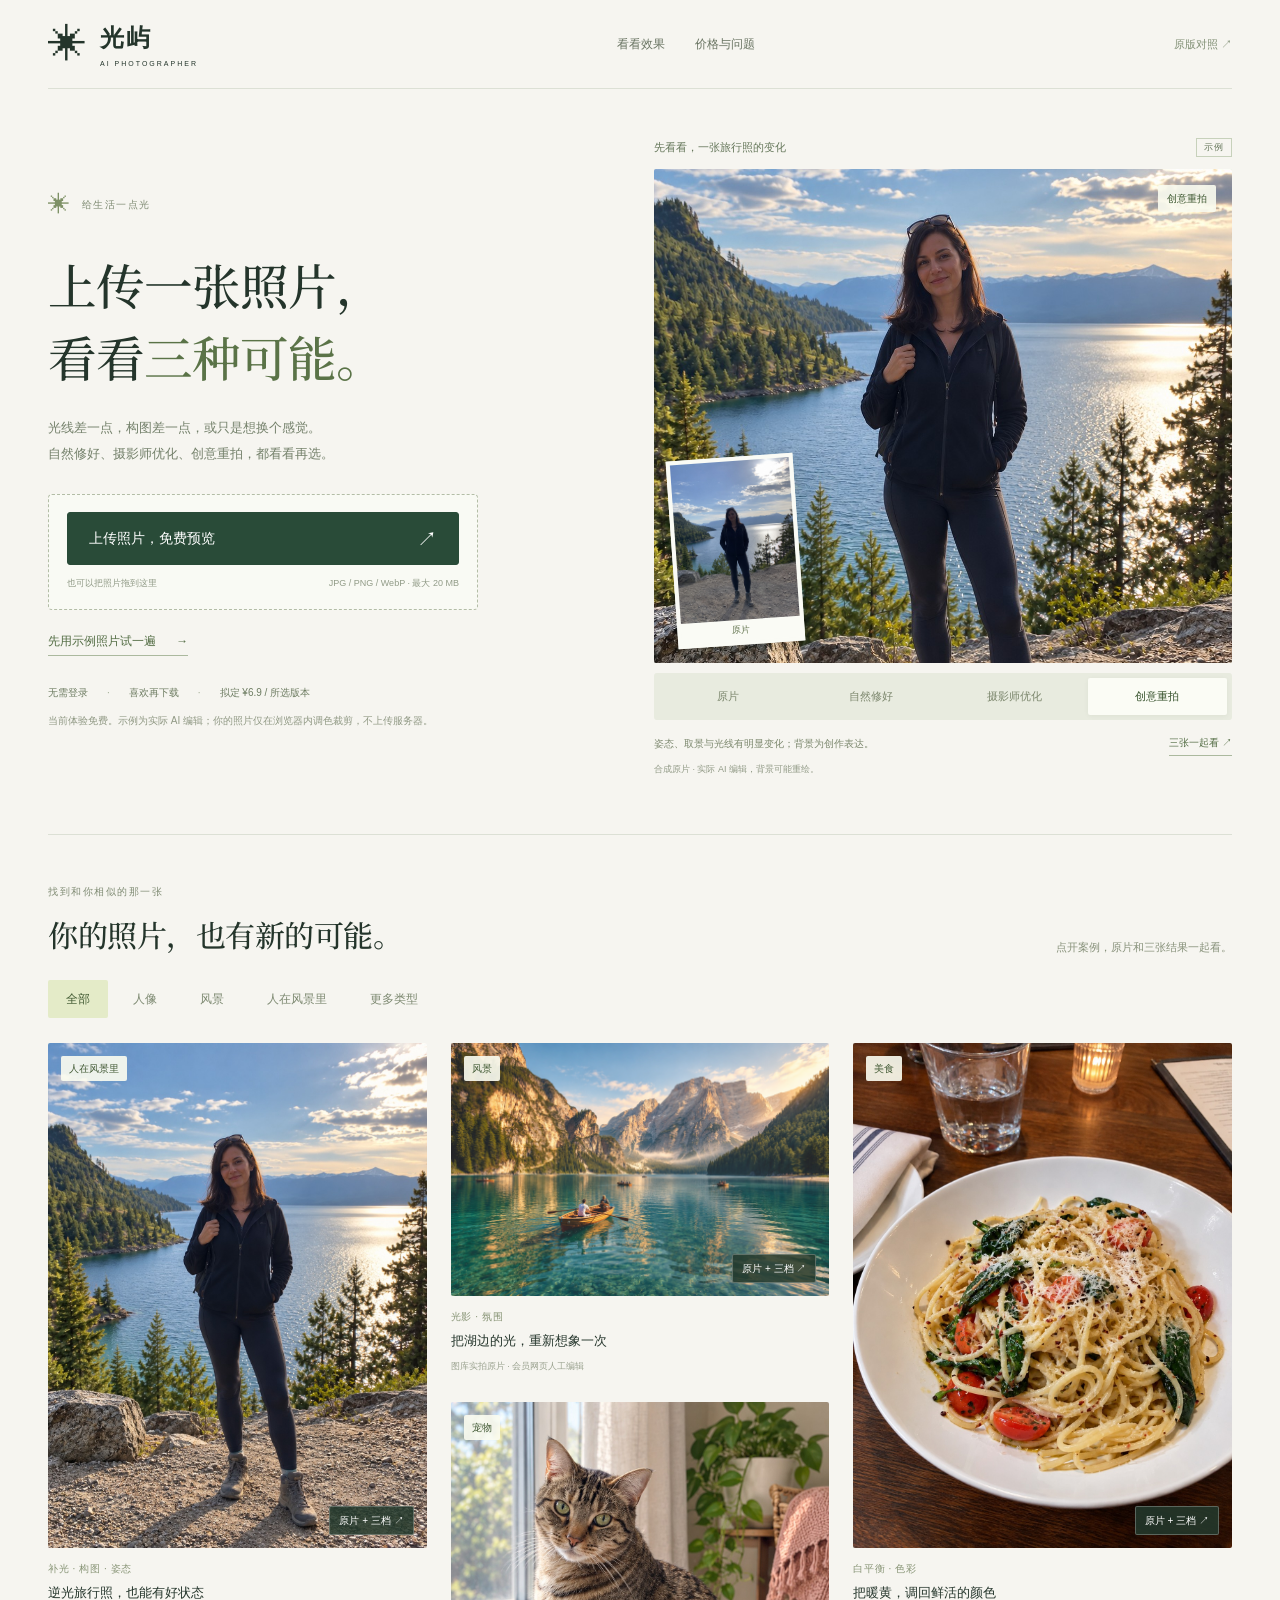
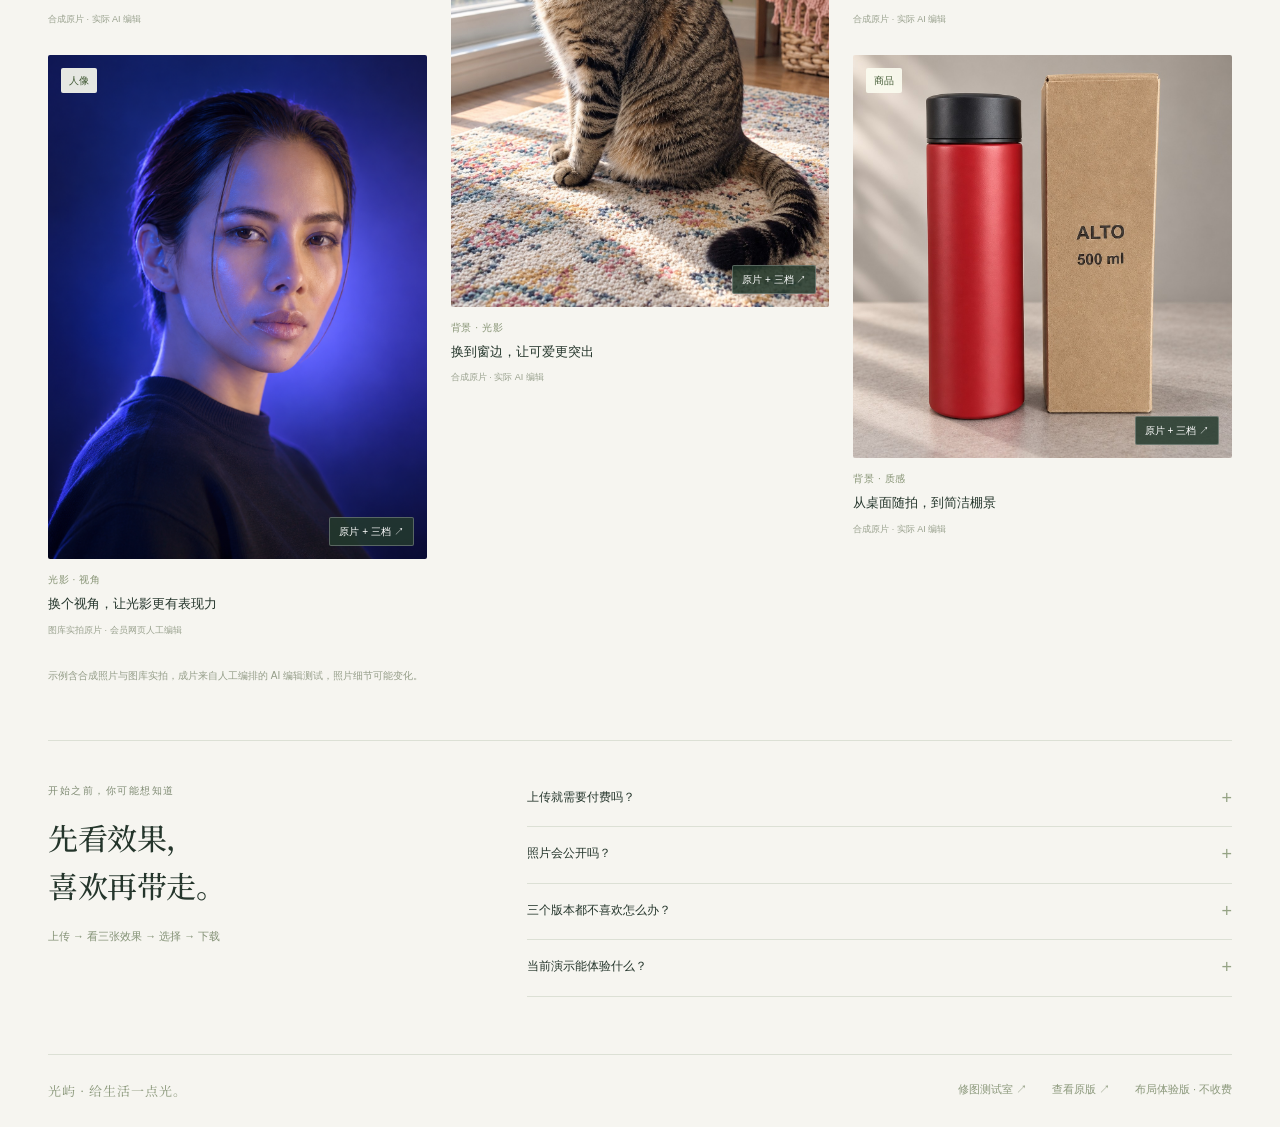
==== site/index.html @ c6da7aa1 "Publish AI Photographer preview with browser-local editing and previous layout" ====
<!doctype html>
<html lang="zh-CN"><head>
<meta charset="utf-8"><meta name="viewport" content="width=device-width,initial-scale=1"><meta name="theme-color" content="#f6f5f0">
<meta name="description" content="光屿 AI 摄影师：上传一张照片，看看三种可能。先看效果，喜欢再下载。免登录体验。">
<title>光屿 AI 摄影师 · 一张照片，三种可能</title><link rel="icon" href="assets/favicon.svg" type="image/svg+xml"><link rel="stylesheet" href="journey.css"><script src="preview-config.js"></script><script src="journey.js" defer></script>
</head><body>
<header class="site-header container">
  <a href="#" class="brand" aria-label="光屿首页"><span class="brand-symbol" aria-hidden="true">✳</span><span>光屿<small>AI PHOTOGRAPHER</small></span></a>
  <nav aria-label="主导航"><a href="#examples" data-home-anchor="examples">看看效果</a><a href="#questions" data-home-anchor="questions">价格与问题</a></nav>
  <div class="header-actions"><button class="text-action" id="resume-task" hidden>继续看我的结果 ↗</button><a class="version-link" href="versions/editorial-v1/index.html">原版对照 ↗</a></div>
</header>
<main>
<div id="landing">
  <section class="hero container" aria-labelledby="hero-title">
    <div class="hero-copy">
      <p class="kicker"><span aria-hidden="true">✳</span> 给生活一点光</p>
      <h1 id="hero-title">上传一张照片，<br>看看<span>三种可能。</span></h1>
      <p class="hero-description">光线差一点，构图差一点，或只是想换个感觉。<br>自然修好、摄影师优化、创意重拍，都看看再选。</p>
      <div class="upload-entry" id="upload-drop"><button class="button primary large" data-upload>上传照片，免费预览 <span aria-hidden="true">↗</span></button><p><span class="drop-hint">也可以把照片拖到这里</span><span>JPG / PNG / WebP · 最大 20 MB</span></p></div>
      <button class="text-action sample-entry" id="try-sample">先用示例照片试一遍 <span aria-hidden="true">→</span></button>
      <div class="purchase-note"><span>无需登录</span><span>喜欢再下载</span><span>拟定 ¥6.9 / 所选版本</span></div>
      <p class="demo-notice">当前体验免费。示例展示实际 AI 编辑；自己上传的照片暂用本地调色与裁剪演示。</p>
    </div>
    <figure class="hero-example" aria-label="逆光旅行照的三个版本">
      <div class="example-heading"><span>先看看，一张旅行照的变化</span><span class="sample-tag">示例</span></div>
      <div class="hero-photo-stage"><img id="hero-image" alt="" fetchpriority="high"><span class="photo-caption" id="hero-image-label">创意重拍</span><figure class="original-inset"><img id="hero-original" alt="逆光旅行照合成原片"><figcaption>原片</figcaption></figure></div>
      <div class="example-tabs" role="group" aria-label="首页示例版本"><button data-hero-level="original" aria-pressed="false">原片</button><button data-hero-level="natural" aria-pressed="false">自然修好</button><button data-hero-level="photographer" aria-pressed="false">摄影师优化</button><button data-hero-level="creative" aria-pressed="true">创意重拍</button></div>
      <figcaption class="example-caption"><span id="hero-change">换了站姿、取景和光线。</span><button class="text-action" id="open-hero-case">三张一起看 ↗</button></figcaption><p class="source-note">合成原片 · 实际 AI 编辑，背景可能重绘。</p>
    </figure>
  </section>
  <section class="examples container" id="examples" aria-labelledby="examples-title">
    <div class="section-heading"><div><p class="kicker">找到和你相似的那一张</p><h2 id="examples-title">你的照片，也有新的可能。</h2></div><p>点开案例，原片和三张结果一起看。</p></div>
    <div class="type-filters" role="group" aria-label="照片类型"><button data-type="all" aria-pressed="true">全部</button><button data-type="portrait" aria-pressed="false">人像</button><button data-type="landscape" aria-pressed="false">风景</button><button data-type="people-landscape" aria-pressed="false">人在风景里</button><button data-type="other" aria-pressed="false">更多类型</button></div>
    <div class="photo-wall" id="gallery" aria-live="polite"><p class="loading">正在准备案例…</p></div><p class="gallery-source">示例含合成照片与图库实拍，成片来自人工编排的 AI 编辑测试，照片细节可能变化。</p>
  </section>
  <section class="questions container" id="questions" aria-labelledby="questions-title">
    <div><p class="kicker">开始之前，你可能想知道</p><h2 id="questions-title">先看效果，<br>喜欢再带走。</h2><p class="question-intro">上传 → 看三张效果 → 选择 → 下载</p></div>
    <div class="question-list">
      <details><summary>上传就需要付费吗？<span aria-hidden="true">+</span></summary><p>不需要。先看三个版本，喜欢再选择下载。拟定价格为每个所选版本 ¥6.9；当前演示全程免费，不会实际扣款。</p></details>
      <details><summary>照片会公开吗？<span aria-hidden="true">+</span></summary><p>不会加入照片墙。当前演示只上传到这台电脑上的服务，照片与结果最长保留 24 小时，可在结果区立即删除。</p></details>
      <details><summary>三个版本都不喜欢怎么办？<span aria-hidden="true">+</span></summary><p>可以随时换张照片，再比较三个方向。针对偏好的再次生成尚未接入，当前不会把相同结果当作新版本重复展示。</p></details>
      <details><summary>当前演示能体验什么？<span aria-hidden="true">+</span></summary><p>示例可以直接比较已经生成的三档 AI 编辑结果。自己的照片可以体验上传、本地调色裁切、三档选择和同版下载；自动 AI 编辑与真实支付尚未接入。无需登录。</p></details>
    </div>
  </section>
  <footer class="site-footer container"><span>光屿 · 给生活一点光。</span><div><a href="test-lab.html">修图测试室 ↗</a><a href="versions/editorial-v1/index.html">查看原版 ↗</a><span>布局体验版 · 不收费</span></div></footer>
</div>
<section id="workspace" class="workspace container" hidden aria-labelledby="workspace-title"><div class="workspace-top"><button class="text-action" id="back-home">← 回到首页</button><button class="text-action" data-upload>换张照片 ↗</button></div><div class="workspace-heading"><div><p class="kicker" id="workspace-eyebrow">我的照片</p><h1 id="workspace-title">三种可能，选你喜欢的。</h1></div><span id="workspace-source"></span></div><div id="workspace-content" aria-live="polite"></div></section>
</main>
<button class="sticky-upload button primary" data-upload hidden>上传我的照片 <span aria-hidden="true">↗</span></button><input type="file" id="file-input" accept="image/jpeg,image/png,image/webp" hidden>
<dialog id="checkout-dialog" aria-labelledby="checkout-title"><button class="dialog-close" id="close-checkout" aria-label="关闭下载确认">×</button><p class="kicker">留住你喜欢的这一张</p><h2 id="checkout-title">确认所选版本</h2><div class="checkout-selected"><img id="checkout-image" alt="所选照片缩略图"><div><strong id="checkout-name"></strong><p id="checkout-meta"></p></div></div><div class="checkout-price"><span>本次体验</span><strong>¥0 <small>拟定 ¥6.9 / 版本</small></strong></div><p class="checkout-disclosure">当前为免费演示，不会实际扣款。下载你选中的这一版，不会重新生成。</p><button class="button primary" id="download-button">确认并免费下载 <span aria-hidden="true">↓</span></button><p id="download-status" role="status"></p></dialog>
<div id="toast" role="status" aria-live="polite"></div>
</body></html>
---- site/journey.css ----
@import url('https://fonts.googleapis.com/css2?family=Noto+Serif+SC:wght@400;500;600&display=swap');
:root{--paper:#f6f5f0;--ink:#24352b;--green:#294b38;--muted:#758072;--line:#dce0d5;--lime:#e4ebc8;--serif:'Noto Serif SC','Songti SC','SimSun',serif}
*{box-sizing:border-box}html{scroll-behavior:smooth;scroll-padding-top:28px}body{margin:0;background:var(--paper);color:var(--ink);font:14px/1.7 -apple-system,BlinkMacSystemFont,'Segoe UI','Microsoft YaHei',sans-serif;-webkit-font-smoothing:antialiased}button,input{font:inherit}button,a{touch-action:manipulation;-webkit-tap-highlight-color:transparent}button{cursor:pointer;border:0}button:disabled{cursor:wait;opacity:.6}button,a,input{outline-offset:5px}button:focus-visible,a:focus-visible,input:focus-visible,summary:focus-visible{outline:3px solid #94aa6b}a{color:inherit;text-decoration:none}img{display:block;max-width:100%}p,h1,h2,h3,figure{margin:0}[hidden]{display:none!important}.container{width:min(1280px,calc(100% - 96px));margin-inline:auto}
.site-header{height:89px;display:flex;align-items:center;justify-content:space-between;gap:24px;border-bottom:1px solid var(--line)}.brand{display:flex;align-items:center;gap:11px;font-size:24px;font-weight:600;letter-spacing:2px;white-space:nowrap}.brand-symbol{font-size:39px;font-weight:400;line-height:1}.brand small{font-size:7px;font-weight:500;letter-spacing:2px;display:block}.site-header nav{display:flex;gap:30px;font-size:12px;color:#697462}.header-actions{display:flex;gap:24px;align-items:center}.version-link{font-size:11px;color:#819075;white-space:nowrap}.text-action{background:none;padding:3px 0;border-bottom:1px solid #abb99e;color:#536d44;font-size:12px;line-height:1.8;text-align:left}.text-action:hover,a:hover{color:#547744}.button{display:inline-flex;align-items:center;justify-content:center;gap:32px;padding:13px 22px;min-height:48px;border-radius:3px;font-size:13px;font-weight:500}.button.primary{background:var(--green);color:#fff;border:1px solid var(--green)}.button.primary:hover{background:#365d45}.button.secondary{background:transparent;border:1px solid #b7c3a8;color:#3b5b30}.button span{font-size:20px;line-height:1}.kicker{font-size:10px;letter-spacing:1.5px;color:#7f8b73;line-height:1.8}
.hero{display:grid;grid-template-columns:.95fr 1.05fr;gap:7%;padding-block:49px 57px;align-items:center}.hero-copy>.kicker{display:flex;align-items:center;gap:10px;margin-bottom:23px}.hero-copy>.kicker>span{font-size:22px;color:#7e9166}.hero h1{font-family:var(--serif);font-weight:500;font-size:clamp(34px,3.8vw,54px);letter-spacing:-1px;line-height:1.5;margin-bottom:22px}.hero h1 span{color:#5a7347}.hero-description{font-size:13px;line-height:2;color:#74816b;margin-bottom:27px}.upload-entry{border:1px dashed #b3bda6;border-radius:4px;padding:17px 18px;background:#f9faf4;max-width:430px;transition:background .2s,border-color .2s}.upload-entry.drag-over{background:var(--lime);border-color:var(--green)}.upload-entry .large{width:100%;font-size:14px;justify-content:space-between;min-height:53px;padding-inline:21px}.upload-entry>p{font-size:10px;color:#78866b;margin-top:11px;display:flex;justify-content:space-between;gap:8px;flex-wrap:wrap}.upload-entry>p>span{color:#919b87;font-size:9px}.sample-entry{font-size:12px;margin-top:18px}.sample-entry span{padding-left:17px}.purchase-note{display:flex;gap:19px;margin-top:28px;flex-wrap:wrap;font-size:10px;color:#6d7c61}.purchase-note span+span:before{content:'·';margin-right:19px;color:#a2ae96}.demo-notice{font-size:10px;line-height:1.9;max-width:400px;color:#909984;margin-top:10px}.hero-example{min-width:0}.example-heading{display:flex;justify-content:space-between;align-items:center;font-size:11px;color:#65775a;margin-bottom:12px;gap:15px}.sample-tag{border:1px solid #c7d1bb;padding:1px 7px;font-size:9px;letter-spacing:1px}.hero-photo-stage{position:relative;aspect-ratio:1.17;background:#dce1d3;overflow:hidden;border-radius:2px}.hero-photo-stage>img{width:100%;height:100%;object-fit:cover;object-position:50% 34%}.photo-caption{position:absolute;top:16px;right:16px;background:#f9faeeeb;color:#3c5730;border-radius:2px;padding:5px 9px;font-size:10px}.original-inset{position:absolute;bottom:18px;left:18px;width:22%;border:4px solid #fafbf5;box-shadow:0 3px 13px #172d1c25;transform:rotate(-4deg);background:#fafbf5}.original-inset img{width:100%;aspect-ratio:.75;object-fit:cover}.original-inset figcaption{text-align:center;color:#61734d;font-size:9px;padding:3px}.example-tabs{display:grid;grid-template-columns:repeat(4,minmax(0,1fr));gap:4px;background:#e8ebdf;padding:5px;margin-top:10px;border-radius:3px}.example-tabs button{background:none;color:#7b866c;font-size:11px;padding:9px 3px;border-radius:2px;min-height:36px}.example-tabs button[aria-pressed=true]{background:#fbfcf5;color:#35512b;box-shadow:0 1px 5px #20331c0d}.example-caption{display:flex;justify-content:space-between;gap:15px;align-items:center;margin-top:11px;font-size:10px;color:#7c886e}.example-caption .text-action{font-size:10px}.source-note{font-size:9px;color:#929b87;margin-top:5px;line-height:1.8}
.examples{padding-block:48px 55px;border-top:1px solid var(--line)}.section-heading{display:flex;align-items:flex-end;justify-content:space-between;gap:30px;margin-bottom:22px}.section-heading .kicker{margin-bottom:9px}h2{font:500 30px/1.6 var(--serif);letter-spacing:-.5px}.section-heading>p{font-size:11px;color:#87917a;line-height:1.8}.type-filters{display:flex;gap:7px;align-items:center;flex-wrap:wrap;margin-bottom:25px}.type-filters button{font-size:12px;background:none;color:#7d8971;padding:8px 18px;border-radius:2px;min-height:38px}.type-filters button:hover{background:#e9eddf}.type-filters button[aria-pressed=true]{background:var(--lime);color:#435c34}.photo-wall{display:block;columns:3;column-gap:24px}.photo-wall.filtered{display:grid;grid-template-columns:repeat(var(--columns,2),minmax(0,1fr));gap:24px;align-items:start}.wall-card{display:inline-block;width:100%;break-inside:avoid;margin-bottom:27px;vertical-align:top}.case-photo{display:block;position:relative;width:100%;padding:0;overflow:hidden;background:#e0e5d7;border-radius:2px;text-align:left}.case-photo>img{width:100%;height:100%;object-fit:cover;aspect-ratio:var(--ratio,.85);transition:transform .3s}.case-photo:hover>img{transform:scale(1.025)}.case-photo .case-category{position:absolute;top:13px;left:13px;padding:4px 8px;font-size:10px;color:#435b36;background:#fbfcf0e8;border-radius:2px}.case-photo .case-open{position:absolute;bottom:13px;right:13px;padding:5px 9px;background:#243a2dd9;color:#fff;border:1px solid #ffffff40;font-size:10px;border-radius:2px}.case-info{padding-top:12px}.case-info>p{font-size:10px;color:#879475;margin-bottom:4px;letter-spacing:.6px}.case-info h3{font-size:13px;font-weight:500;line-height:1.8}.case-info>small{font-size:9px;color:#9aa28f;display:block;line-height:1.9;margin-top:6px}.gallery-source{font-size:10px;color:#949d88;margin-top:0;line-height:1.9}.loading{font-size:12px;color:#819076;padding:20px 0}
.questions{display:grid;grid-template-columns:.85fr 1.5fr;gap:80px;padding-block:41px 57px;border-top:1px solid var(--line)}.questions .kicker{margin-bottom:13px}.question-intro{font-size:11px;color:#849276;line-height:1.9;margin-top:17px}.question-list details{border-bottom:1px solid var(--line);padding:16px 0}.question-list details:first-child{padding-top:5px}.question-list summary{list-style:none;cursor:pointer;display:flex;justify-content:space-between;gap:20px;font-size:12px;line-height:1.8}.question-list summary::-webkit-details-marker{display:none}.question-list summary>span{font-size:18px;color:#95a384;font-weight:400;line-height:1.3}.question-list details[open] summary>span{transform:rotate(45deg)}.question-list details p{font-size:11px;color:#829174;line-height:2;margin-top:12px}.site-footer{display:flex;justify-content:space-between;gap:20px;padding-block:25px;border-top:1px solid var(--line);font-size:11px;color:#8b987b}.site-footer>span{font-family:var(--serif);font-size:13px;letter-spacing:1px}.site-footer>div{display:flex;gap:25px;flex-wrap:wrap}.sticky-upload{display:none;position:fixed;bottom:15px;left:20px;right:20px;width:calc(100% - 40px);z-index:7;justify-content:space-between;box-shadow:0 4px 20px #172d1c25}
.workspace{padding-block:25px 55px}.workspace-top{display:flex;justify-content:space-between;gap:20px;align-items:center;margin-bottom:27px}.workspace-heading{display:flex;justify-content:space-between;gap:25px;align-items:flex-end;margin-bottom:24px}.workspace h1{font:500 32px/1.6 var(--serif);letter-spacing:-.5px}.workspace-heading>span{font-size:10px;color:#7d8a6e;max-width:300px}.workspace-notice{font-size:11px;line-height:1.9;color:#788a69;background:#e9eedf;border-left:2px solid #b6c59d;padding:10px 14px;margin-bottom:20px}.result-grid{display:grid;grid-template-columns:repeat(3,minmax(0,1fr));gap:19px;margin-bottom:29px}.result-card{background:#fffef8;border:1px solid #d9e0cf;padding:5px;border-radius:4px;text-align:left;min-width:0;color:var(--ink)}.result-card[aria-pressed=true]{border-color:#466d37;box-shadow:0 0 0 1px #466d37}.result-card:disabled{opacity:.55}.result-thumb{position:relative;aspect-ratio:1.3;background:#e0e5d7;overflow:hidden}.result-thumb img{width:100%;height:100%;object-fit:contain}.result-number{position:absolute;left:9px;top:9px;background:#fbfcf1e6;font:italic 17px Georgia,serif;padding:2px 7px;color:#667c50}.result-chosen{position:absolute;bottom:9px;right:9px;color:white;background:#35552c;padding:2px 7px;font-size:10px;border-radius:2px}.result-copy{padding:12px 10px 10px}.result-copy h3{font-size:14px;font-weight:500;line-height:1.7;margin-bottom:4px}.result-copy p{font-size:11px;color:#879875;line-height:1.8}.selected-layout{display:grid;grid-template-columns:minmax(0,1.5fr) minmax(260px,1fr);gap:30px;align-items:start}.view-toolbar{display:flex;justify-content:space-between;align-items:center;gap:15px;font-size:12px;color:#617751;margin-bottom:12px}.view-toolbar .text-action{font-size:11px}.selected-stage{height:450px;position:relative;background:#e0e5d8;border-radius:3px;overflow:hidden}.selected-stage img{width:100%;height:100%;object-fit:contain}.selected-stage .watermark{position:absolute;inset:0;display:flex;align-items:center;justify-content:center;color:#ffffff3d;pointer-events:none;font-size:16px;letter-spacing:5px;transform:rotate(-25deg);text-shadow:0 1px 3px #0002}.selected-stage .photo-caption{right:13px;top:13px}.result-sidebar{padding-top:37px}.result-sidebar .kicker{margin-bottom:12px}.result-sidebar h2{font-size:28px;margin-bottom:13px}.selected-note{font-size:12px;line-height:1.9;color:#7b8d6a;margin-bottom:20px}.result-meta{font-size:10px;color:#96a187;line-height:1.9;margin-bottom:15px}.result-sidebar .button{width:100%;justify-content:space-between}.download-hint{font-size:10px;color:#91a27e;margin-top:9px}.other-choice{font-size:11px;color:#899976;line-height:1.9;border-top:1px solid var(--line);padding-top:21px;margin-top:23px}.other-choice .text-action{font-size:11px;margin-top:8px}.photo-tip{margin-top:24px;padding-top:18px;border-top:1px solid var(--line)}.photo-tip summary{font-size:12px;cursor:pointer;color:#607e4a}.photo-tip p{font-size:11px;line-height:2;color:#889b75;margin-top:10px}.result-footer{display:flex;align-items:center;justify-content:space-between;gap:25px;margin-top:25px;padding-top:17px;border-top:1px solid var(--line);font-size:10px;color:#90a17d}.result-footer .text-action{font-size:10px}.workspace-progress{padding-block:75px;text-align:center;min-height:360px}.spinner{display:block;width:35px;height:35px;margin:0 auto 20px;border:2px solid #d7dfcb;border-top-color:#3e6532;border-radius:50%;animation:spin .9s linear infinite}.workspace-progress h2{font-size:25px;margin-bottom:13px}.workspace-progress p{font-size:12px;color:#849873;margin-bottom:23px}.error-state{padding:60px 0}.error-state h2{margin-bottom:15px}.error-state p{font-size:13px;color:#829875;margin-bottom:22px}.error-actions{display:flex;gap:20px;align-items:center;flex-wrap:wrap}
dialog{width:min(470px,calc(100% - 34px));max-height:90dvh;border:1px solid #d7e0ca;border-radius:6px;background:var(--paper);color:var(--ink);padding:32px;box-shadow:0 20px 80px #15291940;overflow:auto}dialog::backdrop{background:#17312180;backdrop-filter:blur(4px)}dialog h2{font-size:26px;margin:10px 0 22px}.dialog-close{position:absolute;top:14px;right:14px;width:32px;height:32px;background:none;border:1px solid #d0ddbf;border-radius:50%;font-size:22px;color:#75955b;display:grid;place-items:center;padding:0;line-height:1}.checkout-selected{display:flex;gap:18px;align-items:center;border-block:1px solid var(--line);padding-block:15px}.checkout-selected img{width:68px;height:84px;object-fit:contain;background:#e1e8d7}.checkout-selected strong{font-size:14px;font-weight:500}.checkout-selected p{font-size:11px;color:#859873;margin-top:7px}.checkout-price{display:flex;justify-content:space-between;align-items:baseline;margin-block:22px;font-size:12px;color:#849873}.checkout-price strong{font:400 33px Georgia,serif;color:#395d2c}.checkout-price small{font:10px -apple-system,BlinkMacSystemFont,'Microsoft YaHei',sans-serif;color:#8ea27c;display:block;margin-top:6px;text-align:right}.checkout-disclosure{font-size:11px;color:#849873;line-height:1.9;margin-bottom:22px}dialog>.button{width:100%;justify-content:space-between}#download-status{font-size:11px;line-height:1.8;color:#869d70;margin-top:13px}#toast{position:fixed;bottom:25px;left:50%;transform:translate(-50%,20px);background:#254330;color:#fff;padding:12px 20px;border-radius:4px;font-size:12px;z-index:15;opacity:0;pointer-events:none;transition:.2s;max-width:calc(100% - 40px);line-height:1.8}#toast.visible{opacity:1;transform:translate(-50%,0)}@keyframes spin{to{transform:rotate(360deg)}}
@media(max-width:1100px){.container{width:calc(100% - 64px)}.hero{gap:5%;padding-top:35px}.hero h1{font-size:39px}.hero-description{font-size:12px}.hero-photo-stage{aspect-ratio:.95}.header-actions{gap:14px}.site-header nav{gap:20px}.upload-entry>p{display:block}.upload-entry>p>span{display:block;margin-top:3px}.purchase-note{gap:11px}.purchase-note span+span:before{margin-right:11px}.photo-wall{column-gap:20px}.selected-layout{grid-template-columns:minmax(0,1.4fr) minmax(240px,1fr);gap:23px}.selected-stage{height:400px}.questions{gap:50px}}
@media(max-width:760px){.container{width:calc(100% - 40px)}.site-header{height:76px;gap:16px}.brand{font-size:22px;gap:9px}.brand-symbol{font-size:34px}.brand small{font-size:6px}.site-header nav{display:none}.header-actions{gap:12px}.header-actions .text-action{font-size:10px}.version-link{font-size:10px}.hero{grid-template-columns:1fr;gap:30px;padding-block:26px 36px}.hero-copy>.kicker{margin-bottom:17px}.hero h1{font-size:39px;line-height:1.45;margin-bottom:16px}.hero-description{font-size:12px;margin-bottom:22px}.upload-entry{max-width:none}.upload-entry>p{display:flex}.upload-entry>p>span{display:inline;margin-top:0}.sample-entry{margin-top:14px}.purchase-note{margin-top:20px;font-size:10px;gap:15px}.purchase-note span+span:before{margin-right:15px}.demo-notice{max-width:none;font-size:10px;margin-top:8px}.hero-photo-stage{aspect-ratio:1.25}.hero-photo-stage>img{object-position:50% 35%}.original-inset{width:20%;bottom:17px;left:17px}.example-tabs button{font-size:11px;min-height:36px;padding-block:7px}.example-caption{font-size:10px}.examples{padding-block:35px}.section-heading{display:block;margin-bottom:18px}.section-heading>p{font-size:11px;margin-top:10px}h2{font-size:26px}.type-filters{gap:3px;margin-bottom:20px;justify-content:space-between}.type-filters button{font-size:11px;padding:7px 12px;min-height:36px}.photo-wall{columns:2;column-gap:16px}.wall-card{margin-bottom:23px}.photo-wall.filtered{gap:16px}.case-photo .case-category{font-size:9px;top:10px;left:10px;padding:3px 7px}.case-photo .case-open{font-size:9px;bottom:10px;right:10px;padding:4px 7px}.case-info{padding-top:10px}.case-info h3{font-size:12px}.case-info>p{font-size:9px}.case-info>small{font-size:9px}.gallery-source{font-size:9px}.questions{grid-template-columns:1fr;gap:25px;padding-block:32px 36px}.questions h2 br{display:none}.question-intro{margin-top:10px;font-size:11px}.question-list details:first-child{padding-top:0}.site-footer{font-size:10px;flex-direction:column;gap:14px;margin-bottom:75px;padding-block:22px}.site-footer>div{gap:20px}.sticky-upload{display:flex}.workspace{padding-block:20px 35px}.workspace-top{margin-bottom:22px}.workspace-heading{display:block;margin-bottom:18px}.workspace h1{font-size:26px}.workspace-heading>span{display:block;max-width:none;font-size:10px;margin-top:8px}.workspace-notice{font-size:10px;padding:10px 12px}.result-grid{gap:10px;margin-bottom:23px}.result-card{padding:3px}.result-thumb{aspect-ratio:.8}.result-number{font-size:12px;top:6px;left:6px;padding:1px 5px}.result-chosen{font-size:8px;bottom:6px;right:6px;padding:2px 5px}.result-copy{padding:9px 5px 8px}.result-copy h3{font-size:12px}.result-copy p{font-size:10px}.selected-layout{grid-template-columns:1fr;gap:24px}.selected-stage{height:400px}.view-toolbar{font-size:11px}.result-sidebar{padding:0}.result-sidebar h2{font-size:25px;margin-bottom:10px}.selected-note{font-size:12px;margin-bottom:15px}.result-sidebar .kicker{margin-bottom:9px}.result-meta{font-size:11px}.other-choice{padding-top:17px;margin-top:20px}.result-footer{align-items:flex-start;font-size:10px;gap:15px}.result-footer .text-action{white-space:nowrap}.workspace-progress{padding-block:55px;min-height:320px}.workspace-progress h2{font-size:23px}.workspace-progress p{font-size:11px}#toast{bottom:80px;width:max-content}}
@media(max-width:420px){.hero h1{font-size:34px}.hero-description br{display:none}.upload-entry{padding:14px}.upload-entry .large{font-size:13px;padding-inline:16px;gap:20px}.upload-entry>p{display:block}.upload-entry>p>span{display:block;margin-top:3px}.purchase-note{gap:9px;font-size:9px}.purchase-note span+span:before{margin-right:9px}.hero-photo-stage{aspect-ratio:1.08}.type-filters button{padding:7px 9px;font-size:10px}.section-heading h2{font-size:24px}.photo-wall{column-gap:13px}.photo-wall.filtered{gap:13px}.case-info h3{font-size:11px}.case-photo .case-category{left:8px;top:8px;font-size:8px}.case-photo .case-open{font-size:8px;bottom:8px;right:8px}.result-copy h3{font-size:10px}.result-copy p{font-size:9px}.selected-stage{height:350px}.result-copy{padding:8px 4px}.workspace h1{font-size:24px}dialog{padding:28px 23px}.header-actions .text-action{max-width:80px;font-size:9px}}
@media(min-width:641px) and (max-width:760px){.hero{grid-template-columns:.95fr 1.05fr;gap:25px;align-items:center}.hero h1{font-size:30px}.hero-description{font-size:11px;margin-bottom:20px}.hero-photo-stage{aspect-ratio:.72}.upload-entry{padding:12px}.upload-entry .large{font-size:12px;padding-inline:14px;gap:12px}.upload-entry>p{display:block}.purchase-note{gap:7px;font-size:9px}.purchase-note span+span:before{margin-right:7px}.demo-notice{font-size:9px}.example-tabs button{font-size:9px;padding-inline:0}.example-caption{display:block}.example-caption .text-action{margin-top:6px}.original-inset{width:26%}}
@media(max-width:640px){.hero-copy>.kicker{margin-bottom:12px}.hero h1{font-size:34px;line-height:1.4;margin-bottom:13px}.hero-description{font-size:12px;line-height:1.9;margin-bottom:19px}.upload-entry{padding:12px}.upload-entry .large{min-height:48px}.upload-entry>p{margin-top:8px}.upload-entry>p>.drop-hint{display:none}.sample-entry{margin-top:12px}.purchase-note{margin-top:17px}.demo-notice{font-size:9px;line-height:1.8}.hero{gap:24px}.example-tabs button{min-height:38px}}
@media(prefers-reduced-motion:reduce){html{scroll-behavior:auto}*,*:before,*:after{animation:none!important;transition:none!important}}
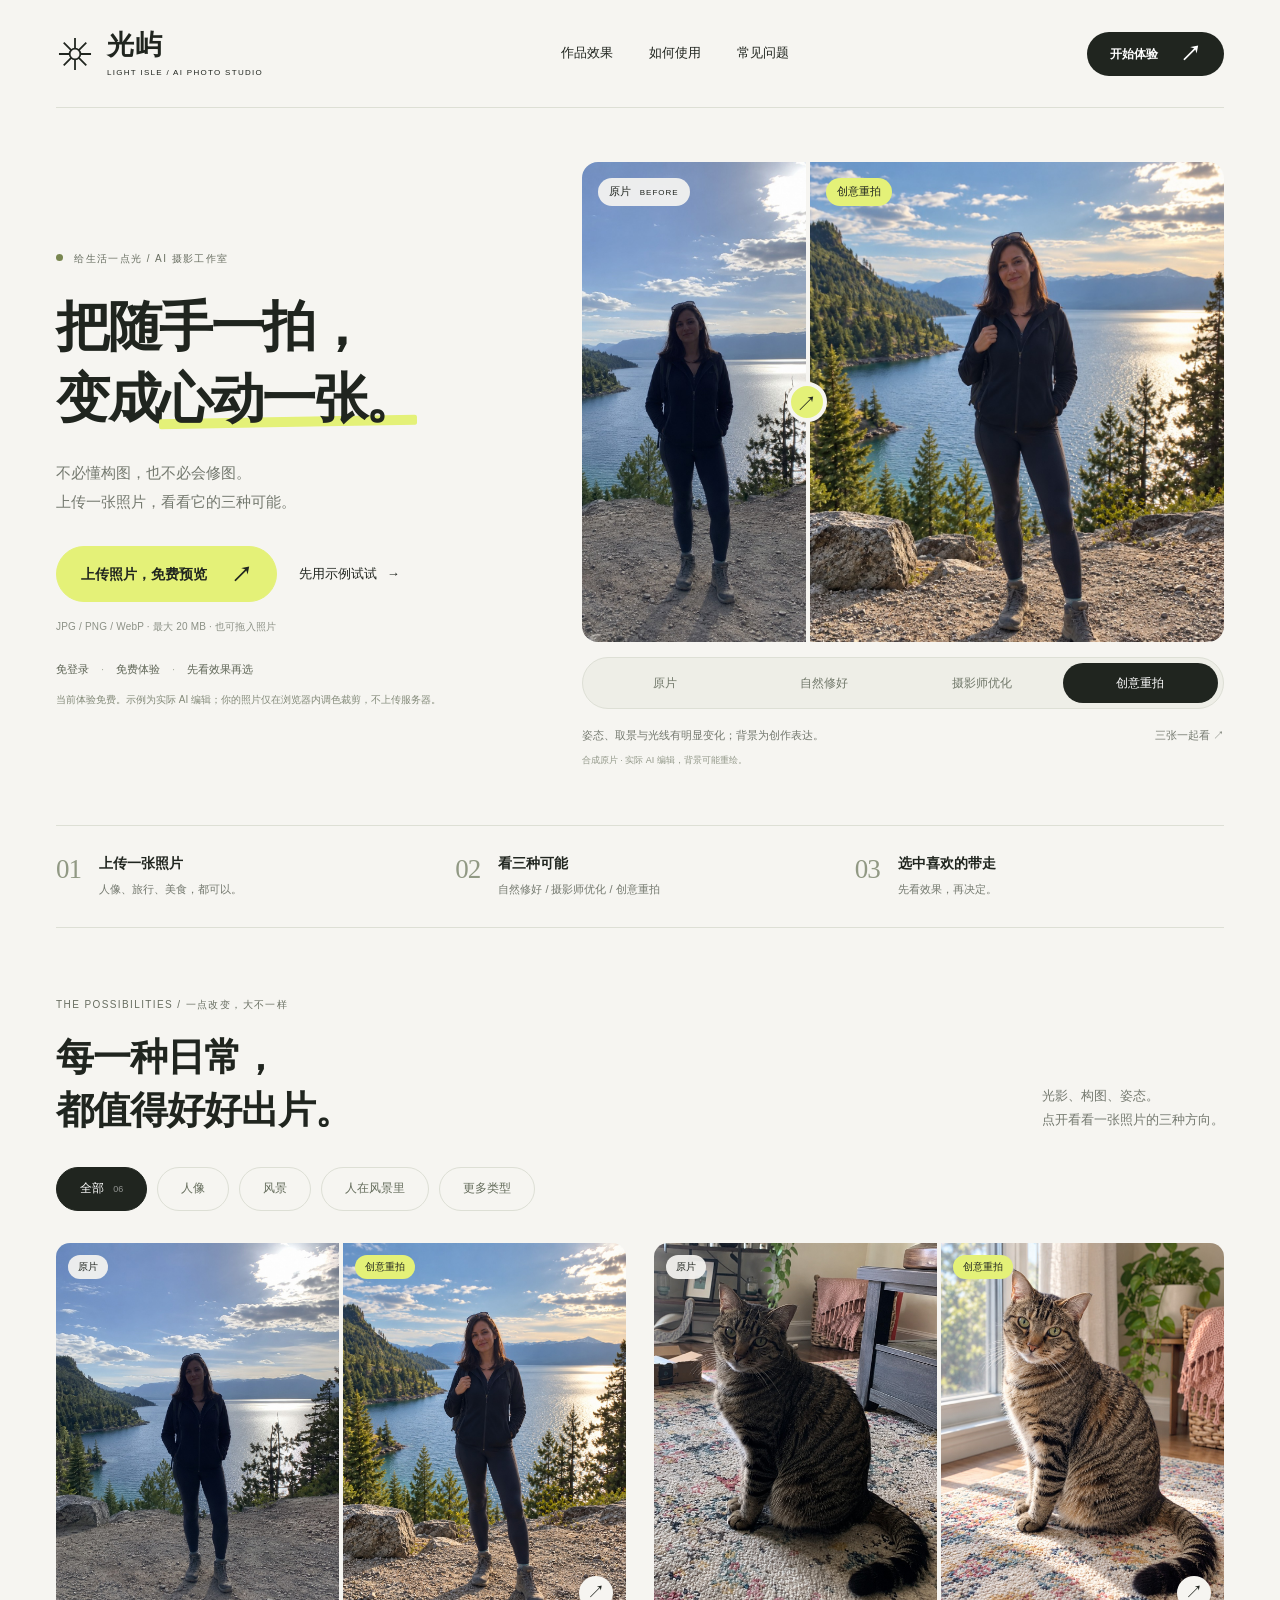
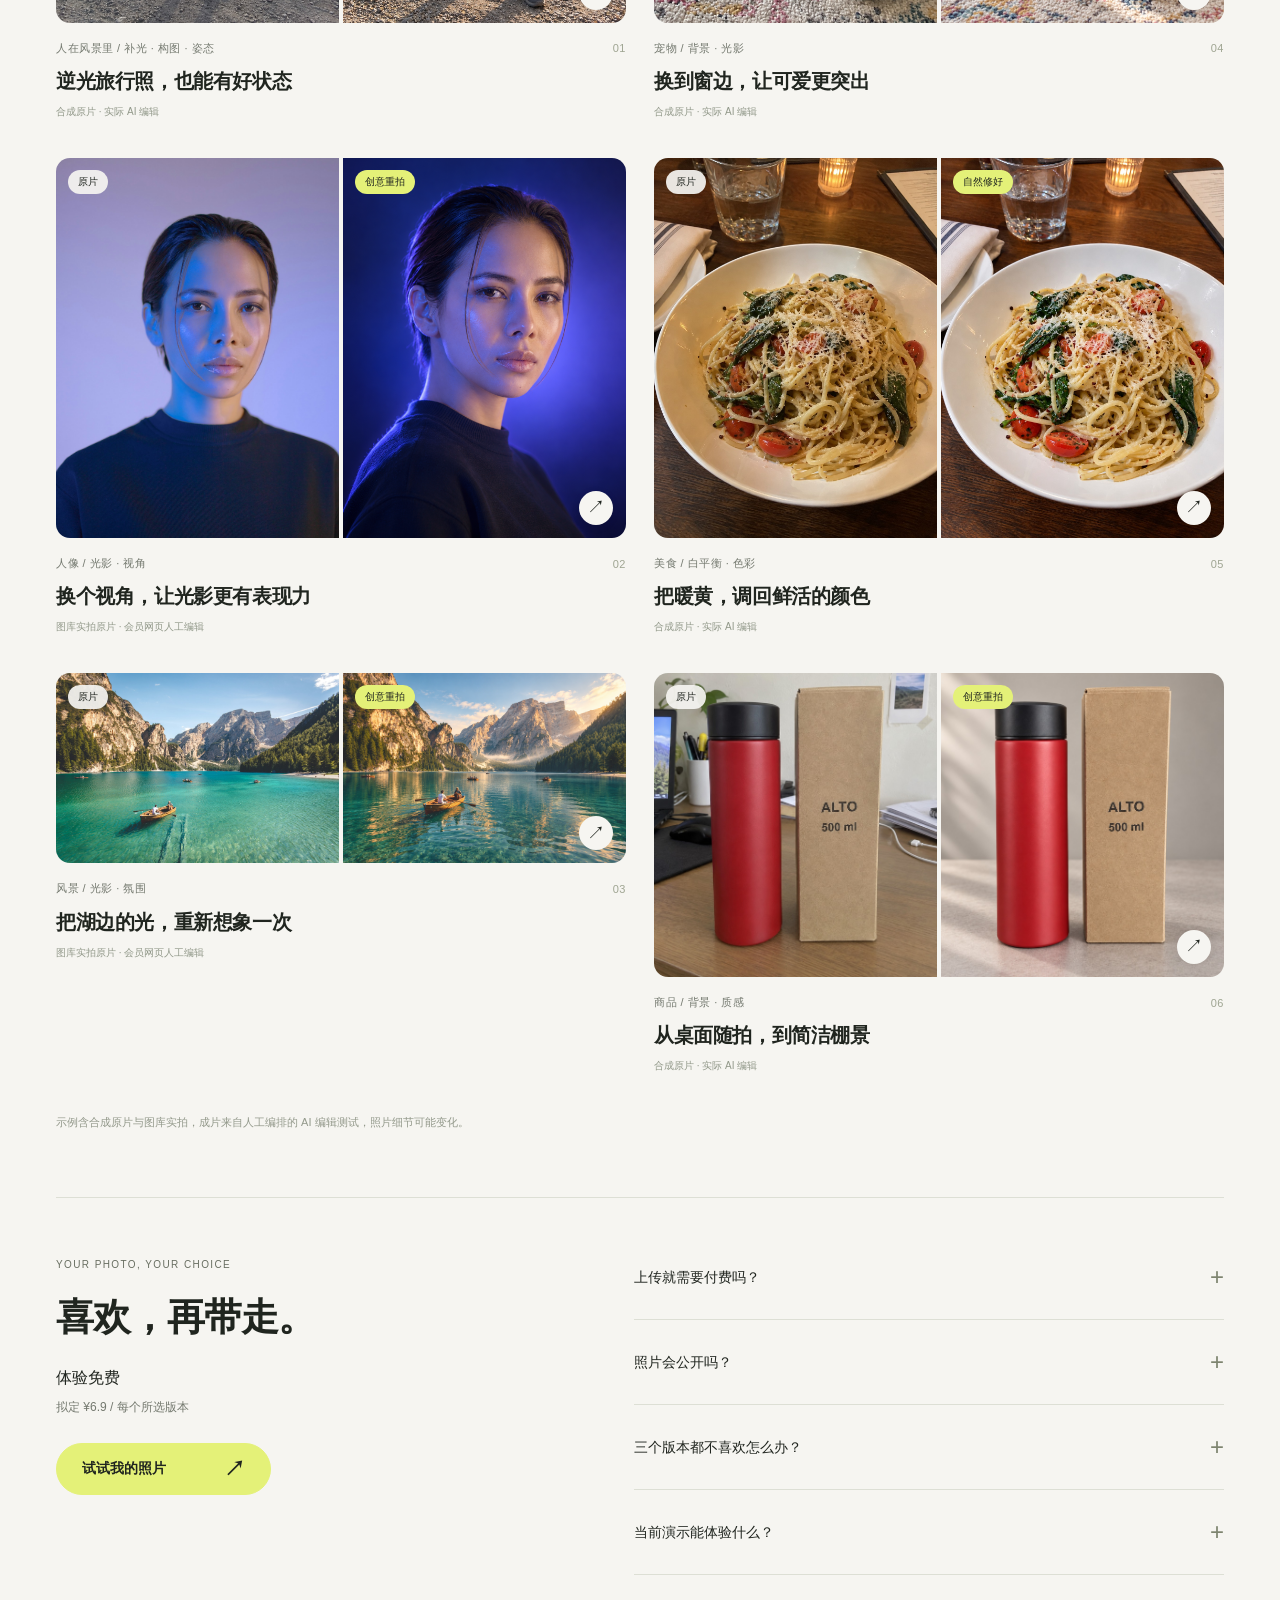
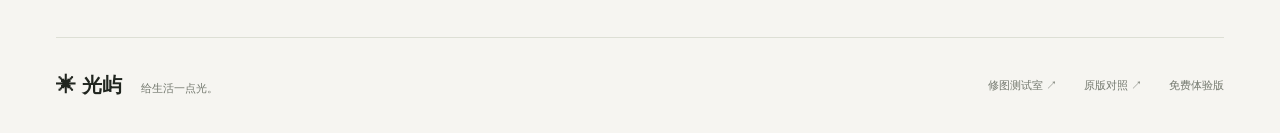
==== commit 1bb80029: "Redesign photo studio preview with direct comparisons and mobile layout" ====
--- a/site/index.html
+++ b/site/index.html
@@ -1,40 +1,38 @@
 <!doctype html>
-<html lang="zh-CN"><head>
-<meta charset="utf-8"><meta name="viewport" content="width=device-width,initial-scale=1"><meta name="theme-color" content="#f6f5f0">
-<meta name="description" content="光屿 AI 摄影师：上传一张照片，看看三种可能。先看效果，喜欢再下载。免登录体验。">
-<title>光屿 AI 摄影师 · 一张照片，三种可能</title><link rel="icon" href="assets/favicon.svg" type="image/svg+xml"><link rel="stylesheet" href="journey.css"><script src="preview-config.js"></script><script src="journey.js" defer></script>
-</head><body>
+<html lang="zh-CN">
+<head>
+<meta charset="utf-8"><meta name="viewport" content="width=device-width,initial-scale=1"><meta name="theme-color" content="#f6f5f1">
+<meta name="description" content="光屿 AI 摄影工作室：把随手一拍，变成心动一张。上传一张照片，比较自然修好、摄影师优化、创意重拍三种方向。免登录体验。">
+<title>光屿 AI 摄影师 · 让日常，多一点出片</title>
+<link rel="icon" href="assets/favicon.svg" type="image/svg+xml"><link rel="stylesheet" href="journey.css?v=studio-20261015"><script src="preview-config.js"></script><script src="journey.js?v=studio-20261015" defer></script>
+</head>
+<body>
 <header class="site-header container">
-  <a href="#" class="brand" aria-label="光屿首页"><span class="brand-symbol" aria-hidden="true">✳</span><span>光屿<small>AI PHOTOGRAPHER</small></span></a>
-  <nav aria-label="主导航"><a href="#examples" data-home-anchor="examples">看看效果</a><a href="#questions" data-home-anchor="questions">价格与问题</a></nav>
-  <div class="header-actions"><button class="text-action" id="resume-task" hidden>继续看我的结果 ↗</button><a class="version-link" href="versions/editorial-v1/index.html">原版对照 ↗</a></div>
+  <a href="#" class="brand" aria-label="光屿首页"><svg class="brand-symbol" width="38" height="38" viewBox="0 0 64 64" fill="none" aria-hidden="true"><g stroke="currentColor" stroke-width="3"><path d="M32 5v54M5 32h54M13 13l38 38M13 51l38-38"/></g><circle cx="32" cy="32" r="9" fill="var(--paper)" stroke="currentColor" stroke-width="3"/></svg><span>光屿<small>LIGHT ISLE / AI PHOTO STUDIO</small></span></a>
+  <nav aria-label="主导航"><a href="#examples" data-home-anchor="examples">作品效果</a><a href="#how-it-works" data-home-anchor="how-it-works">如何使用</a><a href="#questions" data-home-anchor="questions">常见问题</a></nav>
+  <div class="header-actions"><button class="text-action" id="resume-task" hidden>继续看我的结果 ↗</button><button class="button dark header-upload" data-upload>开始体验 <span aria-hidden="true">↗</span></button></div>
 </header>
 <main>
 <div id="landing">
   <section class="hero container" aria-labelledby="hero-title">
     <div class="hero-copy">
-      <p class="kicker"><span aria-hidden="true">✳</span> 给生活一点光</p>
-      <h1 id="hero-title">上传一张照片，<br>看看<span>三种可能。</span></h1>
-      <p class="hero-description">光线差一点，构图差一点，或只是想换个感觉。<br>自然修好、摄影师优化、创意重拍，都看看再选。</p>
-      <div class="upload-entry" id="upload-drop"><button class="button primary large" data-upload>上传照片，免费预览 <span aria-hidden="true">↗</span></button><p><span class="drop-hint">也可以把照片拖到这里</span><span>JPG / PNG / WebP · 最大 20 MB</span></p></div>
-      <button class="text-action sample-entry" id="try-sample">先用示例照片试一遍 <span aria-hidden="true">→</span></button>
-      <div class="purchase-note"><span>无需登录</span><span>喜欢再下载</span><span>拟定 ¥6.9 / 所选版本</span></div>
-      <p class="demo-notice">当前体验免费。示例展示实际 AI 编辑；自己上传的照片暂用本地调色与裁剪演示。</p>
+      <div class="hero-intro"><p class="kicker"><span class="status-dot" aria-hidden="true"></span> 给生活一点光 / AI 摄影工作室</p><h1 id="hero-title">把随手一拍，<br>变成<span class="highlight">心动一张。</span></h1><p class="hero-description">不必懂构图，也不必会修图。<br>上传一张照片，看看它的三种可能。</p></div>
+      <div class="hero-actions"><div class="upload-entry" id="upload-drop"><button class="button primary large" data-upload>上传照片，免费预览 <span aria-hidden="true">↗</span></button><button class="text-action sample-entry" id="try-sample">先用示例试试 <span aria-hidden="true">→</span></button><p class="file-note">JPG / PNG / WebP · 最大 20 MB <span class="drop-hint">· 也可拖入照片</span></p></div><div class="purchase-note"><span>免登录</span><span>免费体验</span><span>先看效果再选</span></div><p class="demo-notice">示例为实际 AI 编辑；上传照片暂用本地调色与裁剪演示。</p></div>
     </div>
-    <figure class="hero-example" aria-label="逆光旅行照的三个版本">
-      <div class="example-heading"><span>先看看，一张旅行照的变化</span><span class="sample-tag">示例</span></div>
-      <div class="hero-photo-stage"><img id="hero-image" alt="" fetchpriority="high"><span class="photo-caption" id="hero-image-label">创意重拍</span><figure class="original-inset"><img id="hero-original" alt="逆光旅行照合成原片"><figcaption>原片</figcaption></figure></div>
+    <figure class="hero-example" aria-label="逆光旅行照的原片与修图结果对比">
+      <div class="hero-photo-stage"><figure class="hero-before"><img id="hero-original" alt="逆光旅行照合成原片"><figcaption class="photo-label">原片 <span>BEFORE</span></figcaption></figure><figure class="hero-after"><img id="hero-image" alt="" fetchpriority="high"><figcaption class="photo-label accent" id="hero-image-label">创意重拍</figcaption></figure><span class="comparison-seam" aria-hidden="true">↗</span></div>
       <div class="example-tabs" role="group" aria-label="首页示例版本"><button data-hero-level="original" aria-pressed="false">原片</button><button data-hero-level="natural" aria-pressed="false">自然修好</button><button data-hero-level="photographer" aria-pressed="false">摄影师优化</button><button data-hero-level="creative" aria-pressed="true">创意重拍</button></div>
-      <figcaption class="example-caption"><span id="hero-change">换了站姿、取景和光线。</span><button class="text-action" id="open-hero-case">三张一起看 ↗</button></figcaption><p class="source-note">合成原片 · 实际 AI 编辑，背景可能重绘。</p>
+      <figcaption class="example-caption"><span id="hero-change">从逆光随拍，到更有氛围的旅行照。</span><button class="text-action" id="open-hero-case">三张一起看 ↗</button></figcaption><p class="source-note">合成原片 · 实际 AI 编辑，背景可能重绘。</p>
     </figure>
   </section>
+  <section class="journey-steps container" id="how-it-works" aria-label="三步体验"><div class="journey-step"><span class="step-number">01</span><div><h2>上传一张照片</h2><p>人像、旅行、美食，都可以。</p></div></div><div class="journey-step"><span class="step-number">02</span><div><h2>看三种可能</h2><p>自然修好 / 摄影师优化 / 创意重拍</p></div></div><div class="journey-step"><span class="step-number">03</span><div><h2>选中喜欢的带走</h2><p>先看效果，再决定。</p></div></div></section>
   <section class="examples container" id="examples" aria-labelledby="examples-title">
-    <div class="section-heading"><div><p class="kicker">找到和你相似的那一张</p><h2 id="examples-title">你的照片，也有新的可能。</h2></div><p>点开案例，原片和三张结果一起看。</p></div>
-    <div class="type-filters" role="group" aria-label="照片类型"><button data-type="all" aria-pressed="true">全部</button><button data-type="portrait" aria-pressed="false">人像</button><button data-type="landscape" aria-pressed="false">风景</button><button data-type="people-landscape" aria-pressed="false">人在风景里</button><button data-type="other" aria-pressed="false">更多类型</button></div>
-    <div class="photo-wall" id="gallery" aria-live="polite"><p class="loading">正在准备案例…</p></div><p class="gallery-source">示例含合成照片与图库实拍，成片来自人工编排的 AI 编辑测试，照片细节可能变化。</p>
+    <div class="section-heading"><div><p class="kicker">THE POSSIBILITIES / 一点改变，大不一样</p><h2 id="examples-title">每一种日常，<br>都值得好好出片。</h2></div><p>光影、构图、姿态。<br>点开看看一张照片的三种方向。</p></div>
+    <div class="type-filters" role="group" aria-label="照片类型"><button data-type="all" aria-pressed="true">全部 <span>06</span></button><button data-type="portrait" aria-pressed="false">人像</button><button data-type="landscape" aria-pressed="false">风景</button><button data-type="people-landscape" aria-pressed="false">人在风景里</button><button data-type="other" aria-pressed="false">更多类型</button></div>
+    <div class="photo-wall" id="gallery" aria-live="polite"><p class="loading">正在准备案例…</p></div><p class="gallery-source">示例含合成原片与图库实拍，成片来自人工编排的 AI 编辑测试，照片细节可能变化。</p>
   </section>
   <section class="questions container" id="questions" aria-labelledby="questions-title">
-    <div><p class="kicker">开始之前，你可能想知道</p><h2 id="questions-title">先看效果，<br>喜欢再带走。</h2><p class="question-intro">上传 → 看三张效果 → 选择 → 下载</p></div>
+    <div class="question-introduction"><p class="kicker">YOUR PHOTO, YOUR CHOICE</p><h2 id="questions-title">喜欢，再带走。</h2><p class="question-price"><strong>体验免费</strong><span>拟定 ¥6.9 / 每个所选版本</span></p><button class="button primary" data-upload>试试我的照片 <span aria-hidden="true">↗</span></button></div>
     <div class="question-list">
       <details><summary>上传就需要付费吗？<span aria-hidden="true">+</span></summary><p>不需要。先看三个版本，喜欢再选择下载。拟定价格为每个所选版本 ¥6.9；当前演示全程免费，不会实际扣款。</p></details>
       <details><summary>照片会公开吗？<span aria-hidden="true">+</span></summary><p>不会加入照片墙。当前演示只上传到这台电脑上的服务，照片与结果最长保留 24 小时，可在结果区立即删除。</p></details>
@@ -42,11 +40,12 @@
       <details><summary>当前演示能体验什么？<span aria-hidden="true">+</span></summary><p>示例可以直接比较已经生成的三档 AI 编辑结果。自己的照片可以体验上传、本地调色裁切、三档选择和同版下载；自动 AI 编辑与真实支付尚未接入。无需登录。</p></details>
     </div>
   </section>
-  <footer class="site-footer container"><span>光屿 · 给生活一点光。</span><div><a href="test-lab.html">修图测试室 ↗</a><a href="versions/editorial-v1/index.html">查看原版 ↗</a><span>布局体验版 · 不收费</span></div></footer>
+  <footer class="site-footer container"><span>✳ 光屿 <small>给生活一点光。</small></span><div><a href="test-lab.html">修图测试室 ↗</a><a href="versions/editorial-v1/index.html">原版对照 ↗</a><span>免费体验版</span></div></footer>
 </div>
 <section id="workspace" class="workspace container" hidden aria-labelledby="workspace-title"><div class="workspace-top"><button class="text-action" id="back-home">← 回到首页</button><button class="text-action" data-upload>换张照片 ↗</button></div><div class="workspace-heading"><div><p class="kicker" id="workspace-eyebrow">我的照片</p><h1 id="workspace-title">三种可能，选你喜欢的。</h1></div><span id="workspace-source"></span></div><div id="workspace-content" aria-live="polite"></div></section>
 </main>
-<button class="sticky-upload button primary" data-upload hidden>上传我的照片 <span aria-hidden="true">↗</span></button><input type="file" id="file-input" accept="image/jpeg,image/png,image/webp" hidden>
+<button class="sticky-upload button primary" data-upload hidden>上传照片，看看三种可能 <span aria-hidden="true">↗</span></button><input type="file" id="file-input" accept="image/jpeg,image/png,image/webp" hidden>
 <dialog id="checkout-dialog" aria-labelledby="checkout-title"><button class="dialog-close" id="close-checkout" aria-label="关闭下载确认">×</button><p class="kicker">留住你喜欢的这一张</p><h2 id="checkout-title">确认所选版本</h2><div class="checkout-selected"><img id="checkout-image" alt="所选照片缩略图"><div><strong id="checkout-name"></strong><p id="checkout-meta"></p></div></div><div class="checkout-price"><span>本次体验</span><strong>¥0 <small>拟定 ¥6.9 / 版本</small></strong></div><p class="checkout-disclosure">当前为免费演示，不会实际扣款。下载你选中的这一版，不会重新生成。</p><button class="button primary" id="download-button">确认并免费下载 <span aria-hidden="true">↓</span></button><p id="download-status" role="status"></p></dialog>
 <div id="toast" role="status" aria-live="polite"></div>
-</body></html>
+</body>
+</html>
--- a/site/journey.css
+++ b/site/journey.css
@@ -1,15 +1,20 @@
-@import url('https://fonts.googleapis.com/css2?family=Noto+Serif+SC:wght@400;500;600&display=swap');
-:root{--paper:#f6f5f0;--ink:#24352b;--green:#294b38;--muted:#758072;--line:#dce0d5;--lime:#e4ebc8;--serif:'Noto Serif SC','Songti SC','SimSun',serif}
-*{box-sizing:border-box}html{scroll-behavior:smooth;scroll-padding-top:28px}body{margin:0;background:var(--paper);color:var(--ink);font:14px/1.7 -apple-system,BlinkMacSystemFont,'Segoe UI','Microsoft YaHei',sans-serif;-webkit-font-smoothing:antialiased}button,input{font:inherit}button,a{touch-action:manipulation;-webkit-tap-highlight-color:transparent}button{cursor:pointer;border:0}button:disabled{cursor:wait;opacity:.6}button,a,input{outline-offset:5px}button:focus-visible,a:focus-visible,input:focus-visible,summary:focus-visible{outline:3px solid #94aa6b}a{color:inherit;text-decoration:none}img{display:block;max-width:100%}p,h1,h2,h3,figure{margin:0}[hidden]{display:none!important}.container{width:min(1280px,calc(100% - 96px));margin-inline:auto}
-.site-header{height:89px;display:flex;align-items:center;justify-content:space-between;gap:24px;border-bottom:1px solid var(--line)}.brand{display:flex;align-items:center;gap:11px;font-size:24px;font-weight:600;letter-spacing:2px;white-space:nowrap}.brand-symbol{font-size:39px;font-weight:400;line-height:1}.brand small{font-size:7px;font-weight:500;letter-spacing:2px;display:block}.site-header nav{display:flex;gap:30px;font-size:12px;color:#697462}.header-actions{display:flex;gap:24px;align-items:center}.version-link{font-size:11px;color:#819075;white-space:nowrap}.text-action{background:none;padding:3px 0;border-bottom:1px solid #abb99e;color:#536d44;font-size:12px;line-height:1.8;text-align:left}.text-action:hover,a:hover{color:#547744}.button{display:inline-flex;align-items:center;justify-content:center;gap:32px;padding:13px 22px;min-height:48px;border-radius:3px;font-size:13px;font-weight:500}.button.primary{background:var(--green);color:#fff;border:1px solid var(--green)}.button.primary:hover{background:#365d45}.button.secondary{background:transparent;border:1px solid #b7c3a8;color:#3b5b30}.button span{font-size:20px;line-height:1}.kicker{font-size:10px;letter-spacing:1.5px;color:#7f8b73;line-height:1.8}
-.hero{display:grid;grid-template-columns:.95fr 1.05fr;gap:7%;padding-block:49px 57px;align-items:center}.hero-copy>.kicker{display:flex;align-items:center;gap:10px;margin-bottom:23px}.hero-copy>.kicker>span{font-size:22px;color:#7e9166}.hero h1{font-family:var(--serif);font-weight:500;font-size:clamp(34px,3.8vw,54px);letter-spacing:-1px;line-height:1.5;margin-bottom:22px}.hero h1 span{color:#5a7347}.hero-description{font-size:13px;line-height:2;color:#74816b;margin-bottom:27px}.upload-entry{border:1px dashed #b3bda6;border-radius:4px;padding:17px 18px;background:#f9faf4;max-width:430px;transition:background .2s,border-color .2s}.upload-entry.drag-over{background:var(--lime);border-color:var(--green)}.upload-entry .large{width:100%;font-size:14px;justify-content:space-between;min-height:53px;padding-inline:21px}.upload-entry>p{font-size:10px;color:#78866b;margin-top:11px;display:flex;justify-content:space-between;gap:8px;flex-wrap:wrap}.upload-entry>p>span{color:#919b87;font-size:9px}.sample-entry{font-size:12px;margin-top:18px}.sample-entry span{padding-left:17px}.purchase-note{display:flex;gap:19px;margin-top:28px;flex-wrap:wrap;font-size:10px;color:#6d7c61}.purchase-note span+span:before{content:'·';margin-right:19px;color:#a2ae96}.demo-notice{font-size:10px;line-height:1.9;max-width:400px;color:#909984;margin-top:10px}.hero-example{min-width:0}.example-heading{display:flex;justify-content:space-between;align-items:center;font-size:11px;color:#65775a;margin-bottom:12px;gap:15px}.sample-tag{border:1px solid #c7d1bb;padding:1px 7px;font-size:9px;letter-spacing:1px}.hero-photo-stage{position:relative;aspect-ratio:1.17;background:#dce1d3;overflow:hidden;border-radius:2px}.hero-photo-stage>img{width:100%;height:100%;object-fit:cover;object-position:50% 34%}.photo-caption{position:absolute;top:16px;right:16px;background:#f9faeeeb;color:#3c5730;border-radius:2px;padding:5px 9px;font-size:10px}.original-inset{position:absolute;bottom:18px;left:18px;width:22%;border:4px solid #fafbf5;box-shadow:0 3px 13px #172d1c25;transform:rotate(-4deg);background:#fafbf5}.original-inset img{width:100%;aspect-ratio:.75;object-fit:cover}.original-inset figcaption{text-align:center;color:#61734d;font-size:9px;padding:3px}.example-tabs{display:grid;grid-template-columns:repeat(4,minmax(0,1fr));gap:4px;background:#e8ebdf;padding:5px;margin-top:10px;border-radius:3px}.example-tabs button{background:none;color:#7b866c;font-size:11px;padding:9px 3px;border-radius:2px;min-height:36px}.example-tabs button[aria-pressed=true]{background:#fbfcf5;color:#35512b;box-shadow:0 1px 5px #20331c0d}.example-caption{display:flex;justify-content:space-between;gap:15px;align-items:center;margin-top:11px;font-size:10px;color:#7c886e}.example-caption .text-action{font-size:10px}.source-note{font-size:9px;color:#929b87;margin-top:5px;line-height:1.8}
-.examples{padding-block:48px 55px;border-top:1px solid var(--line)}.section-heading{display:flex;align-items:flex-end;justify-content:space-between;gap:30px;margin-bottom:22px}.section-heading .kicker{margin-bottom:9px}h2{font:500 30px/1.6 var(--serif);letter-spacing:-.5px}.section-heading>p{font-size:11px;color:#87917a;line-height:1.8}.type-filters{display:flex;gap:7px;align-items:center;flex-wrap:wrap;margin-bottom:25px}.type-filters button{font-size:12px;background:none;color:#7d8971;padding:8px 18px;border-radius:2px;min-height:38px}.type-filters button:hover{background:#e9eddf}.type-filters button[aria-pressed=true]{background:var(--lime);color:#435c34}.photo-wall{display:block;columns:3;column-gap:24px}.photo-wall.filtered{display:grid;grid-template-columns:repeat(var(--columns,2),minmax(0,1fr));gap:24px;align-items:start}.wall-card{display:inline-block;width:100%;break-inside:avoid;margin-bottom:27px;vertical-align:top}.case-photo{display:block;position:relative;width:100%;padding:0;overflow:hidden;background:#e0e5d7;border-radius:2px;text-align:left}.case-photo>img{width:100%;height:100%;object-fit:cover;aspect-ratio:var(--ratio,.85);transition:transform .3s}.case-photo:hover>img{transform:scale(1.025)}.case-photo .case-category{position:absolute;top:13px;left:13px;padding:4px 8px;font-size:10px;color:#435b36;background:#fbfcf0e8;border-radius:2px}.case-photo .case-open{position:absolute;bottom:13px;right:13px;padding:5px 9px;background:#243a2dd9;color:#fff;border:1px solid #ffffff40;font-size:10px;border-radius:2px}.case-info{padding-top:12px}.case-info>p{font-size:10px;color:#879475;margin-bottom:4px;letter-spacing:.6px}.case-info h3{font-size:13px;font-weight:500;line-height:1.8}.case-info>small{font-size:9px;color:#9aa28f;display:block;line-height:1.9;margin-top:6px}.gallery-source{font-size:10px;color:#949d88;margin-top:0;line-height:1.9}.loading{font-size:12px;color:#819076;padding:20px 0}
-.questions{display:grid;grid-template-columns:.85fr 1.5fr;gap:80px;padding-block:41px 57px;border-top:1px solid var(--line)}.questions .kicker{margin-bottom:13px}.question-intro{font-size:11px;color:#849276;line-height:1.9;margin-top:17px}.question-list details{border-bottom:1px solid var(--line);padding:16px 0}.question-list details:first-child{padding-top:5px}.question-list summary{list-style:none;cursor:pointer;display:flex;justify-content:space-between;gap:20px;font-size:12px;line-height:1.8}.question-list summary::-webkit-details-marker{display:none}.question-list summary>span{font-size:18px;color:#95a384;font-weight:400;line-height:1.3}.question-list details[open] summary>span{transform:rotate(45deg)}.question-list details p{font-size:11px;color:#829174;line-height:2;margin-top:12px}.site-footer{display:flex;justify-content:space-between;gap:20px;padding-block:25px;border-top:1px solid var(--line);font-size:11px;color:#8b987b}.site-footer>span{font-family:var(--serif);font-size:13px;letter-spacing:1px}.site-footer>div{display:flex;gap:25px;flex-wrap:wrap}.sticky-upload{display:none;position:fixed;bottom:15px;left:20px;right:20px;width:calc(100% - 40px);z-index:7;justify-content:space-between;box-shadow:0 4px 20px #172d1c25}
-.workspace{padding-block:25px 55px}.workspace-top{display:flex;justify-content:space-between;gap:20px;align-items:center;margin-bottom:27px}.workspace-heading{display:flex;justify-content:space-between;gap:25px;align-items:flex-end;margin-bottom:24px}.workspace h1{font:500 32px/1.6 var(--serif);letter-spacing:-.5px}.workspace-heading>span{font-size:10px;color:#7d8a6e;max-width:300px}.workspace-notice{font-size:11px;line-height:1.9;color:#788a69;background:#e9eedf;border-left:2px solid #b6c59d;padding:10px 14px;margin-bottom:20px}.result-grid{display:grid;grid-template-columns:repeat(3,minmax(0,1fr));gap:19px;margin-bottom:29px}.result-card{background:#fffef8;border:1px solid #d9e0cf;padding:5px;border-radius:4px;text-align:left;min-width:0;color:var(--ink)}.result-card[aria-pressed=true]{border-color:#466d37;box-shadow:0 0 0 1px #466d37}.result-card:disabled{opacity:.55}.result-thumb{position:relative;aspect-ratio:1.3;background:#e0e5d7;overflow:hidden}.result-thumb img{width:100%;height:100%;object-fit:contain}.result-number{position:absolute;left:9px;top:9px;background:#fbfcf1e6;font:italic 17px Georgia,serif;padding:2px 7px;color:#667c50}.result-chosen{position:absolute;bottom:9px;right:9px;color:white;background:#35552c;padding:2px 7px;font-size:10px;border-radius:2px}.result-copy{padding:12px 10px 10px}.result-copy h3{font-size:14px;font-weight:500;line-height:1.7;margin-bottom:4px}.result-copy p{font-size:11px;color:#879875;line-height:1.8}.selected-layout{display:grid;grid-template-columns:minmax(0,1.5fr) minmax(260px,1fr);gap:30px;align-items:start}.view-toolbar{display:flex;justify-content:space-between;align-items:center;gap:15px;font-size:12px;color:#617751;margin-bottom:12px}.view-toolbar .text-action{font-size:11px}.selected-stage{height:450px;position:relative;background:#e0e5d8;border-radius:3px;overflow:hidden}.selected-stage img{width:100%;height:100%;object-fit:contain}.selected-stage .watermark{position:absolute;inset:0;display:flex;align-items:center;justify-content:center;color:#ffffff3d;pointer-events:none;font-size:16px;letter-spacing:5px;transform:rotate(-25deg);text-shadow:0 1px 3px #0002}.selected-stage .photo-caption{right:13px;top:13px}.result-sidebar{padding-top:37px}.result-sidebar .kicker{margin-bottom:12px}.result-sidebar h2{font-size:28px;margin-bottom:13px}.selected-note{font-size:12px;line-height:1.9;color:#7b8d6a;margin-bottom:20px}.result-meta{font-size:10px;color:#96a187;line-height:1.9;margin-bottom:15px}.result-sidebar .button{width:100%;justify-content:space-between}.download-hint{font-size:10px;color:#91a27e;margin-top:9px}.other-choice{font-size:11px;color:#899976;line-height:1.9;border-top:1px solid var(--line);padding-top:21px;margin-top:23px}.other-choice .text-action{font-size:11px;margin-top:8px}.photo-tip{margin-top:24px;padding-top:18px;border-top:1px solid var(--line)}.photo-tip summary{font-size:12px;cursor:pointer;color:#607e4a}.photo-tip p{font-size:11px;line-height:2;color:#889b75;margin-top:10px}.result-footer{display:flex;align-items:center;justify-content:space-between;gap:25px;margin-top:25px;padding-top:17px;border-top:1px solid var(--line);font-size:10px;color:#90a17d}.result-footer .text-action{font-size:10px}.workspace-progress{padding-block:75px;text-align:center;min-height:360px}.spinner{display:block;width:35px;height:35px;margin:0 auto 20px;border:2px solid #d7dfcb;border-top-color:#3e6532;border-radius:50%;animation:spin .9s linear infinite}.workspace-progress h2{font-size:25px;margin-bottom:13px}.workspace-progress p{font-size:12px;color:#849873;margin-bottom:23px}.error-state{padding:60px 0}.error-state h2{margin-bottom:15px}.error-state p{font-size:13px;color:#829875;margin-bottom:22px}.error-actions{display:flex;gap:20px;align-items:center;flex-wrap:wrap}
-dialog{width:min(470px,calc(100% - 34px));max-height:90dvh;border:1px solid #d7e0ca;border-radius:6px;background:var(--paper);color:var(--ink);padding:32px;box-shadow:0 20px 80px #15291940;overflow:auto}dialog::backdrop{background:#17312180;backdrop-filter:blur(4px)}dialog h2{font-size:26px;margin:10px 0 22px}.dialog-close{position:absolute;top:14px;right:14px;width:32px;height:32px;background:none;border:1px solid #d0ddbf;border-radius:50%;font-size:22px;color:#75955b;display:grid;place-items:center;padding:0;line-height:1}.checkout-selected{display:flex;gap:18px;align-items:center;border-block:1px solid var(--line);padding-block:15px}.checkout-selected img{width:68px;height:84px;object-fit:contain;background:#e1e8d7}.checkout-selected strong{font-size:14px;font-weight:500}.checkout-selected p{font-size:11px;color:#859873;margin-top:7px}.checkout-price{display:flex;justify-content:space-between;align-items:baseline;margin-block:22px;font-size:12px;color:#849873}.checkout-price strong{font:400 33px Georgia,serif;color:#395d2c}.checkout-price small{font:10px -apple-system,BlinkMacSystemFont,'Microsoft YaHei',sans-serif;color:#8ea27c;display:block;margin-top:6px;text-align:right}.checkout-disclosure{font-size:11px;color:#849873;line-height:1.9;margin-bottom:22px}dialog>.button{width:100%;justify-content:space-between}#download-status{font-size:11px;line-height:1.8;color:#869d70;margin-top:13px}#toast{position:fixed;bottom:25px;left:50%;transform:translate(-50%,20px);background:#254330;color:#fff;padding:12px 20px;border-radius:4px;font-size:12px;z-index:15;opacity:0;pointer-events:none;transition:.2s;max-width:calc(100% - 40px);line-height:1.8}#toast.visible{opacity:1;transform:translate(-50%,0)}@keyframes spin{to{transform:rotate(360deg)}}
-@media(max-width:1100px){.container{width:calc(100% - 64px)}.hero{gap:5%;padding-top:35px}.hero h1{font-size:39px}.hero-description{font-size:12px}.hero-photo-stage{aspect-ratio:.95}.header-actions{gap:14px}.site-header nav{gap:20px}.upload-entry>p{display:block}.upload-entry>p>span{display:block;margin-top:3px}.purchase-note{gap:11px}.purchase-note span+span:before{margin-right:11px}.photo-wall{column-gap:20px}.selected-layout{grid-template-columns:minmax(0,1.4fr) minmax(240px,1fr);gap:23px}.selected-stage{height:400px}.questions{gap:50px}}
-@media(max-width:760px){.container{width:calc(100% - 40px)}.site-header{height:76px;gap:16px}.brand{font-size:22px;gap:9px}.brand-symbol{font-size:34px}.brand small{font-size:6px}.site-header nav{display:none}.header-actions{gap:12px}.header-actions .text-action{font-size:10px}.version-link{font-size:10px}.hero{grid-template-columns:1fr;gap:30px;padding-block:26px 36px}.hero-copy>.kicker{margin-bottom:17px}.hero h1{font-size:39px;line-height:1.45;margin-bottom:16px}.hero-description{font-size:12px;margin-bottom:22px}.upload-entry{max-width:none}.upload-entry>p{display:flex}.upload-entry>p>span{display:inline;margin-top:0}.sample-entry{margin-top:14px}.purchase-note{margin-top:20px;font-size:10px;gap:15px}.purchase-note span+span:before{margin-right:15px}.demo-notice{max-width:none;font-size:10px;margin-top:8px}.hero-photo-stage{aspect-ratio:1.25}.hero-photo-stage>img{object-position:50% 35%}.original-inset{width:20%;bottom:17px;left:17px}.example-tabs button{font-size:11px;min-height:36px;padding-block:7px}.example-caption{font-size:10px}.examples{padding-block:35px}.section-heading{display:block;margin-bottom:18px}.section-heading>p{font-size:11px;margin-top:10px}h2{font-size:26px}.type-filters{gap:3px;margin-bottom:20px;justify-content:space-between}.type-filters button{font-size:11px;padding:7px 12px;min-height:36px}.photo-wall{columns:2;column-gap:16px}.wall-card{margin-bottom:23px}.photo-wall.filtered{gap:16px}.case-photo .case-category{font-size:9px;top:10px;left:10px;padding:3px 7px}.case-photo .case-open{font-size:9px;bottom:10px;right:10px;padding:4px 7px}.case-info{padding-top:10px}.case-info h3{font-size:12px}.case-info>p{font-size:9px}.case-info>small{font-size:9px}.gallery-source{font-size:9px}.questions{grid-template-columns:1fr;gap:25px;padding-block:32px 36px}.questions h2 br{display:none}.question-intro{margin-top:10px;font-size:11px}.question-list details:first-child{padding-top:0}.site-footer{font-size:10px;flex-direction:column;gap:14px;margin-bottom:75px;padding-block:22px}.site-footer>div{gap:20px}.sticky-upload{display:flex}.workspace{padding-block:20px 35px}.workspace-top{margin-bottom:22px}.workspace-heading{display:block;margin-bottom:18px}.workspace h1{font-size:26px}.workspace-heading>span{display:block;max-width:none;font-size:10px;margin-top:8px}.workspace-notice{font-size:10px;padding:10px 12px}.result-grid{gap:10px;margin-bottom:23px}.result-card{padding:3px}.result-thumb{aspect-ratio:.8}.result-number{font-size:12px;top:6px;left:6px;padding:1px 5px}.result-chosen{font-size:8px;bottom:6px;right:6px;padding:2px 5px}.result-copy{padding:9px 5px 8px}.result-copy h3{font-size:12px}.result-copy p{font-size:10px}.selected-layout{grid-template-columns:1fr;gap:24px}.selected-stage{height:400px}.view-toolbar{font-size:11px}.result-sidebar{padding:0}.result-sidebar h2{font-size:25px;margin-bottom:10px}.selected-note{font-size:12px;margin-bottom:15px}.result-sidebar .kicker{margin-bottom:9px}.result-meta{font-size:11px}.other-choice{padding-top:17px;margin-top:20px}.result-footer{align-items:flex-start;font-size:10px;gap:15px}.result-footer .text-action{white-space:nowrap}.workspace-progress{padding-block:55px;min-height:320px}.workspace-progress h2{font-size:23px}.workspace-progress p{font-size:11px}#toast{bottom:80px;width:max-content}}
-@media(max-width:420px){.hero h1{font-size:34px}.hero-description br{display:none}.upload-entry{padding:14px}.upload-entry .large{font-size:13px;padding-inline:16px;gap:20px}.upload-entry>p{display:block}.upload-entry>p>span{display:block;margin-top:3px}.purchase-note{gap:9px;font-size:9px}.purchase-note span+span:before{margin-right:9px}.hero-photo-stage{aspect-ratio:1.08}.type-filters button{padding:7px 9px;font-size:10px}.section-heading h2{font-size:24px}.photo-wall{column-gap:13px}.photo-wall.filtered{gap:13px}.case-info h3{font-size:11px}.case-photo .case-category{left:8px;top:8px;font-size:8px}.case-photo .case-open{font-size:8px;bottom:8px;right:8px}.result-copy h3{font-size:10px}.result-copy p{font-size:9px}.selected-stage{height:350px}.result-copy{padding:8px 4px}.workspace h1{font-size:24px}dialog{padding:28px 23px}.header-actions .text-action{max-width:80px;font-size:9px}}
-@media(min-width:641px) and (max-width:760px){.hero{grid-template-columns:.95fr 1.05fr;gap:25px;align-items:center}.hero h1{font-size:30px}.hero-description{font-size:11px;margin-bottom:20px}.hero-photo-stage{aspect-ratio:.72}.upload-entry{padding:12px}.upload-entry .large{font-size:12px;padding-inline:14px;gap:12px}.upload-entry>p{display:block}.purchase-note{gap:7px;font-size:9px}.purchase-note span+span:before{margin-right:7px}.demo-notice{font-size:9px}.example-tabs button{font-size:9px;padding-inline:0}.example-caption{display:block}.example-caption .text-action{margin-top:6px}.original-inset{width:26%}}
-@media(max-width:640px){.hero-copy>.kicker{margin-bottom:12px}.hero h1{font-size:34px;line-height:1.4;margin-bottom:13px}.hero-description{font-size:12px;line-height:1.9;margin-bottom:19px}.upload-entry{padding:12px}.upload-entry .large{min-height:48px}.upload-entry>p{margin-top:8px}.upload-entry>p>.drop-hint{display:none}.sample-entry{margin-top:12px}.purchase-note{margin-top:17px}.demo-notice{font-size:9px;line-height:1.8}.hero{gap:24px}.example-tabs button{min-height:38px}}
+/* Light Isle / Studio — Figma 5jHrb0BJx58ruG3ShaCg7z, frames 3:20 and 3:21 */
+:root{--paper:#f6f5f1;--ink:#20251f;--muted:#74796f;--lime:#e4f178;--line:#dddfd5;--white:#fff;--green:var(--ink);--serif:'Noto Sans SC','PingFang SC','Microsoft YaHei',sans-serif;--radius:16px}
+*{box-sizing:border-box}html{scroll-behavior:smooth;scroll-padding-top:32px}body{margin:0;background:var(--paper);color:var(--ink);font:14px/1.75 var(--serif);-webkit-font-smoothing:antialiased}button,input{font:inherit}button,a,summary{touch-action:manipulation;-webkit-tap-highlight-color:transparent}button{cursor:pointer;border:0}button:disabled{cursor:wait;opacity:.6}button,a,input,summary{outline-offset:5px}button:focus-visible,a:focus-visible,input:focus-visible,summary:focus-visible{outline:3px solid #7b8823}a{color:inherit;text-decoration:none}img{display:block;max-width:100%}p,h1,h2,h3,figure{margin:0}button{color:inherit}[hidden]{display:none!important}.container{width:min(1312px,calc(100% - 112px));margin-inline:auto}
+.site-header{height:108px;display:flex;align-items:center;justify-content:space-between;gap:28px;border-bottom:1px solid var(--line)}.brand{display:flex;align-items:center;gap:13px;font-size:27px;font-weight:700;letter-spacing:1px;line-height:1.25;white-space:nowrap}.brand-symbol{flex-shrink:0}.brand small{display:block;font-size:8px;letter-spacing:1.3px;font-weight:500;margin-top:6px}.site-header nav{display:flex;gap:36px;font-size:13px}.site-header nav a{position:relative}.site-header nav a:after{content:'';position:absolute;height:1px;background:var(--ink);bottom:-7px;left:0;right:100%;transition:right .2s}.site-header nav a:hover:after{right:0}.header-actions{display:flex;gap:22px;align-items:center}.text-action{background:transparent;border:0;padding:8px 0;font-size:13px;line-height:1.6;text-align:left}.text-action:hover{text-decoration:underline;text-underline-offset:5px}.button{display:inline-flex;align-items:center;justify-content:center;gap:30px;padding:14px 25px;min-height:52px;border-radius:100px;font-size:14px;font-weight:600;line-height:1.5;transition:background .2s,transform .2s}.button:hover{transform:translateY(-2px)}.button.primary{background:var(--lime);color:var(--ink);border:1px solid var(--lime)}.button.primary:hover{background:#dbe965;border-color:#dbe965}.button.dark{background:var(--ink);color:white}.button.dark:hover{background:#3a4135}.button.secondary{background:transparent;border:1px solid #b4b8aa;color:var(--ink)}.button span{font-size:21px;line-height:1}.header-upload{min-height:44px;padding:11px 23px;font-size:12px;gap:22px}.kicker{font-size:10px;font-weight:500;letter-spacing:1.4px;color:#686e61;line-height:1.8}.status-dot{display:inline-block;width:7px;height:7px;border-radius:50%;background:#788650;margin-right:7px;vertical-align:1px}
+.hero{display:grid;grid-template-columns:.83fr 1.17fr;grid-template-areas:"intro photo" "actions photo";column-gap:6%;row-gap:24px;padding-block:54px 57px;align-items:start}.hero-copy{display:contents}.hero-intro{grid-area:intro;align-self:end;padding-top:28px}.hero-actions{grid-area:actions}.hero-example{grid-area:photo;min-width:0}.hero h1{font-size:clamp(40px,4.2vw,62px);font-weight:700;letter-spacing:-2.5px;line-height:1.34;margin-top:22px;white-space:nowrap}.highlight{position:relative;z-index:0}.highlight:after{content:'';position:absolute;left:0;right:0;bottom:1px;height:10px;z-index:-1;background:var(--lime);border-radius:2px;transform:rotate(-1deg)}.hero-description{font-size:15px;color:var(--muted);line-height:1.95;margin-top:24px}.upload-entry{display:flex;align-items:center;flex-wrap:wrap;gap:16px 22px;padding:6px 0;transition:background .2s,box-shadow .2s}.upload-entry.drag-over{background:var(--lime);box-shadow:0 0 0 16px var(--lime);border-radius:12px}.upload-entry .large{font-size:14px;padding-inline:24px;gap:24px;min-height:56px}.sample-entry{white-space:nowrap;font-size:13px}.sample-entry span{margin-left:6px}.file-note{width:100%;font-size:10px;color:#8c9186;letter-spacing:.2px}.purchase-note{display:flex;gap:12px;flex-wrap:wrap;color:#5f6657;font-size:11px;margin-top:18px}.purchase-note span+span:before{content:'·';padding-right:12px;color:#adb2a4}.demo-notice{font-size:10px;line-height:1.9;color:#838a79;margin-top:11px;max-width:420px}
+.hero-photo-stage{height:480px;position:relative;display:grid;grid-template-columns:1fr 1.85fr;gap:4px;border-radius:var(--radius);overflow:hidden;background:var(--paper)}.hero-photo-stage>figure{position:relative;min-width:0;overflow:hidden}.hero-photo-stage img{width:100%;height:100%;object-fit:cover;object-position:50% 42%}.hero-before img{object-position:52% 43%}.photo-label{position:absolute;top:16px;left:16px;border-radius:100px;padding:5px 11px;background:#f6f5f1ec;color:var(--ink);font-size:11px;line-height:1.6;white-space:nowrap}.photo-label span{font:8px/1.3 Arial,sans-serif;letter-spacing:1px;margin-left:6px}.photo-label.accent{background:var(--lime)}.comparison-seam{position:absolute;left:35%;top:50%;transform:translate(-50%,-50%);display:grid;place-items:center;width:40px;height:40px;background:var(--lime);border:4px solid var(--paper);border-radius:50%;font-size:21px}.example-tabs{display:grid;grid-template-columns:repeat(4,minmax(0,1fr));gap:3px;background:#eeeee7;border:1px solid var(--line);padding:5px;margin-top:15px;border-radius:100px}.example-tabs button{min-height:40px;padding:7px 4px;background:transparent;border-radius:100px;color:#71786a;font-size:12px;white-space:nowrap}.example-tabs button[aria-pressed=true]{background:var(--ink);color:#fff}.example-tabs button:hover:not([aria-pressed=true]){background:#fff9}.example-caption{display:flex;justify-content:space-between;gap:20px;align-items:center;margin-top:10px;color:var(--muted);font-size:11px;line-height:1.6}.example-caption>span{max-width:70%}.example-caption .text-action{white-space:nowrap;font-size:11px}.source-note{font-size:9px;color:#929889;margin-top:0}
+.journey-steps{display:grid;grid-template-columns:repeat(3,minmax(0,1fr));border-block:1px solid var(--line);padding-block:27px;gap:30px}.journey-step{display:flex;align-items:flex-start;gap:18px}.step-number{font:400 27px/1.2 Georgia,serif;color:#919984;letter-spacing:-1px}.journey-step h2{font-size:14px;font-weight:600;line-height:1.5;letter-spacing:0}.journey-step p{font-size:11px;color:var(--muted);margin-top:6px}
+.examples{padding-block:68px 64px}.section-heading{display:flex;align-items:flex-end;justify-content:space-between;gap:35px;margin-bottom:30px}.section-heading .kicker{margin-bottom:17px}h2{font-size:38px;line-height:1.4;letter-spacing:-1px;font-weight:600}.section-heading>p{font-size:13px;line-height:1.9;color:var(--muted);padding-bottom:4px}.type-filters{display:flex;gap:10px;flex-wrap:wrap;margin-bottom:32px}.type-filters button{border:1px solid var(--line);border-radius:100px;padding:10px 23px;min-height:44px;font-size:12px;background:transparent;color:#646c5b;transition:background .2s}.type-filters button[aria-pressed=true]{background:var(--ink);border-color:var(--ink);color:#fff}.type-filters button:hover:not([aria-pressed=true]){background:white}.type-filters button>span{font-size:9px;opacity:.5;margin-left:6px}.photo-wall{columns:2;column-gap:28px}.photo-wall.filtered{display:grid;grid-template-columns:repeat(var(--columns,2),minmax(0,1fr));align-items:start;gap:28px}.wall-card{break-inside:avoid;page-break-inside:avoid;margin-bottom:37px;display:inline-block;width:100%}.case-photo{display:block;position:relative;width:100%;background:none;padding:0;text-align:left;overflow:hidden;border-radius:14px}.case-photos{display:grid;grid-template-columns:repeat(2,minmax(0,1fr));gap:4px;aspect-ratio:calc(var(--ratio,.75) * 2);overflow:hidden}.case-photos>figure{position:relative;min-width:0;height:100%;overflow:hidden;background:#e4e6dd}.case-photos img{width:100%;height:100%;object-fit:cover;transition:transform .45s}.case-photo:hover .case-photos img{transform:scale(1.035)}.case-photo:focus-visible{outline-offset:5px}.case-photo .photo-label{top:12px;left:12px;font-size:10px;padding:4px 10px}.case-open{position:absolute;right:13px;bottom:13px;width:34px;height:34px;display:grid;place-items:center;border-radius:50%;background:var(--paper);color:var(--ink);font-size:18px;box-shadow:0 2px 10px #0001}.case-info{padding-top:16px}.case-heading-line{display:flex;align-items:center;justify-content:space-between;gap:15px;font-size:11px;letter-spacing:.5px;color:var(--muted);margin-bottom:7px}.case-heading-line>span:last-child{font:11px/1.5 Arial,sans-serif;color:#9fa592}.case-info h3{font-size:20px;line-height:1.6;font-weight:600;letter-spacing:-.4px}.case-info>small{font-size:10px;color:#919889;line-height:1.8;display:block;margin-top:6px}.gallery-source{font-size:11px;color:#93998b;line-height:1.9}.loading{padding:25px 0;color:var(--muted);font-size:13px}
+.questions{display:grid;grid-template-columns:.9fr 1.1fr;gap:95px;border-top:1px solid var(--line);padding-block:58px 62px}.question-introduction .kicker{margin-bottom:17px}.question-price{display:flex;flex-direction:column;gap:5px;color:var(--muted);font-size:12px;margin-top:19px;margin-bottom:25px}.question-price strong{font-weight:500;font-size:16px;color:var(--ink)}.question-introduction .button{min-width:215px;justify-content:space-between}.question-list details{border-bottom:1px solid var(--line);padding:21px 0}.question-list details:first-child{padding-top:0}.question-list summary{list-style:none;cursor:pointer;display:flex;align-items:center;justify-content:space-between;gap:20px;font-size:14px;min-height:30px}.question-list summary::-webkit-details-marker{display:none}.question-list summary>span{font-size:24px;font-weight:300;color:#7d846f;transition:transform .2s}.question-list details[open] summary>span{transform:rotate(45deg)}.question-list details p{font-size:13px;color:var(--muted);line-height:1.95;margin-top:14px;padding-right:24px}.site-footer{border-top:1px solid var(--line);padding-block:30px;display:flex;align-items:center;justify-content:space-between;gap:25px;color:var(--muted);font-size:11px}.site-footer>span{font-size:20px;font-weight:600;color:var(--ink)}.site-footer small{font-size:11px;font-weight:400;color:var(--muted);margin-left:14px}.site-footer>div{display:flex;gap:27px;flex-wrap:wrap}.site-footer a:hover{text-decoration:underline;text-underline-offset:4px}.sticky-upload{display:none;position:fixed;bottom:max(16px,env(safe-area-inset-bottom));left:20px;right:20px;width:calc(100% - 40px);z-index:7;justify-content:space-between;box-shadow:0 4px 30px #20251f22}
+.workspace{padding-block:27px 60px}.workspace-top{display:flex;justify-content:space-between;align-items:center;gap:25px;margin-bottom:32px}.workspace-heading{display:flex;justify-content:space-between;align-items:flex-end;gap:30px;margin-bottom:27px}.workspace-heading .kicker{margin-bottom:9px}.workspace h1{font-size:36px;line-height:1.4;letter-spacing:-1px;font-weight:600}.workspace-heading>span{font-size:11px;color:var(--muted);max-width:320px}.workspace-notice{padding:13px 18px;background:#eeefe5;color:#777e69;font-size:12px;line-height:1.9;border-radius:8px;margin-bottom:24px}.result-grid{display:grid;grid-template-columns:repeat(3,minmax(0,1fr));gap:22px;margin-bottom:36px}.result-card{background:#eeefe8;padding:7px;border:1px solid var(--line);border-radius:15px;text-align:left;min-width:0;transition:border-color .2s,background .2s}.result-card[aria-pressed=true]{border-color:var(--ink);box-shadow:0 0 0 1px var(--ink);background:#e9eccf}.result-card:hover{border-color:#939d79}.result-thumb{position:relative;aspect-ratio:1.1;background:#e0e3d5;overflow:hidden;border-radius:9px}.result-thumb img{width:100%;height:100%;object-fit:contain}.result-number{position:absolute;top:12px;left:12px;padding:4px 8px;border-radius:99px;background:var(--paper);color:var(--ink);font:14px/1.4 Georgia,serif}.result-chosen{position:absolute;right:12px;bottom:12px;background:var(--lime);padding:4px 11px;border-radius:99px;font-size:10px}.result-copy{padding:15px 13px 10px}.result-copy h3{font-size:16px;font-weight:600;line-height:1.5;margin-bottom:5px}.result-copy p{font-size:12px;color:var(--muted)}.selected-layout{display:grid;grid-template-columns:minmax(0,1.65fr) minmax(280px,1fr);gap:32px;align-items:start}.view-toolbar{display:flex;justify-content:space-between;align-items:center;gap:20px;font-size:12px;margin-bottom:12px}.view-toolbar .text-action{background:#eaece1;border-radius:99px;padding:7px 14px;font-size:11px;min-height:36px}.view-toolbar .text-action[aria-pressed=true]{background:var(--ink);color:white}.selected-stage{height:530px;position:relative;background:#292e27;border-radius:14px;overflow:hidden}.selected-stage img{width:100%;height:100%;object-fit:contain}.selected-stage .watermark{position:absolute;inset:0;display:flex;align-items:center;justify-content:center;color:#ffffff3d;pointer-events:none;font-size:17px;letter-spacing:5px;transform:rotate(-25deg);text-shadow:0 1px 3px #0002}.photo-caption{position:absolute;top:16px;right:16px;border-radius:99px;padding:5px 11px;background:var(--paper);color:var(--ink);font-size:11px}.result-sidebar{padding:26px;background:#eeefe7;border:1px solid var(--line);border-radius:14px;margin-top:48px}.result-sidebar .kicker{margin-bottom:12px}.result-sidebar h2{font-size:29px;margin-bottom:16px}.selected-note{font-size:13px;line-height:1.9;color:var(--muted);margin-bottom:20px}.result-meta{font-size:11px;color:#8c927f;line-height:1.9;margin-bottom:19px}.result-sidebar .button{width:100%;justify-content:space-between;font-size:13px;padding-inline:19px;gap:14px}.download-hint{font-size:10px;color:#8a917b;line-height:1.9;margin-top:10px}.other-choice{font-size:12px;line-height:1.9;color:var(--muted);border-top:1px solid var(--line);padding-top:20px;margin-top:23px}.other-choice .text-action{font-size:12px;margin-top:4px}.photo-tip{border-top:1px solid var(--line);padding-top:18px;margin-top:20px}.photo-tip summary{font-size:12px;cursor:pointer}.photo-tip p{font-size:12px;line-height:1.9;color:var(--muted);margin-top:12px}.result-footer{display:flex;justify-content:space-between;align-items:center;gap:25px;border-top:1px solid var(--line);padding-top:20px;margin-top:30px;font-size:11px;color:#8d947f}.result-footer .text-action{font-size:11px;white-space:nowrap}.workspace-progress{padding-block:75px;text-align:center;min-height:370px}.spinner{display:block;width:34px;height:34px;margin:0 auto 22px;border:2px solid var(--line);border-top-color:var(--ink);border-radius:50%;animation:spin .9s linear infinite}.workspace-progress h2{font-size:28px;margin-bottom:15px}.workspace-progress p{font-size:13px;color:var(--muted);margin-bottom:23px}.error-state{padding:65px 0}.error-state h2{font-size:29px;margin-bottom:18px}.error-state p{font-size:13px;color:var(--muted);margin-bottom:23px}.error-actions{display:flex;gap:20px;align-items:center;flex-wrap:wrap}
+dialog{width:min(490px,calc(100% - 32px));max-height:90dvh;border:1px solid var(--line);border-radius:20px;background:var(--paper);color:var(--ink);padding:34px;box-shadow:0 22px 90px #17231540;overflow:auto}dialog::backdrop{background:#17231580;backdrop-filter:blur(6px)}dialog h2{font-size:28px;margin:12px 0 25px}.dialog-close{position:absolute;right:15px;top:15px;width:36px;height:36px;background:#e9ecdf;border-radius:50%;font-size:24px;color:var(--ink);display:grid;place-items:center;line-height:1;padding:0}.checkout-selected{display:flex;gap:20px;align-items:center;border-block:1px solid var(--line);padding-block:18px}.checkout-selected img{width:75px;height:92px;object-fit:contain;background:#e7ebdc;border-radius:5px}.checkout-selected strong{font-size:16px;font-weight:600}.checkout-selected p{font-size:11px;color:var(--muted);margin-top:7px}.checkout-price{display:flex;justify-content:space-between;align-items:baseline;font-size:13px;margin-block:24px;color:var(--muted)}.checkout-price strong{font:400 38px Georgia,serif;color:var(--ink)}.checkout-price small{display:block;font:11px/1.8 var(--serif);color:var(--muted);text-align:right;margin-top:6px}.checkout-disclosure{font-size:12px;line-height:1.9;color:var(--muted);margin-bottom:25px}dialog>.button{width:100%;justify-content:space-between}#download-status{font-size:12px;line-height:1.8;color:#6d775b;margin-top:14px}#toast{position:fixed;bottom:28px;left:50%;transform:translate(-50%,20px);opacity:0;pointer-events:none;padding:13px 22px;border-radius:99px;background:var(--ink);color:white;font-size:12px;z-index:15;max-width:calc(100% - 40px);line-height:1.8;transition:.2s}#toast.visible{opacity:1;transform:translate(-50%,0)}@keyframes spin{to{transform:rotate(360deg)}}
+@media(min-width:1500px){.hero h1{font-size:62px}.hero-photo-stage{height:510px}}
+@media(max-width:1200px){.container{width:calc(100% - 80px)}.site-header nav{gap:25px}.hero{column-gap:5%;grid-template-columns:.9fr 1.1fr;padding-top:40px}.hero h1{font-size:44px;letter-spacing:-1.5px}.hero-intro{padding-top:15px}.hero-description{font-size:14px}.hero-photo-stage{height:430px}.upload-entry{gap:9px 20px}.upload-entry .large{padding-inline:21px;font-size:13px;gap:20px}.sample-entry{font-size:12px}.hero-description{margin-top:20px}.example-caption{font-size:10px;gap:12px}.example-caption>span{max-width:65%}.questions{gap:65px}.case-info h3{font-size:18px}.result-sidebar{padding:23px}.selected-layout{gap:25px}}
+@media(max-width:960px){.container{width:calc(100% - 64px)}.site-header{height:92px}.brand{font-size:24px}.brand small{font-size:7px}.brand-symbol{width:33px;height:33px}.site-header nav{gap:20px;font-size:12px}.header-upload{padding-inline:17px;gap:16px}.header-actions{gap:10px}.header-actions .text-action{font-size:10px;max-width:100px}.hero{column-gap:5%;row-gap:20px}.hero h1{font-size:38px;letter-spacing:-1.5px}.hero-intro .kicker{font-size:9px;letter-spacing:.7px}.hero-description{font-size:12px}.hero-photo-stage{height:420px}.hero-before .photo-label span{display:none}.photo-label{left:12px;top:12px;font-size:10px}.example-tabs button{font-size:10px}.example-caption{display:block;margin-top:9px}.example-caption>span{max-width:none}.example-caption .text-action{padding:4px 0;font-size:10px}.hero-actions .file-note{font-size:9px}.purchase-note{font-size:10px;gap:10px}.purchase-note span+span:before{padding-right:10px}.demo-notice{font-size:9px}.journey-steps{gap:20px}.journey-step{gap:12px}.journey-step h2{font-size:12px}.journey-step p{font-size:10px}.step-number{font-size:24px}.section-heading h2{font-size:34px}.section-heading>p{font-size:11px}.type-filters button{font-size:11px;padding-inline:20px}.photo-wall{column-gap:22px}.photo-wall.filtered{gap:22px}.case-info h3{font-size:16px}.case-photo .photo-label{font-size:9px;padding:4px 8px;top:9px;left:9px}.case-heading-line{font-size:10px}.case-open{width:29px;height:29px;font-size:15px}.questions{gap:42px}.questions h2{font-size:31px}.selected-layout{grid-template-columns:minmax(0,1.3fr) minmax(240px,1fr)}.selected-stage{height:460px}.result-grid{gap:15px}.result-copy{padding:13px 9px 9px}.result-copy h3{font-size:14px}.result-copy p{font-size:11px}.result-sidebar{padding:20px}.result-sidebar h2{font-size:25px}.selected-note{font-size:12px}.site-footer>div{gap:20px}}
+@media(max-width:700px){.container{width:calc(100% - 40px)}.site-header{height:83px;gap:16px}.brand{font-size:22px;gap:9px}.brand small{font-size:6px;letter-spacing:.8px;margin-top:5px}.brand-symbol{width:31px;height:31px}.site-header nav{display:none}.header-upload{font-size:11px;min-height:40px;padding:10px 17px;gap:16px}.header-actions .text-action{max-width:70px;font-size:9px}.hero{grid-template-columns:minmax(0,1fr);grid-template-areas:"intro" "photo" "actions";gap:24px;padding-block:27px 34px}.hero-intro{padding:0}.hero h1{font-size:38px;line-height:1.32;letter-spacing:-1.7px;margin-top:15px}.hero-intro .kicker{font-size:9px;letter-spacing:1px}.hero-description{font-size:13px;line-height:1.9;margin-top:17px}.highlight:after{height:7px}.hero-photo-stage{height:auto;aspect-ratio:1.25;grid-template-columns:1fr 1.7fr;border-radius:13px;gap:3px}.hero-photo-stage img{object-position:50% 40%}.hero-before .photo-label span{display:none}.comparison-seam{width:34px;height:34px;font-size:17px;border-width:3px;left:37.1%}.photo-label{padding:4px 10px;font-size:10px;top:12px;left:12px}.example-tabs{margin-top:12px;padding:4px}.example-tabs button{font-size:11px;min-height:40px}.example-caption{display:flex;font-size:10px;gap:17px;line-height:1.7;margin-top:8px}.example-caption>span{max-width:67%}.example-caption .text-action{font-size:10px;min-height:36px}.source-note{font-size:9px;margin-top:2px}.upload-entry{gap:13px;justify-content:space-between;padding:0}.upload-entry .large{min-height:54px;padding-inline:23px;flex:1;gap:15px;justify-content:space-between;font-size:13px}.sample-entry{font-size:12px}.file-note{font-size:9px!important;order:2}.drop-hint{display:none}.purchase-note{margin-top:15px;font-size:10px;gap:15px}.purchase-note span+span:before{padding-right:15px}.demo-notice{max-width:none;font-size:9px;margin-top:8px}.journey-steps{grid-template-columns:1fr;gap:23px;padding-block:27px}.journey-step{gap:19px;align-items:center}.step-number{font-size:26px;width:33px;flex-shrink:0}.journey-step h2{font-size:13px}.journey-step p{font-size:11px;margin-top:4px}.examples{padding-block:40px}.section-heading{display:block;margin-bottom:24px}.section-heading .kicker{font-size:9px;letter-spacing:1px;margin-bottom:15px}.section-heading h2{font-size:30px;line-height:1.45;letter-spacing:-1px}.section-heading>p{font-size:12px;margin-top:15px}.section-heading>p br{display:none}.type-filters{gap:7px;flex-wrap:nowrap;margin-bottom:25px}.type-filters button{font-size:10px;min-height:42px;padding:9px 14px;white-space:nowrap}.type-filters button>span{display:none}.photo-wall{columns:1}.photo-wall.filtered{grid-template-columns:1fr;gap:0}.wall-card{margin-bottom:28px}.case-photo{border-radius:12px}.case-photos{gap:3px}.case-photo .photo-label{top:11px;left:11px;font-size:10px;padding:4px 9px}.case-info{padding-top:12px}.case-heading-line{font-size:10px;margin-bottom:5px}.case-info h3{font-size:18px;letter-spacing:-.5px}.case-info>small{font-size:9px;line-height:1.8;margin-top:6px}.case-open{width:31px;height:31px;font-size:17px;right:11px;bottom:11px}.gallery-source{font-size:10px}.questions{grid-template-columns:1fr;gap:32px;padding-block:37px 43px}.questions h2{font-size:30px}.question-price{margin-top:15px;margin-bottom:22px}.question-list details{padding-block:19px}.question-list summary{font-size:13px}.question-list details p{font-size:12px;padding-right:12px}.site-footer{display:block;padding-block:26px;margin-bottom:80px}.site-footer>span{font-size:19px}.site-footer>div{margin-top:20px;gap:20px;font-size:10px}.sticky-upload{display:flex;min-height:52px;font-size:13px}.workspace{padding-block:21px 36px}.workspace-top{margin-bottom:24px}.workspace-top .text-action{font-size:12px}.workspace-heading{display:block;margin-bottom:22px}.workspace h1{font-size:27px;letter-spacing:-.8px}.workspace-heading>span{display:block;max-width:none;margin-top:10px;font-size:10px}.workspace-notice{font-size:10px;padding:12px 14px;margin-bottom:20px}.result-grid{gap:9px;margin-bottom:27px}.result-card{padding:4px;border-radius:10px}.result-thumb{aspect-ratio:.78;border-radius:6px}.result-number{font-size:11px;top:7px;left:7px;padding:2px 6px}.result-chosen{font-size:8px;right:5px;bottom:7px;padding:3px 6px}.result-copy{padding:10px 5px 8px}.result-copy h3{font-size:11px;white-space:nowrap;letter-spacing:-.5px;margin-bottom:5px}.result-copy p{font-size:9px;line-height:1.65}.selected-layout{grid-template-columns:minmax(0,1fr);gap:22px}.selected-stage{height:420px;border-radius:11px}.view-toolbar{font-size:11px;margin-bottom:10px}.view-toolbar .text-action{font-size:10px;padding-inline:11px}.result-sidebar{margin:0;padding:24px}.result-sidebar h2{font-size:27px}.selected-note{font-size:13px}.result-sidebar .button{font-size:13px;min-height:52px}.result-meta{font-size:11px}.other-choice{font-size:12px}.result-footer{align-items:flex-start;gap:15px;font-size:10px;margin-top:23px}.result-footer .text-action{font-size:10px}.workspace-progress{padding-block:60px}.workspace-progress h2{font-size:25px}.workspace-progress p{font-size:12px}dialog{padding:30px 26px;border-radius:17px}dialog h2{font-size:26px}.checkout-selected{gap:16px}#toast{bottom:84px;border-radius:12px;width:max-content}}
+@media(max-width:390px){.brand{font-size:21px}.brand small{font-size:5.5px}.header-upload{padding-inline:15px;gap:10px}.hero h1{font-size:34px}.hero-description{font-size:12px}.hero{gap:20px}.hero-photo-stage{aspect-ratio:1.28}.hero-actions .large{font-size:12px;padding-inline:18px}.sample-entry{font-size:11px}.upload-entry{gap:10px}.type-filters{gap:6px}.type-filters button{padding-inline:11px;font-size:10px}.example-caption{font-size:9px;gap:10px}.example-caption .text-action{font-size:9px}.case-info h3{font-size:17px}.result-copy h3{font-size:10px}.selected-stage{height:380px}}
+.header-upload{white-space:nowrap}
+@media(max-width:960px){.header-actions #resume-task:not([hidden]){font-size:11px;max-width:none;white-space:nowrap;min-height:40px;line-height:1.5;padding:10px 15px;border-radius:99px;background:var(--ink);color:var(--white)}.header-actions #resume-task:not([hidden]) + .header-upload{display:none}}
+@media(max-width:350px){.brand{font-size:19px;gap:8px}.brand-symbol{width:27px;height:27px}.brand small{font-size:5px;letter-spacing:.6px}.site-header{gap:12px}.header-actions #resume-task:not([hidden]){font-size:10px;padding-inline:12px}.hero h1{font-size:30px}.type-filters{gap:4px}.type-filters button{padding-inline:8px;font-size:9px}.hero-actions .large{font-size:11px;padding-inline:15px}.sample-entry{font-size:10px}}
 @media(prefers-reduced-motion:reduce){html{scroll-behavior:auto}*,*:before,*:after{animation:none!important;transition:none!important}}
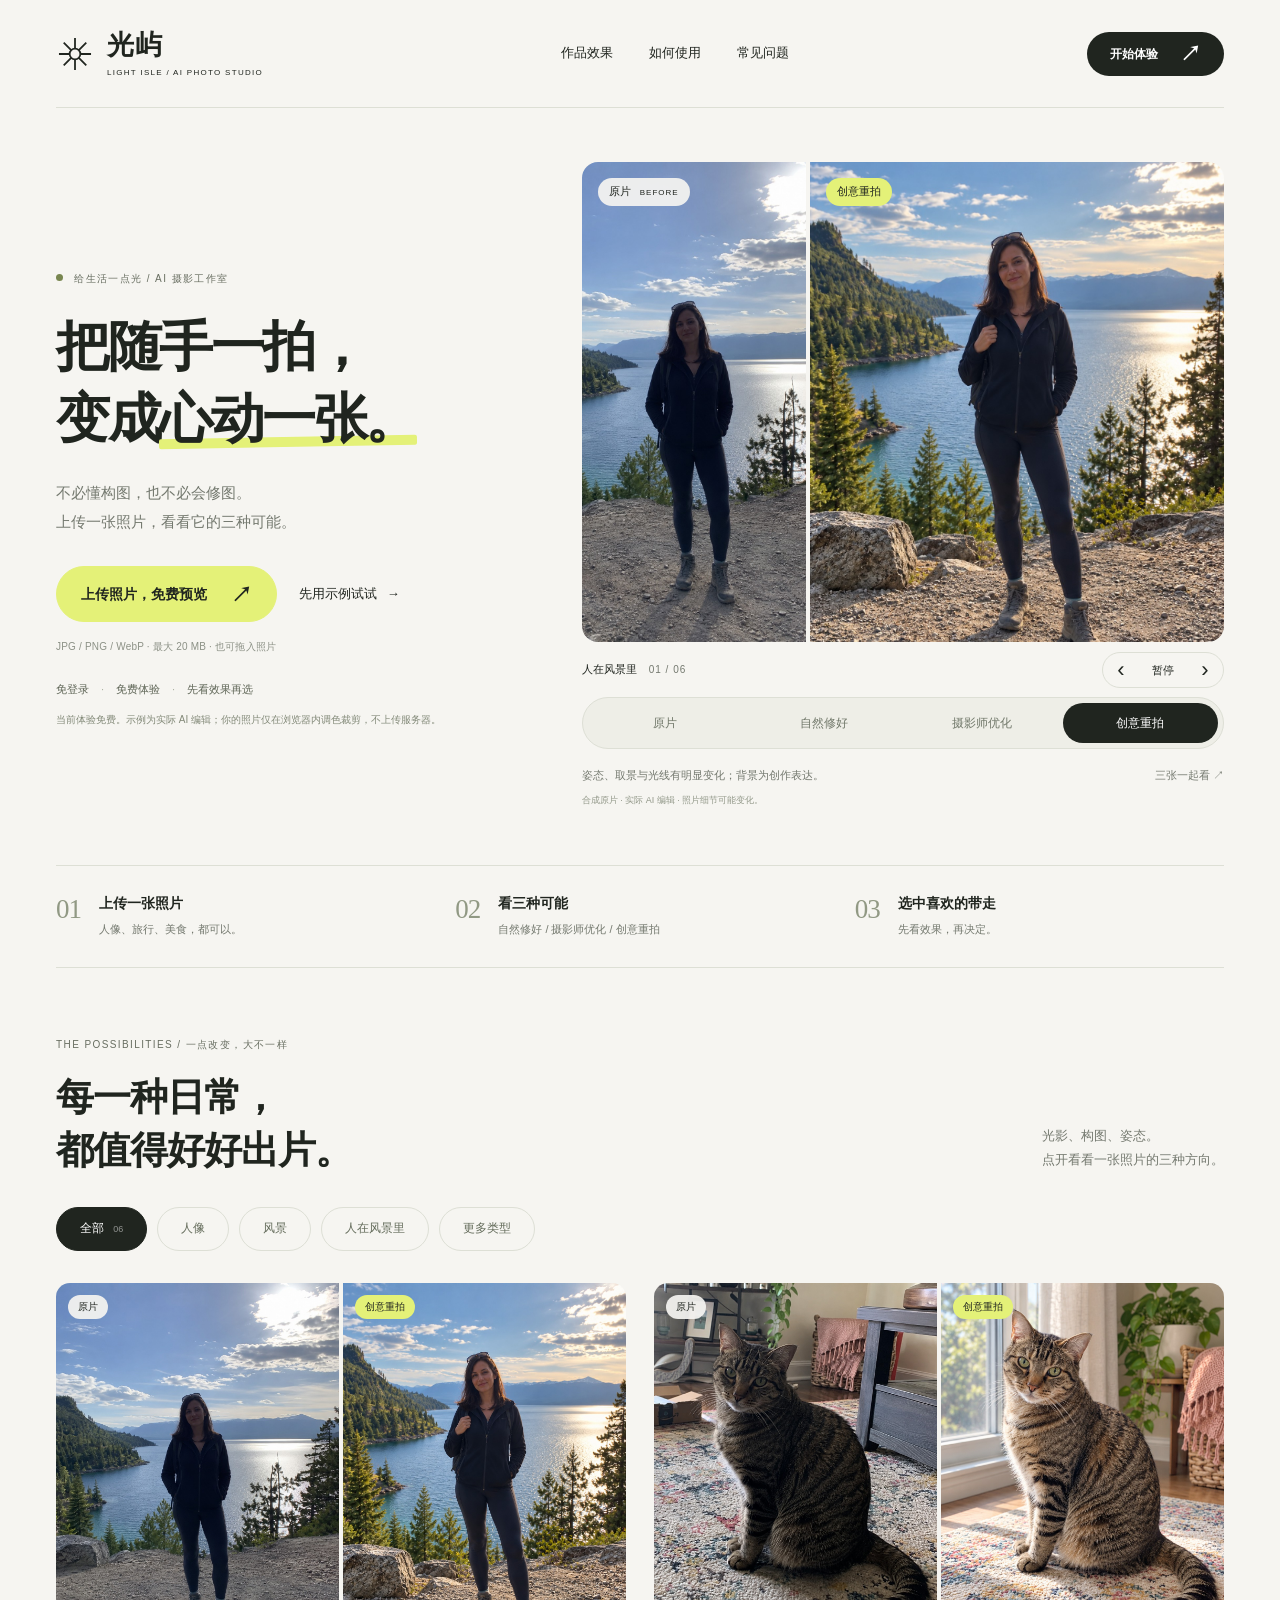
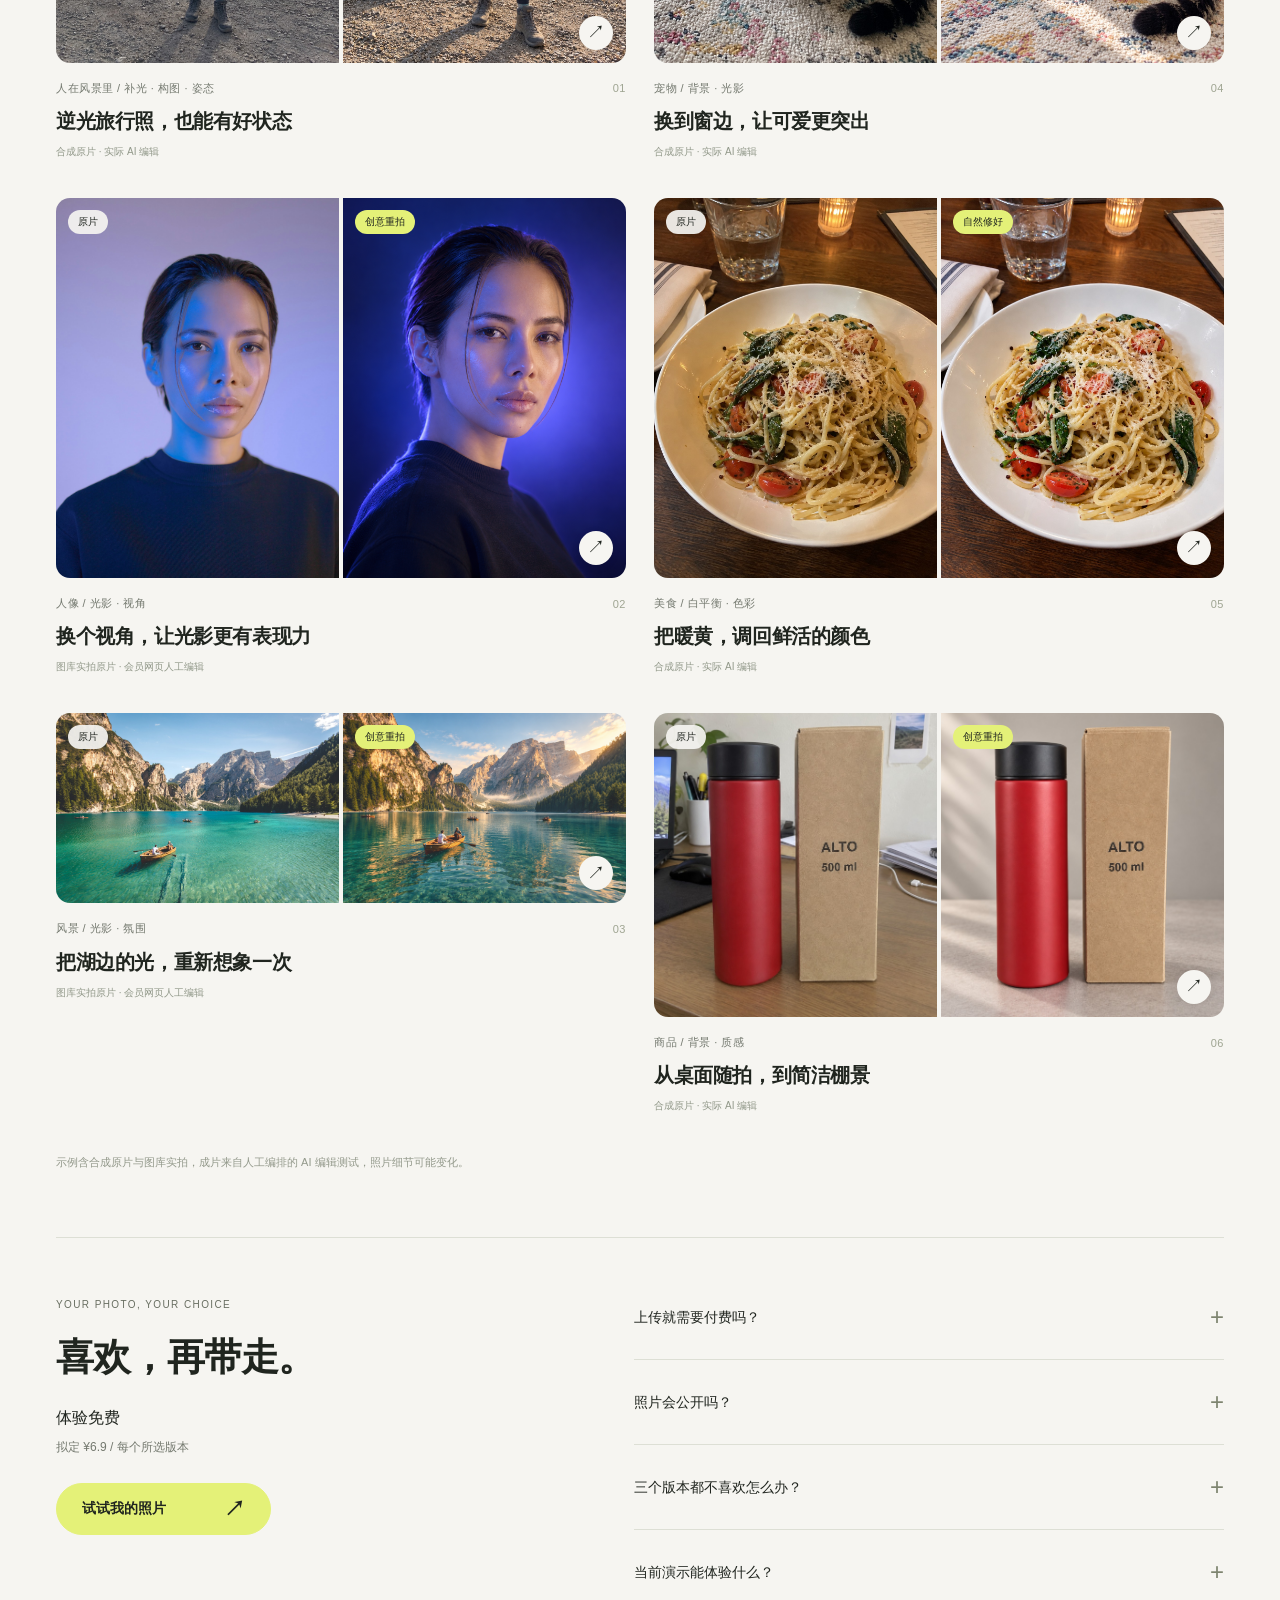
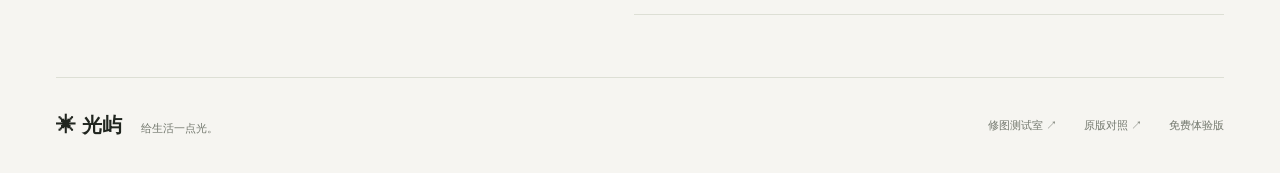
==== commit c3148609: "Replace hero seam icon with a rotating photo comparison gallery" ====
--- a/site/index.html
+++ b/site/index.html
@@ -4,7 +4,7 @@
 <meta charset="utf-8"><meta name="viewport" content="width=device-width,initial-scale=1"><meta name="theme-color" content="#f6f5f1">
 <meta name="description" content="光屿 AI 摄影工作室：把随手一拍，变成心动一张。上传一张照片，比较自然修好、摄影师优化、创意重拍三种方向。免登录体验。">
 <title>光屿 AI 摄影师 · 让日常，多一点出片</title>
-<link rel="icon" href="assets/favicon.svg" type="image/svg+xml"><link rel="stylesheet" href="journey.css?v=studio-20261015"><script src="preview-config.js"></script><script src="journey.js?v=studio-20261015" defer></script>
+<link rel="icon" href="assets/favicon.svg" type="image/svg+xml"><link rel="stylesheet" href="journey.css?v=carousel-20261015"><script src="preview-config.js"></script><script src="journey.js?v=carousel-20261015" defer></script>
 </head>
 <body>
 <header class="site-header container">
@@ -19,10 +19,11 @@
       <div class="hero-intro"><p class="kicker"><span class="status-dot" aria-hidden="true"></span> 给生活一点光 / AI 摄影工作室</p><h1 id="hero-title">把随手一拍，<br>变成<span class="highlight">心动一张。</span></h1><p class="hero-description">不必懂构图，也不必会修图。<br>上传一张照片，看看它的三种可能。</p></div>
       <div class="hero-actions"><div class="upload-entry" id="upload-drop"><button class="button primary large" data-upload>上传照片，免费预览 <span aria-hidden="true">↗</span></button><button class="text-action sample-entry" id="try-sample">先用示例试试 <span aria-hidden="true">→</span></button><p class="file-note">JPG / PNG / WebP · 最大 20 MB <span class="drop-hint">· 也可拖入照片</span></p></div><div class="purchase-note"><span>免登录</span><span>免费体验</span><span>先看效果再选</span></div><p class="demo-notice">示例为实际 AI 编辑；上传照片暂用本地调色与裁剪演示。</p></div>
     </div>
-    <figure class="hero-example" aria-label="逆光旅行照的原片与修图结果对比">
-      <div class="hero-photo-stage"><figure class="hero-before"><img id="hero-original" alt="逆光旅行照合成原片"><figcaption class="photo-label">原片 <span>BEFORE</span></figcaption></figure><figure class="hero-after"><img id="hero-image" alt="" fetchpriority="high"><figcaption class="photo-label accent" id="hero-image-label">创意重拍</figcaption></figure><span class="comparison-seam" aria-hidden="true">↗</span></div>
+    <figure class="hero-example" role="region" aria-roledescription="轮播" aria-label="照片修改前后对比">
+      <div class="hero-photo-stage"><figure class="hero-before"><img id="hero-original" alt="逆光旅行照合成原片"><figcaption class="photo-label">原片 <span>BEFORE</span></figcaption></figure><figure class="hero-after"><img id="hero-image" alt="" fetchpriority="high"><figcaption class="photo-label accent" id="hero-image-label">创意重拍</figcaption></figure></div>
+      <div class="hero-carousel-bar"><p><span id="hero-case-kind">人在风景里</span><span id="hero-case-count">01 / 06</span></p><div class="hero-carousel-controls" role="group" aria-label="照片轮播控制"><button id="hero-previous" aria-label="上一组照片" disabled>‹</button><button id="hero-rotation" aria-label="暂停自动轮播" disabled>暂停</button><button id="hero-next" aria-label="下一组照片" disabled>›</button></div></div><p class="visually-hidden" id="hero-slide-status" role="status"></p>
       <div class="example-tabs" role="group" aria-label="首页示例版本"><button data-hero-level="original" aria-pressed="false">原片</button><button data-hero-level="natural" aria-pressed="false">自然修好</button><button data-hero-level="photographer" aria-pressed="false">摄影师优化</button><button data-hero-level="creative" aria-pressed="true">创意重拍</button></div>
-      <figcaption class="example-caption"><span id="hero-change">从逆光随拍，到更有氛围的旅行照。</span><button class="text-action" id="open-hero-case">三张一起看 ↗</button></figcaption><p class="source-note">合成原片 · 实际 AI 编辑，背景可能重绘。</p>
+      <figcaption class="example-caption"><span id="hero-change">从逆光随拍，到更有氛围的旅行照。</span><button class="text-action" id="open-hero-case">三张一起看 ↗</button></figcaption><p class="source-note" id="hero-source">合成原片 · 实际 AI 编辑，背景可能重绘。</p>
     </figure>
   </section>
   <section class="journey-steps container" id="how-it-works" aria-label="三步体验"><div class="journey-step"><span class="step-number">01</span><div><h2>上传一张照片</h2><p>人像、旅行、美食，都可以。</p></div></div><div class="journey-step"><span class="step-number">02</span><div><h2>看三种可能</h2><p>自然修好 / 摄影师优化 / 创意重拍</p></div></div><div class="journey-step"><span class="step-number">03</span><div><h2>选中喜欢的带走</h2><p>先看效果，再决定。</p></div></div></section>
@@ -45,7 +46,7 @@
 <section id="workspace" class="workspace container" hidden aria-labelledby="workspace-title"><div class="workspace-top"><button class="text-action" id="back-home">← 回到首页</button><button class="text-action" data-upload>换张照片 ↗</button></div><div class="workspace-heading"><div><p class="kicker" id="workspace-eyebrow">我的照片</p><h1 id="workspace-title">三种可能，选你喜欢的。</h1></div><span id="workspace-source"></span></div><div id="workspace-content" aria-live="polite"></div></section>
 </main>
 <button class="sticky-upload button primary" data-upload hidden>上传照片，看看三种可能 <span aria-hidden="true">↗</span></button><input type="file" id="file-input" accept="image/jpeg,image/png,image/webp" hidden>
-<dialog id="checkout-dialog" aria-labelledby="checkout-title"><button class="dialog-close" id="close-checkout" aria-label="关闭下载确认">×</button><p class="kicker">留住你喜欢的这一张</p><h2 id="checkout-title">确认所选版本</h2><div class="checkout-selected"><img id="checkout-image" alt="所选照片缩略图"><div><strong id="checkout-name"></strong><p id="checkout-meta"></p></div></div><div class="checkout-price"><span>本次体验</span><strong>¥0 <small>拟定 ¥6.9 / 版本</small></strong></div><p class="checkout-disclosure">当前为免费演示，不会实际扣款。下载你选中的这一版，不会重新生成。</p><button class="button primary" id="download-button">确认并免费下载 <span aria-hidden="true">↓</span></button><p id="download-status" role="status"></p></dialog>
+<dialog id="checkout-dialog" aria-labelledby="checkout-title"><button class="dialog-close" id="close-checkout" aria-label="关闭下载确认">×</button><p class="kicker">留住你喜欢的这一张</p><h2 id="checkout-title">确认所选版本</h2><div class="checkout-selected"><img id="checkout-image" alt="所选照片缩略图"><div><strong id="checkout-name"></strong><p id="checkout-meta"></p></div></div><div class="checkout-price"><span>本次体验</span><strong>¥0 <small>拟定 ¥6.9 / 版本</small></strong></div><p class="checkout-disclosure">当前为免费演示，不会实际扣款。下载你选中的这一版，不会重新生成。</p><button class="button primary" id="download-button">确认并免费下载 <span aria-hidden="true">↓</span></button><a id="payment-link" class="text-action" hidden>继续前往 Stripe 付款 ↗</a><p id="download-status" role="status"></p></dialog>
 <div id="toast" role="status" aria-live="polite"></div>
 </body>
 </html>
--- a/site/journey.css
+++ b/site/journey.css
@@ -3,7 +3,7 @@
 *{box-sizing:border-box}html{scroll-behavior:smooth;scroll-padding-top:32px}body{margin:0;background:var(--paper);color:var(--ink);font:14px/1.75 var(--serif);-webkit-font-smoothing:antialiased}button,input{font:inherit}button,a,summary{touch-action:manipulation;-webkit-tap-highlight-color:transparent}button{cursor:pointer;border:0}button:disabled{cursor:wait;opacity:.6}button,a,input,summary{outline-offset:5px}button:focus-visible,a:focus-visible,input:focus-visible,summary:focus-visible{outline:3px solid #7b8823}a{color:inherit;text-decoration:none}img{display:block;max-width:100%}p,h1,h2,h3,figure{margin:0}button{color:inherit}[hidden]{display:none!important}.container{width:min(1312px,calc(100% - 112px));margin-inline:auto}
 .site-header{height:108px;display:flex;align-items:center;justify-content:space-between;gap:28px;border-bottom:1px solid var(--line)}.brand{display:flex;align-items:center;gap:13px;font-size:27px;font-weight:700;letter-spacing:1px;line-height:1.25;white-space:nowrap}.brand-symbol{flex-shrink:0}.brand small{display:block;font-size:8px;letter-spacing:1.3px;font-weight:500;margin-top:6px}.site-header nav{display:flex;gap:36px;font-size:13px}.site-header nav a{position:relative}.site-header nav a:after{content:'';position:absolute;height:1px;background:var(--ink);bottom:-7px;left:0;right:100%;transition:right .2s}.site-header nav a:hover:after{right:0}.header-actions{display:flex;gap:22px;align-items:center}.text-action{background:transparent;border:0;padding:8px 0;font-size:13px;line-height:1.6;text-align:left}.text-action:hover{text-decoration:underline;text-underline-offset:5px}.button{display:inline-flex;align-items:center;justify-content:center;gap:30px;padding:14px 25px;min-height:52px;border-radius:100px;font-size:14px;font-weight:600;line-height:1.5;transition:background .2s,transform .2s}.button:hover{transform:translateY(-2px)}.button.primary{background:var(--lime);color:var(--ink);border:1px solid var(--lime)}.button.primary:hover{background:#dbe965;border-color:#dbe965}.button.dark{background:var(--ink);color:white}.button.dark:hover{background:#3a4135}.button.secondary{background:transparent;border:1px solid #b4b8aa;color:var(--ink)}.button span{font-size:21px;line-height:1}.header-upload{min-height:44px;padding:11px 23px;font-size:12px;gap:22px}.kicker{font-size:10px;font-weight:500;letter-spacing:1.4px;color:#686e61;line-height:1.8}.status-dot{display:inline-block;width:7px;height:7px;border-radius:50%;background:#788650;margin-right:7px;vertical-align:1px}
 .hero{display:grid;grid-template-columns:.83fr 1.17fr;grid-template-areas:"intro photo" "actions photo";column-gap:6%;row-gap:24px;padding-block:54px 57px;align-items:start}.hero-copy{display:contents}.hero-intro{grid-area:intro;align-self:end;padding-top:28px}.hero-actions{grid-area:actions}.hero-example{grid-area:photo;min-width:0}.hero h1{font-size:clamp(40px,4.2vw,62px);font-weight:700;letter-spacing:-2.5px;line-height:1.34;margin-top:22px;white-space:nowrap}.highlight{position:relative;z-index:0}.highlight:after{content:'';position:absolute;left:0;right:0;bottom:1px;height:10px;z-index:-1;background:var(--lime);border-radius:2px;transform:rotate(-1deg)}.hero-description{font-size:15px;color:var(--muted);line-height:1.95;margin-top:24px}.upload-entry{display:flex;align-items:center;flex-wrap:wrap;gap:16px 22px;padding:6px 0;transition:background .2s,box-shadow .2s}.upload-entry.drag-over{background:var(--lime);box-shadow:0 0 0 16px var(--lime);border-radius:12px}.upload-entry .large{font-size:14px;padding-inline:24px;gap:24px;min-height:56px}.sample-entry{white-space:nowrap;font-size:13px}.sample-entry span{margin-left:6px}.file-note{width:100%;font-size:10px;color:#8c9186;letter-spacing:.2px}.purchase-note{display:flex;gap:12px;flex-wrap:wrap;color:#5f6657;font-size:11px;margin-top:18px}.purchase-note span+span:before{content:'·';padding-right:12px;color:#adb2a4}.demo-notice{font-size:10px;line-height:1.9;color:#838a79;margin-top:11px;max-width:420px}
-.hero-photo-stage{height:480px;position:relative;display:grid;grid-template-columns:1fr 1.85fr;gap:4px;border-radius:var(--radius);overflow:hidden;background:var(--paper)}.hero-photo-stage>figure{position:relative;min-width:0;overflow:hidden}.hero-photo-stage img{width:100%;height:100%;object-fit:cover;object-position:50% 42%}.hero-before img{object-position:52% 43%}.photo-label{position:absolute;top:16px;left:16px;border-radius:100px;padding:5px 11px;background:#f6f5f1ec;color:var(--ink);font-size:11px;line-height:1.6;white-space:nowrap}.photo-label span{font:8px/1.3 Arial,sans-serif;letter-spacing:1px;margin-left:6px}.photo-label.accent{background:var(--lime)}.comparison-seam{position:absolute;left:35%;top:50%;transform:translate(-50%,-50%);display:grid;place-items:center;width:40px;height:40px;background:var(--lime);border:4px solid var(--paper);border-radius:50%;font-size:21px}.example-tabs{display:grid;grid-template-columns:repeat(4,minmax(0,1fr));gap:3px;background:#eeeee7;border:1px solid var(--line);padding:5px;margin-top:15px;border-radius:100px}.example-tabs button{min-height:40px;padding:7px 4px;background:transparent;border-radius:100px;color:#71786a;font-size:12px;white-space:nowrap}.example-tabs button[aria-pressed=true]{background:var(--ink);color:#fff}.example-tabs button:hover:not([aria-pressed=true]){background:#fff9}.example-caption{display:flex;justify-content:space-between;gap:20px;align-items:center;margin-top:10px;color:var(--muted);font-size:11px;line-height:1.6}.example-caption>span{max-width:70%}.example-caption .text-action{white-space:nowrap;font-size:11px}.source-note{font-size:9px;color:#929889;margin-top:0}
+.hero-photo-stage{height:480px;position:relative;display:grid;grid-template-columns:1fr 1.85fr;gap:4px;border-radius:var(--radius);overflow:hidden;background:var(--paper)}.hero-photo-stage>figure{position:relative;min-width:0;overflow:hidden}.hero-photo-stage img{width:100%;height:100%;object-fit:cover;object-position:50% 42%}.hero-before img{object-position:52% 43%}.photo-label{position:absolute;top:16px;left:16px;border-radius:100px;padding:5px 11px;background:#f6f5f1ec;color:var(--ink);font-size:11px;line-height:1.6;white-space:nowrap}.photo-label span{font:8px/1.3 Arial,sans-serif;letter-spacing:1px;margin-left:6px}.photo-label.accent{background:var(--lime)}.example-tabs{display:grid;grid-template-columns:repeat(4,minmax(0,1fr));gap:3px;background:#eeeee7;border:1px solid var(--line);padding:5px;margin-top:15px;border-radius:100px}.example-tabs button{min-height:40px;padding:7px 4px;background:transparent;border-radius:100px;color:#71786a;font-size:12px;white-space:nowrap}.example-tabs button[aria-pressed=true]{background:var(--ink);color:#fff}.example-tabs button:hover:not([aria-pressed=true]){background:#fff9}.example-caption{display:flex;justify-content:space-between;gap:20px;align-items:center;margin-top:10px;color:var(--muted);font-size:11px;line-height:1.6}.example-caption>span{max-width:70%}.example-caption .text-action{white-space:nowrap;font-size:11px}.source-note{font-size:9px;color:#929889;margin-top:0}
 .journey-steps{display:grid;grid-template-columns:repeat(3,minmax(0,1fr));border-block:1px solid var(--line);padding-block:27px;gap:30px}.journey-step{display:flex;align-items:flex-start;gap:18px}.step-number{font:400 27px/1.2 Georgia,serif;color:#919984;letter-spacing:-1px}.journey-step h2{font-size:14px;font-weight:600;line-height:1.5;letter-spacing:0}.journey-step p{font-size:11px;color:var(--muted);margin-top:6px}
 .examples{padding-block:68px 64px}.section-heading{display:flex;align-items:flex-end;justify-content:space-between;gap:35px;margin-bottom:30px}.section-heading .kicker{margin-bottom:17px}h2{font-size:38px;line-height:1.4;letter-spacing:-1px;font-weight:600}.section-heading>p{font-size:13px;line-height:1.9;color:var(--muted);padding-bottom:4px}.type-filters{display:flex;gap:10px;flex-wrap:wrap;margin-bottom:32px}.type-filters button{border:1px solid var(--line);border-radius:100px;padding:10px 23px;min-height:44px;font-size:12px;background:transparent;color:#646c5b;transition:background .2s}.type-filters button[aria-pressed=true]{background:var(--ink);border-color:var(--ink);color:#fff}.type-filters button:hover:not([aria-pressed=true]){background:white}.type-filters button>span{font-size:9px;opacity:.5;margin-left:6px}.photo-wall{columns:2;column-gap:28px}.photo-wall.filtered{display:grid;grid-template-columns:repeat(var(--columns,2),minmax(0,1fr));align-items:start;gap:28px}.wall-card{break-inside:avoid;page-break-inside:avoid;margin-bottom:37px;display:inline-block;width:100%}.case-photo{display:block;position:relative;width:100%;background:none;padding:0;text-align:left;overflow:hidden;border-radius:14px}.case-photos{display:grid;grid-template-columns:repeat(2,minmax(0,1fr));gap:4px;aspect-ratio:calc(var(--ratio,.75) * 2);overflow:hidden}.case-photos>figure{position:relative;min-width:0;height:100%;overflow:hidden;background:#e4e6dd}.case-photos img{width:100%;height:100%;object-fit:cover;transition:transform .45s}.case-photo:hover .case-photos img{transform:scale(1.035)}.case-photo:focus-visible{outline-offset:5px}.case-photo .photo-label{top:12px;left:12px;font-size:10px;padding:4px 10px}.case-open{position:absolute;right:13px;bottom:13px;width:34px;height:34px;display:grid;place-items:center;border-radius:50%;background:var(--paper);color:var(--ink);font-size:18px;box-shadow:0 2px 10px #0001}.case-info{padding-top:16px}.case-heading-line{display:flex;align-items:center;justify-content:space-between;gap:15px;font-size:11px;letter-spacing:.5px;color:var(--muted);margin-bottom:7px}.case-heading-line>span:last-child{font:11px/1.5 Arial,sans-serif;color:#9fa592}.case-info h3{font-size:20px;line-height:1.6;font-weight:600;letter-spacing:-.4px}.case-info>small{font-size:10px;color:#919889;line-height:1.8;display:block;margin-top:6px}.gallery-source{font-size:11px;color:#93998b;line-height:1.9}.loading{padding:25px 0;color:var(--muted);font-size:13px}
 .questions{display:grid;grid-template-columns:.9fr 1.1fr;gap:95px;border-top:1px solid var(--line);padding-block:58px 62px}.question-introduction .kicker{margin-bottom:17px}.question-price{display:flex;flex-direction:column;gap:5px;color:var(--muted);font-size:12px;margin-top:19px;margin-bottom:25px}.question-price strong{font-weight:500;font-size:16px;color:var(--ink)}.question-introduction .button{min-width:215px;justify-content:space-between}.question-list details{border-bottom:1px solid var(--line);padding:21px 0}.question-list details:first-child{padding-top:0}.question-list summary{list-style:none;cursor:pointer;display:flex;align-items:center;justify-content:space-between;gap:20px;font-size:14px;min-height:30px}.question-list summary::-webkit-details-marker{display:none}.question-list summary>span{font-size:24px;font-weight:300;color:#7d846f;transition:transform .2s}.question-list details[open] summary>span{transform:rotate(45deg)}.question-list details p{font-size:13px;color:var(--muted);line-height:1.95;margin-top:14px;padding-right:24px}.site-footer{border-top:1px solid var(--line);padding-block:30px;display:flex;align-items:center;justify-content:space-between;gap:25px;color:var(--muted);font-size:11px}.site-footer>span{font-size:20px;font-weight:600;color:var(--ink)}.site-footer small{font-size:11px;font-weight:400;color:var(--muted);margin-left:14px}.site-footer>div{display:flex;gap:27px;flex-wrap:wrap}.site-footer a:hover{text-decoration:underline;text-underline-offset:4px}.sticky-upload{display:none;position:fixed;bottom:max(16px,env(safe-area-inset-bottom));left:20px;right:20px;width:calc(100% - 40px);z-index:7;justify-content:space-between;box-shadow:0 4px 30px #20251f22}
@@ -12,9 +12,20 @@
 @media(min-width:1500px){.hero h1{font-size:62px}.hero-photo-stage{height:510px}}
 @media(max-width:1200px){.container{width:calc(100% - 80px)}.site-header nav{gap:25px}.hero{column-gap:5%;grid-template-columns:.9fr 1.1fr;padding-top:40px}.hero h1{font-size:44px;letter-spacing:-1.5px}.hero-intro{padding-top:15px}.hero-description{font-size:14px}.hero-photo-stage{height:430px}.upload-entry{gap:9px 20px}.upload-entry .large{padding-inline:21px;font-size:13px;gap:20px}.sample-entry{font-size:12px}.hero-description{margin-top:20px}.example-caption{font-size:10px;gap:12px}.example-caption>span{max-width:65%}.questions{gap:65px}.case-info h3{font-size:18px}.result-sidebar{padding:23px}.selected-layout{gap:25px}}
 @media(max-width:960px){.container{width:calc(100% - 64px)}.site-header{height:92px}.brand{font-size:24px}.brand small{font-size:7px}.brand-symbol{width:33px;height:33px}.site-header nav{gap:20px;font-size:12px}.header-upload{padding-inline:17px;gap:16px}.header-actions{gap:10px}.header-actions .text-action{font-size:10px;max-width:100px}.hero{column-gap:5%;row-gap:20px}.hero h1{font-size:38px;letter-spacing:-1.5px}.hero-intro .kicker{font-size:9px;letter-spacing:.7px}.hero-description{font-size:12px}.hero-photo-stage{height:420px}.hero-before .photo-label span{display:none}.photo-label{left:12px;top:12px;font-size:10px}.example-tabs button{font-size:10px}.example-caption{display:block;margin-top:9px}.example-caption>span{max-width:none}.example-caption .text-action{padding:4px 0;font-size:10px}.hero-actions .file-note{font-size:9px}.purchase-note{font-size:10px;gap:10px}.purchase-note span+span:before{padding-right:10px}.demo-notice{font-size:9px}.journey-steps{gap:20px}.journey-step{gap:12px}.journey-step h2{font-size:12px}.journey-step p{font-size:10px}.step-number{font-size:24px}.section-heading h2{font-size:34px}.section-heading>p{font-size:11px}.type-filters button{font-size:11px;padding-inline:20px}.photo-wall{column-gap:22px}.photo-wall.filtered{gap:22px}.case-info h3{font-size:16px}.case-photo .photo-label{font-size:9px;padding:4px 8px;top:9px;left:9px}.case-heading-line{font-size:10px}.case-open{width:29px;height:29px;font-size:15px}.questions{gap:42px}.questions h2{font-size:31px}.selected-layout{grid-template-columns:minmax(0,1.3fr) minmax(240px,1fr)}.selected-stage{height:460px}.result-grid{gap:15px}.result-copy{padding:13px 9px 9px}.result-copy h3{font-size:14px}.result-copy p{font-size:11px}.result-sidebar{padding:20px}.result-sidebar h2{font-size:25px}.selected-note{font-size:12px}.site-footer>div{gap:20px}}
-@media(max-width:700px){.container{width:calc(100% - 40px)}.site-header{height:83px;gap:16px}.brand{font-size:22px;gap:9px}.brand small{font-size:6px;letter-spacing:.8px;margin-top:5px}.brand-symbol{width:31px;height:31px}.site-header nav{display:none}.header-upload{font-size:11px;min-height:40px;padding:10px 17px;gap:16px}.header-actions .text-action{max-width:70px;font-size:9px}.hero{grid-template-columns:minmax(0,1fr);grid-template-areas:"intro" "photo" "actions";gap:24px;padding-block:27px 34px}.hero-intro{padding:0}.hero h1{font-size:38px;line-height:1.32;letter-spacing:-1.7px;margin-top:15px}.hero-intro .kicker{font-size:9px;letter-spacing:1px}.hero-description{font-size:13px;line-height:1.9;margin-top:17px}.highlight:after{height:7px}.hero-photo-stage{height:auto;aspect-ratio:1.25;grid-template-columns:1fr 1.7fr;border-radius:13px;gap:3px}.hero-photo-stage img{object-position:50% 40%}.hero-before .photo-label span{display:none}.comparison-seam{width:34px;height:34px;font-size:17px;border-width:3px;left:37.1%}.photo-label{padding:4px 10px;font-size:10px;top:12px;left:12px}.example-tabs{margin-top:12px;padding:4px}.example-tabs button{font-size:11px;min-height:40px}.example-caption{display:flex;font-size:10px;gap:17px;line-height:1.7;margin-top:8px}.example-caption>span{max-width:67%}.example-caption .text-action{font-size:10px;min-height:36px}.source-note{font-size:9px;margin-top:2px}.upload-entry{gap:13px;justify-content:space-between;padding:0}.upload-entry .large{min-height:54px;padding-inline:23px;flex:1;gap:15px;justify-content:space-between;font-size:13px}.sample-entry{font-size:12px}.file-note{font-size:9px!important;order:2}.drop-hint{display:none}.purchase-note{margin-top:15px;font-size:10px;gap:15px}.purchase-note span+span:before{padding-right:15px}.demo-notice{max-width:none;font-size:9px;margin-top:8px}.journey-steps{grid-template-columns:1fr;gap:23px;padding-block:27px}.journey-step{gap:19px;align-items:center}.step-number{font-size:26px;width:33px;flex-shrink:0}.journey-step h2{font-size:13px}.journey-step p{font-size:11px;margin-top:4px}.examples{padding-block:40px}.section-heading{display:block;margin-bottom:24px}.section-heading .kicker{font-size:9px;letter-spacing:1px;margin-bottom:15px}.section-heading h2{font-size:30px;line-height:1.45;letter-spacing:-1px}.section-heading>p{font-size:12px;margin-top:15px}.section-heading>p br{display:none}.type-filters{gap:7px;flex-wrap:nowrap;margin-bottom:25px}.type-filters button{font-size:10px;min-height:42px;padding:9px 14px;white-space:nowrap}.type-filters button>span{display:none}.photo-wall{columns:1}.photo-wall.filtered{grid-template-columns:1fr;gap:0}.wall-card{margin-bottom:28px}.case-photo{border-radius:12px}.case-photos{gap:3px}.case-photo .photo-label{top:11px;left:11px;font-size:10px;padding:4px 9px}.case-info{padding-top:12px}.case-heading-line{font-size:10px;margin-bottom:5px}.case-info h3{font-size:18px;letter-spacing:-.5px}.case-info>small{font-size:9px;line-height:1.8;margin-top:6px}.case-open{width:31px;height:31px;font-size:17px;right:11px;bottom:11px}.gallery-source{font-size:10px}.questions{grid-template-columns:1fr;gap:32px;padding-block:37px 43px}.questions h2{font-size:30px}.question-price{margin-top:15px;margin-bottom:22px}.question-list details{padding-block:19px}.question-list summary{font-size:13px}.question-list details p{font-size:12px;padding-right:12px}.site-footer{display:block;padding-block:26px;margin-bottom:80px}.site-footer>span{font-size:19px}.site-footer>div{margin-top:20px;gap:20px;font-size:10px}.sticky-upload{display:flex;min-height:52px;font-size:13px}.workspace{padding-block:21px 36px}.workspace-top{margin-bottom:24px}.workspace-top .text-action{font-size:12px}.workspace-heading{display:block;margin-bottom:22px}.workspace h1{font-size:27px;letter-spacing:-.8px}.workspace-heading>span{display:block;max-width:none;margin-top:10px;font-size:10px}.workspace-notice{font-size:10px;padding:12px 14px;margin-bottom:20px}.result-grid{gap:9px;margin-bottom:27px}.result-card{padding:4px;border-radius:10px}.result-thumb{aspect-ratio:.78;border-radius:6px}.result-number{font-size:11px;top:7px;left:7px;padding:2px 6px}.result-chosen{font-size:8px;right:5px;bottom:7px;padding:3px 6px}.result-copy{padding:10px 5px 8px}.result-copy h3{font-size:11px;white-space:nowrap;letter-spacing:-.5px;margin-bottom:5px}.result-copy p{font-size:9px;line-height:1.65}.selected-layout{grid-template-columns:minmax(0,1fr);gap:22px}.selected-stage{height:420px;border-radius:11px}.view-toolbar{font-size:11px;margin-bottom:10px}.view-toolbar .text-action{font-size:10px;padding-inline:11px}.result-sidebar{margin:0;padding:24px}.result-sidebar h2{font-size:27px}.selected-note{font-size:13px}.result-sidebar .button{font-size:13px;min-height:52px}.result-meta{font-size:11px}.other-choice{font-size:12px}.result-footer{align-items:flex-start;gap:15px;font-size:10px;margin-top:23px}.result-footer .text-action{font-size:10px}.workspace-progress{padding-block:60px}.workspace-progress h2{font-size:25px}.workspace-progress p{font-size:12px}dialog{padding:30px 26px;border-radius:17px}dialog h2{font-size:26px}.checkout-selected{gap:16px}#toast{bottom:84px;border-radius:12px;width:max-content}}
+@media(max-width:700px){.container{width:calc(100% - 40px)}.site-header{height:83px;gap:16px}.brand{font-size:22px;gap:9px}.brand small{font-size:6px;letter-spacing:.8px;margin-top:5px}.brand-symbol{width:31px;height:31px}.site-header nav{display:none}.header-upload{font-size:11px;min-height:40px;padding:10px 17px;gap:16px}.header-actions .text-action{max-width:70px;font-size:9px}.hero{grid-template-columns:minmax(0,1fr);grid-template-areas:"intro" "photo" "actions";gap:24px;padding-block:27px 34px}.hero-intro{padding:0}.hero h1{font-size:38px;line-height:1.32;letter-spacing:-1.7px;margin-top:15px}.hero-intro .kicker{font-size:9px;letter-spacing:1px}.hero-description{font-size:13px;line-height:1.9;margin-top:17px}.highlight:after{height:7px}.hero-photo-stage{height:auto;aspect-ratio:1.25;grid-template-columns:1fr 1.7fr;border-radius:13px;gap:3px}.hero-photo-stage img{object-position:50% 40%}.hero-before .photo-label span{display:none}.photo-label{padding:4px 10px;font-size:10px;top:12px;left:12px}.example-tabs{margin-top:12px;padding:4px}.example-tabs button{font-size:11px;min-height:40px}.example-caption{display:flex;font-size:10px;gap:17px;line-height:1.7;margin-top:8px}.example-caption>span{max-width:67%}.example-caption .text-action{font-size:10px;min-height:36px}.source-note{font-size:9px;margin-top:2px}.upload-entry{gap:13px;justify-content:space-between;padding:0}.upload-entry .large{min-height:54px;padding-inline:23px;flex:1;gap:15px;justify-content:space-between;font-size:13px}.sample-entry{font-size:12px}.file-note{font-size:9px!important;order:2}.drop-hint{display:none}.purchase-note{margin-top:15px;font-size:10px;gap:15px}.purchase-note span+span:before{padding-right:15px}.demo-notice{max-width:none;font-size:9px;margin-top:8px}.journey-steps{grid-template-columns:1fr;gap:23px;padding-block:27px}.journey-step{gap:19px;align-items:center}.step-number{font-size:26px;width:33px;flex-shrink:0}.journey-step h2{font-size:13px}.journey-step p{font-size:11px;margin-top:4px}.examples{padding-block:40px}.section-heading{display:block;margin-bottom:24px}.section-heading .kicker{font-size:9px;letter-spacing:1px;margin-bottom:15px}.section-heading h2{font-size:30px;line-height:1.45;letter-spacing:-1px}.section-heading>p{font-size:12px;margin-top:15px}.section-heading>p br{display:none}.type-filters{gap:7px;flex-wrap:nowrap;margin-bottom:25px}.type-filters button{font-size:10px;min-height:42px;padding:9px 14px;white-space:nowrap}.type-filters button>span{display:none}.photo-wall{columns:1}.photo-wall.filtered{grid-template-columns:1fr;gap:0}.wall-card{margin-bottom:28px}.case-photo{border-radius:12px}.case-photos{gap:3px}.case-photo .photo-label{top:11px;left:11px;font-size:10px;padding:4px 9px}.case-info{padding-top:12px}.case-heading-line{font-size:10px;margin-bottom:5px}.case-info h3{font-size:18px;letter-spacing:-.5px}.case-info>small{font-size:9px;line-height:1.8;margin-top:6px}.case-open{width:31px;height:31px;font-size:17px;right:11px;bottom:11px}.gallery-source{font-size:10px}.questions{grid-template-columns:1fr;gap:32px;padding-block:37px 43px}.questions h2{font-size:30px}.question-price{margin-top:15px;margin-bottom:22px}.question-list details{padding-block:19px}.question-list summary{font-size:13px}.question-list details p{font-size:12px;padding-right:12px}.site-footer{display:block;padding-block:26px;margin-bottom:80px}.site-footer>span{font-size:19px}.site-footer>div{margin-top:20px;gap:20px;font-size:10px}.sticky-upload{display:flex;min-height:52px;font-size:13px}.workspace{padding-block:21px 36px}.workspace-top{margin-bottom:24px}.workspace-top .text-action{font-size:12px}.workspace-heading{display:block;margin-bottom:22px}.workspace h1{font-size:27px;letter-spacing:-.8px}.workspace-heading>span{display:block;max-width:none;margin-top:10px;font-size:10px}.workspace-notice{font-size:10px;padding:12px 14px;margin-bottom:20px}.result-grid{gap:9px;margin-bottom:27px}.result-card{padding:4px;border-radius:10px}.result-thumb{aspect-ratio:.78;border-radius:6px}.result-number{font-size:11px;top:7px;left:7px;padding:2px 6px}.result-chosen{font-size:8px;right:5px;bottom:7px;padding:3px 6px}.result-copy{padding:10px 5px 8px}.result-copy h3{font-size:11px;white-space:nowrap;letter-spacing:-.5px;margin-bottom:5px}.result-copy p{font-size:9px;line-height:1.65}.selected-layout{grid-template-columns:minmax(0,1fr);gap:22px}.selected-stage{height:420px;border-radius:11px}.view-toolbar{font-size:11px;margin-bottom:10px}.view-toolbar .text-action{font-size:10px;padding-inline:11px}.result-sidebar{margin:0;padding:24px}.result-sidebar h2{font-size:27px}.selected-note{font-size:13px}.result-sidebar .button{font-size:13px;min-height:52px}.result-meta{font-size:11px}.other-choice{font-size:12px}.result-footer{align-items:flex-start;gap:15px;font-size:10px;margin-top:23px}.result-footer .text-action{font-size:10px}.workspace-progress{padding-block:60px}.workspace-progress h2{font-size:25px}.workspace-progress p{font-size:12px}dialog{padding:30px 26px;border-radius:17px}dialog h2{font-size:26px}.checkout-selected{gap:16px}#toast{bottom:84px;border-radius:12px;width:max-content}}
 @media(max-width:390px){.brand{font-size:21px}.brand small{font-size:5.5px}.header-upload{padding-inline:15px;gap:10px}.hero h1{font-size:34px}.hero-description{font-size:12px}.hero{gap:20px}.hero-photo-stage{aspect-ratio:1.28}.hero-actions .large{font-size:12px;padding-inline:18px}.sample-entry{font-size:11px}.upload-entry{gap:10px}.type-filters{gap:6px}.type-filters button{padding-inline:11px;font-size:10px}.example-caption{font-size:9px;gap:10px}.example-caption .text-action{font-size:9px}.case-info h3{font-size:17px}.result-copy h3{font-size:10px}.selected-stage{height:380px}}
 .header-upload{white-space:nowrap}
 @media(max-width:960px){.header-actions #resume-task:not([hidden]){font-size:11px;max-width:none;white-space:nowrap;min-height:40px;line-height:1.5;padding:10px 15px;border-radius:99px;background:var(--ink);color:var(--white)}.header-actions #resume-task:not([hidden]) + .header-upload{display:none}}
 @media(max-width:350px){.brand{font-size:19px;gap:8px}.brand-symbol{width:27px;height:27px}.brand small{font-size:5px;letter-spacing:.6px}.site-header{gap:12px}.header-actions #resume-task:not([hidden]){font-size:10px;padding-inline:12px}.hero h1{font-size:30px}.type-filters{gap:4px}.type-filters button{padding-inline:8px;font-size:9px}.hero-actions .large{font-size:11px;padding-inline:15px}.sample-entry{font-size:10px}}
 @media(prefers-reduced-motion:reduce){html{scroll-behavior:auto}*,*:before,*:after{animation:none!important;transition:none!important}}
+.hero-photo-stage{touch-action:pan-y}
+.hero-carousel-bar{display:flex;align-items:center;justify-content:space-between;gap:16px;margin-top:10px;min-height:34px}
+.hero-carousel-bar>p{display:flex;align-items:center;gap:12px;min-width:0;font-size:11px;color:var(--ink)}
+#hero-case-count{font-size:10px;font-variant-numeric:tabular-nums;letter-spacing:1px;color:var(--muted);white-space:nowrap}
+.hero-carousel-controls{display:flex;align-items:center;gap:2px;flex-shrink:0;border:1px solid var(--line);padding:2px;border-radius:100px}
+.hero-carousel-controls button{display:grid;place-items:center;background:transparent;border-radius:100px;min-height:30px;min-width:32px;font-size:22px;line-height:1}
+.hero-carousel-controls #hero-rotation{min-width:48px;font-size:11px;line-height:1.5;padding-inline:8px}
+.hero-carousel-controls button:hover{background:#e9ebdf}
+.hero-example .example-tabs{margin-top:9px}
+.visually-hidden{position:absolute;width:1px;height:1px;padding:0;margin:-1px;overflow:hidden;clip-path:inset(50%);white-space:nowrap;border:0}
+@media(max-width:700px){.hero-carousel-bar{margin-top:9px;gap:12px}.hero-carousel-bar>p{font-size:10px;gap:9px}.hero-carousel-controls button{min-height:32px;min-width:32px}.hero-carousel-controls #hero-rotation{font-size:10px;min-width:46px}}
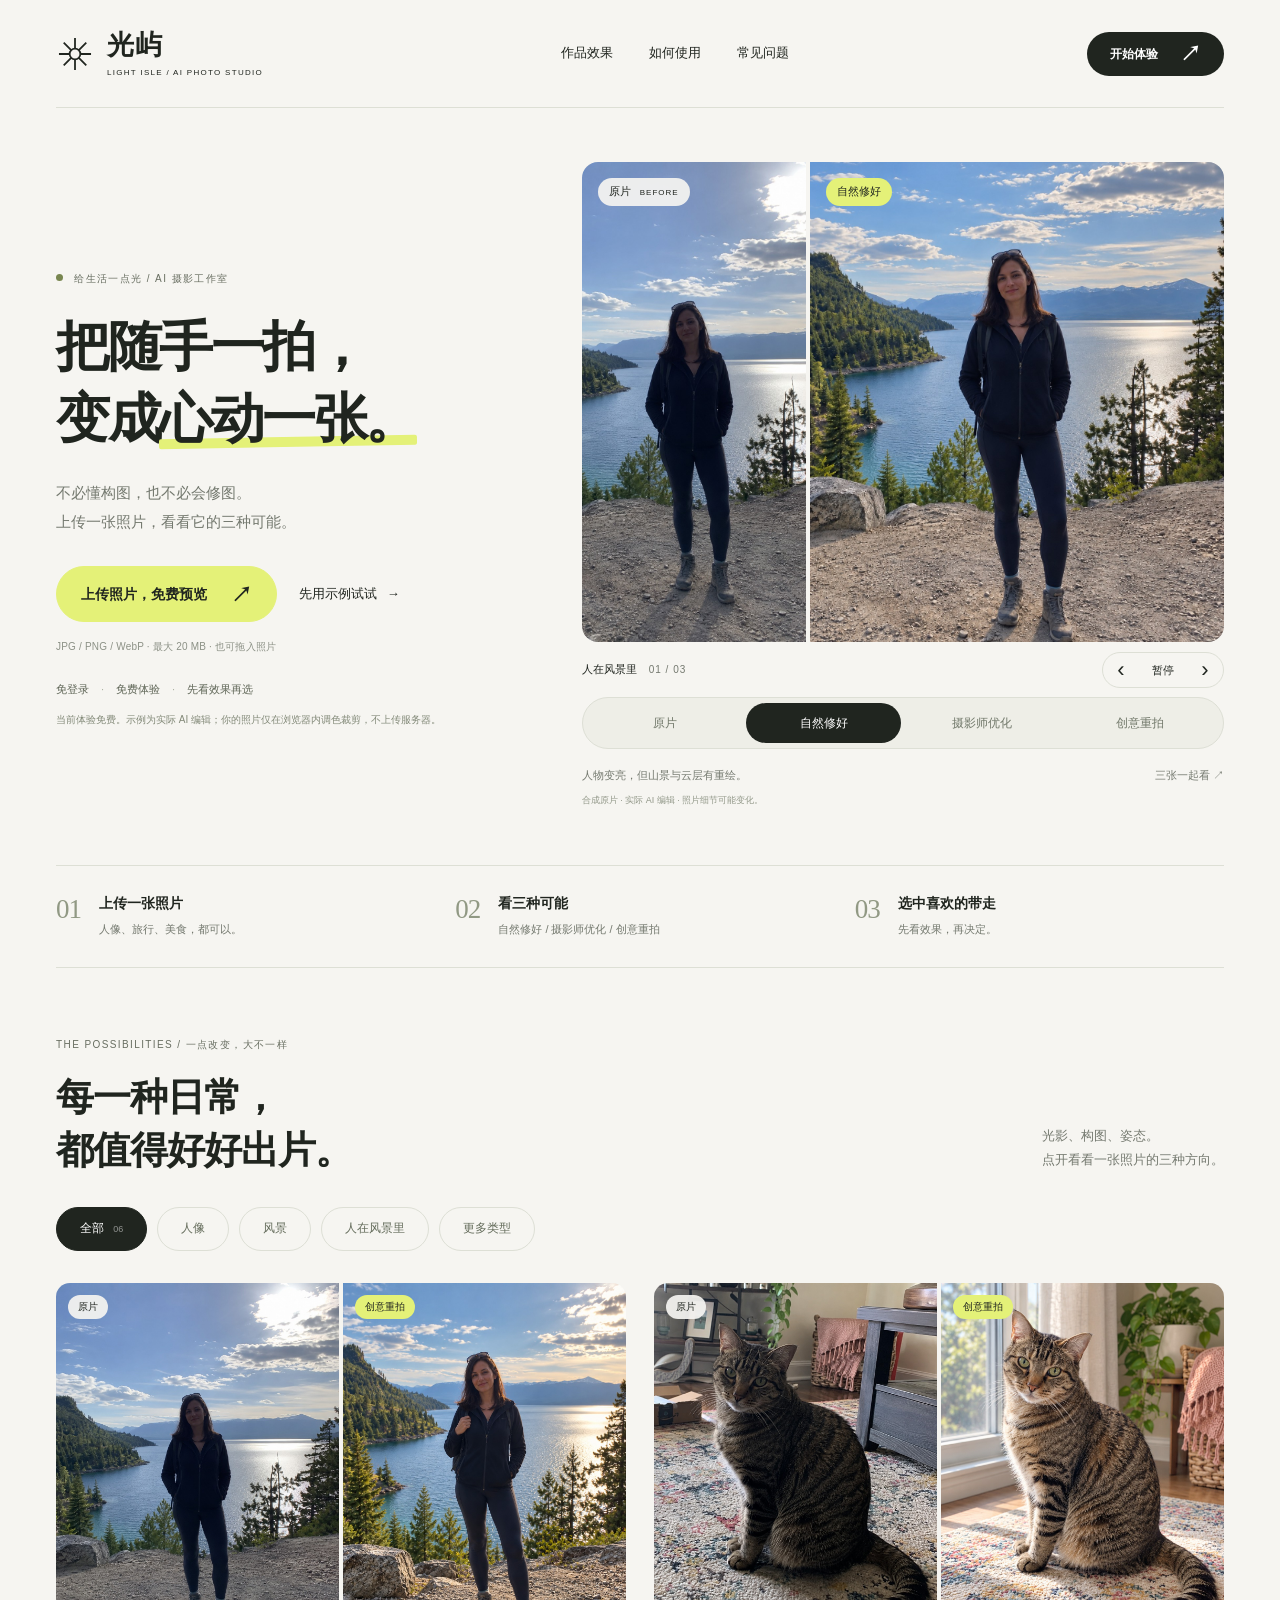
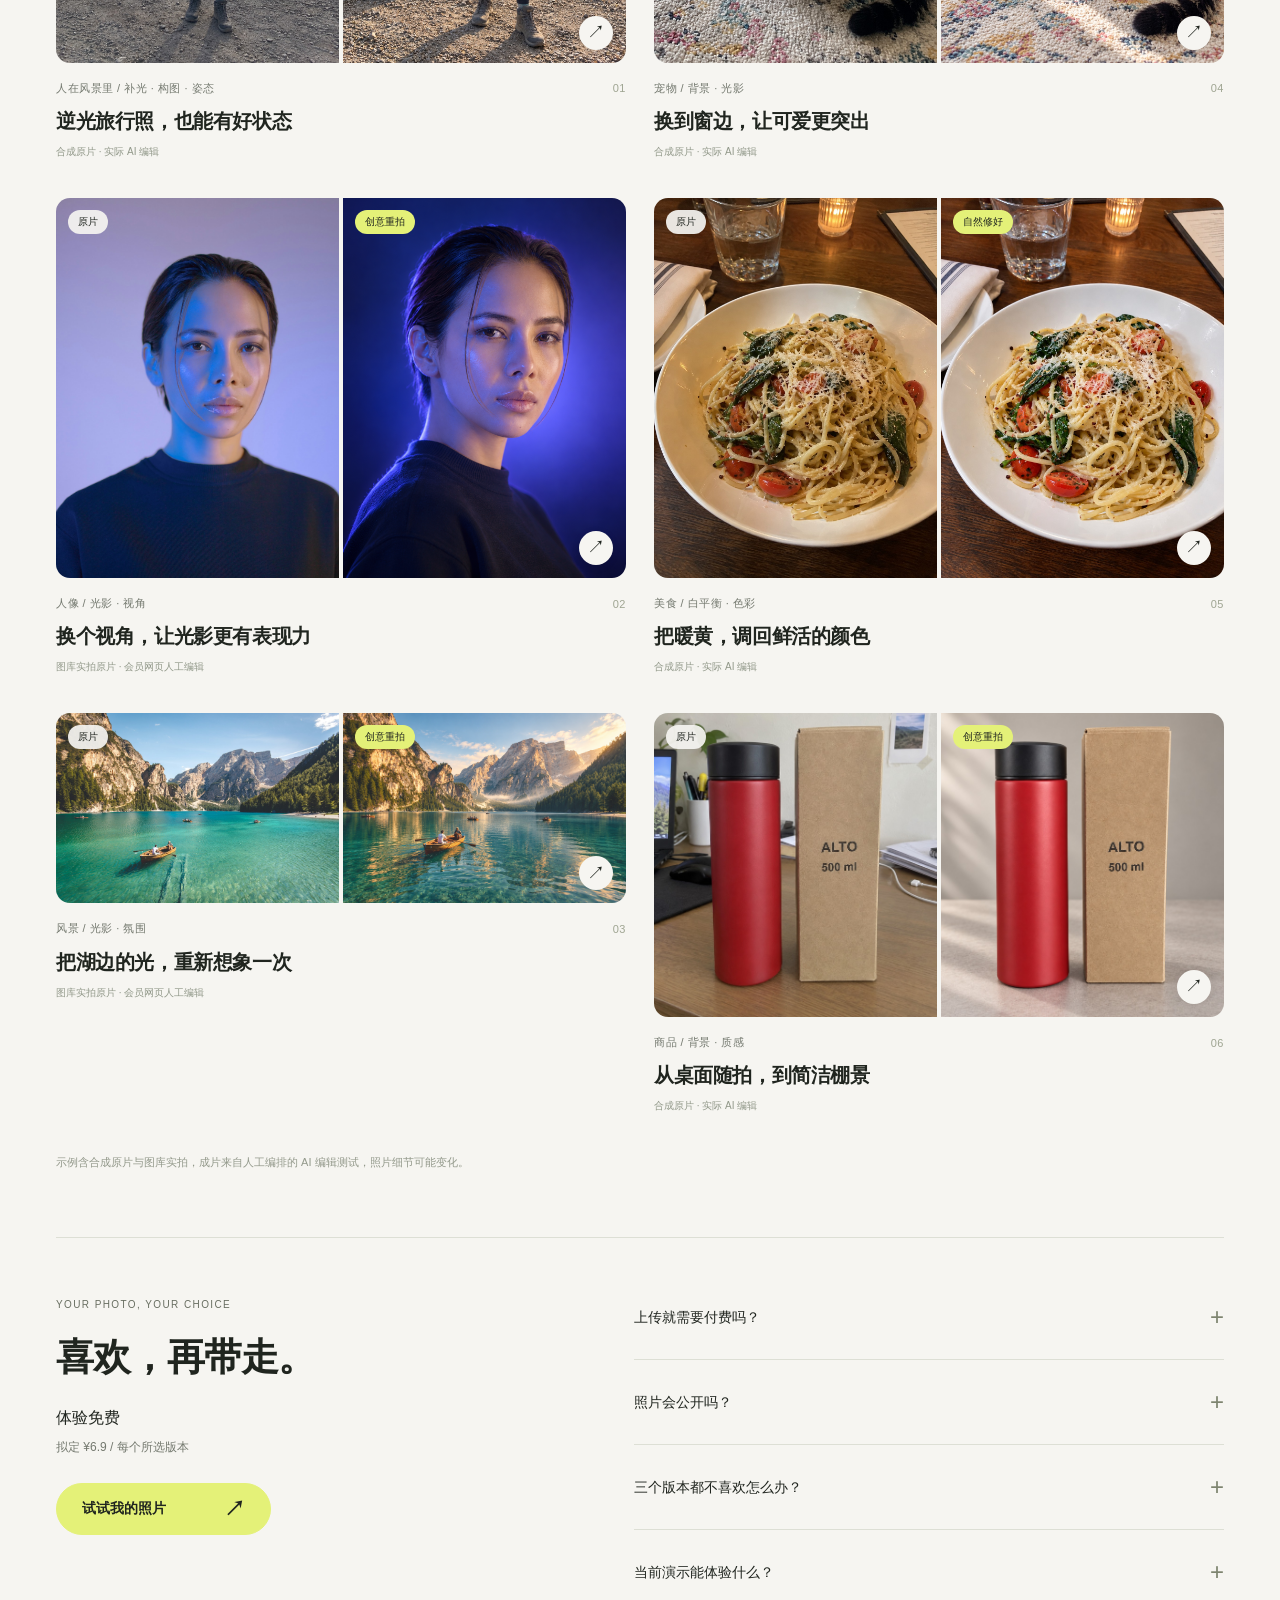
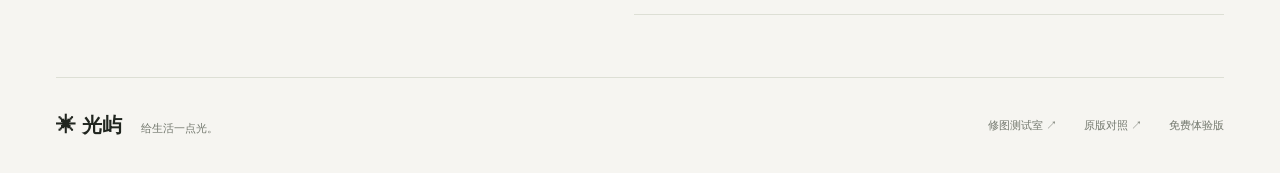
==== commit b8e93830: "Rotate three edit levels of the same people-in-scenery photo" ====
--- a/site/index.html
+++ b/site/index.html
@@ -4,7 +4,7 @@
 <meta charset="utf-8"><meta name="viewport" content="width=device-width,initial-scale=1"><meta name="theme-color" content="#f6f5f1">
 <meta name="description" content="光屿 AI 摄影工作室：把随手一拍，变成心动一张。上传一张照片，比较自然修好、摄影师优化、创意重拍三种方向。免登录体验。">
 <title>光屿 AI 摄影师 · 让日常，多一点出片</title>
-<link rel="icon" href="assets/favicon.svg" type="image/svg+xml"><link rel="stylesheet" href="journey.css?v=carousel-20261015"><script src="preview-config.js"></script><script src="journey.js?v=carousel-20261015" defer></script>
+<link rel="icon" href="assets/favicon.svg" type="image/svg+xml"><link rel="stylesheet" href="journey.css?v=levels-20261015"><script src="preview-config.js"></script><script src="journey.js?v=levels-20261015" defer></script>
 </head>
 <body>
 <header class="site-header container">
@@ -20,9 +20,9 @@
       <div class="hero-actions"><div class="upload-entry" id="upload-drop"><button class="button primary large" data-upload>上传照片，免费预览 <span aria-hidden="true">↗</span></button><button class="text-action sample-entry" id="try-sample">先用示例试试 <span aria-hidden="true">→</span></button><p class="file-note">JPG / PNG / WebP · 最大 20 MB <span class="drop-hint">· 也可拖入照片</span></p></div><div class="purchase-note"><span>免登录</span><span>免费体验</span><span>先看效果再选</span></div><p class="demo-notice">示例为实际 AI 编辑；上传照片暂用本地调色与裁剪演示。</p></div>
     </div>
     <figure class="hero-example" role="region" aria-roledescription="轮播" aria-label="照片修改前后对比">
-      <div class="hero-photo-stage"><figure class="hero-before"><img id="hero-original" alt="逆光旅行照合成原片"><figcaption class="photo-label">原片 <span>BEFORE</span></figcaption></figure><figure class="hero-after"><img id="hero-image" alt="" fetchpriority="high"><figcaption class="photo-label accent" id="hero-image-label">创意重拍</figcaption></figure></div>
-      <div class="hero-carousel-bar"><p><span id="hero-case-kind">人在风景里</span><span id="hero-case-count">01 / 06</span></p><div class="hero-carousel-controls" role="group" aria-label="照片轮播控制"><button id="hero-previous" aria-label="上一组照片" disabled>‹</button><button id="hero-rotation" aria-label="暂停自动轮播" disabled>暂停</button><button id="hero-next" aria-label="下一组照片" disabled>›</button></div></div><p class="visually-hidden" id="hero-slide-status" role="status"></p>
-      <div class="example-tabs" role="group" aria-label="首页示例版本"><button data-hero-level="original" aria-pressed="false">原片</button><button data-hero-level="natural" aria-pressed="false">自然修好</button><button data-hero-level="photographer" aria-pressed="false">摄影师优化</button><button data-hero-level="creative" aria-pressed="true">创意重拍</button></div>
+      <div class="hero-photo-stage"><figure class="hero-before"><img id="hero-original" alt="逆光旅行照合成原片"><figcaption class="photo-label">原片 <span>BEFORE</span></figcaption></figure><figure class="hero-after"><img id="hero-image" alt="" fetchpriority="high"><figcaption class="photo-label accent" id="hero-image-label">自然修好</figcaption></figure></div>
+      <div class="hero-carousel-bar"><p><span id="hero-case-kind">人在风景里</span><span id="hero-case-count">01 / 03</span></p><div class="hero-carousel-controls" role="group" aria-label="修图效果轮播控制"><button id="hero-previous" aria-label="上一档效果" disabled>‹</button><button id="hero-rotation" aria-label="暂停自动轮播" disabled>暂停</button><button id="hero-next" aria-label="下一档效果" disabled>›</button></div></div><p class="visually-hidden" id="hero-slide-status" role="status"></p>
+      <div class="example-tabs" role="group" aria-label="首页示例版本"><button data-hero-level="original" aria-pressed="false">原片</button><button data-hero-level="natural" aria-pressed="true">自然修好</button><button data-hero-level="photographer" aria-pressed="false">摄影师优化</button><button data-hero-level="creative" aria-pressed="false">创意重拍</button></div>
       <figcaption class="example-caption"><span id="hero-change">从逆光随拍，到更有氛围的旅行照。</span><button class="text-action" id="open-hero-case">三张一起看 ↗</button></figcaption><p class="source-note" id="hero-source">合成原片 · 实际 AI 编辑，背景可能重绘。</p>
     </figure>
   </section>
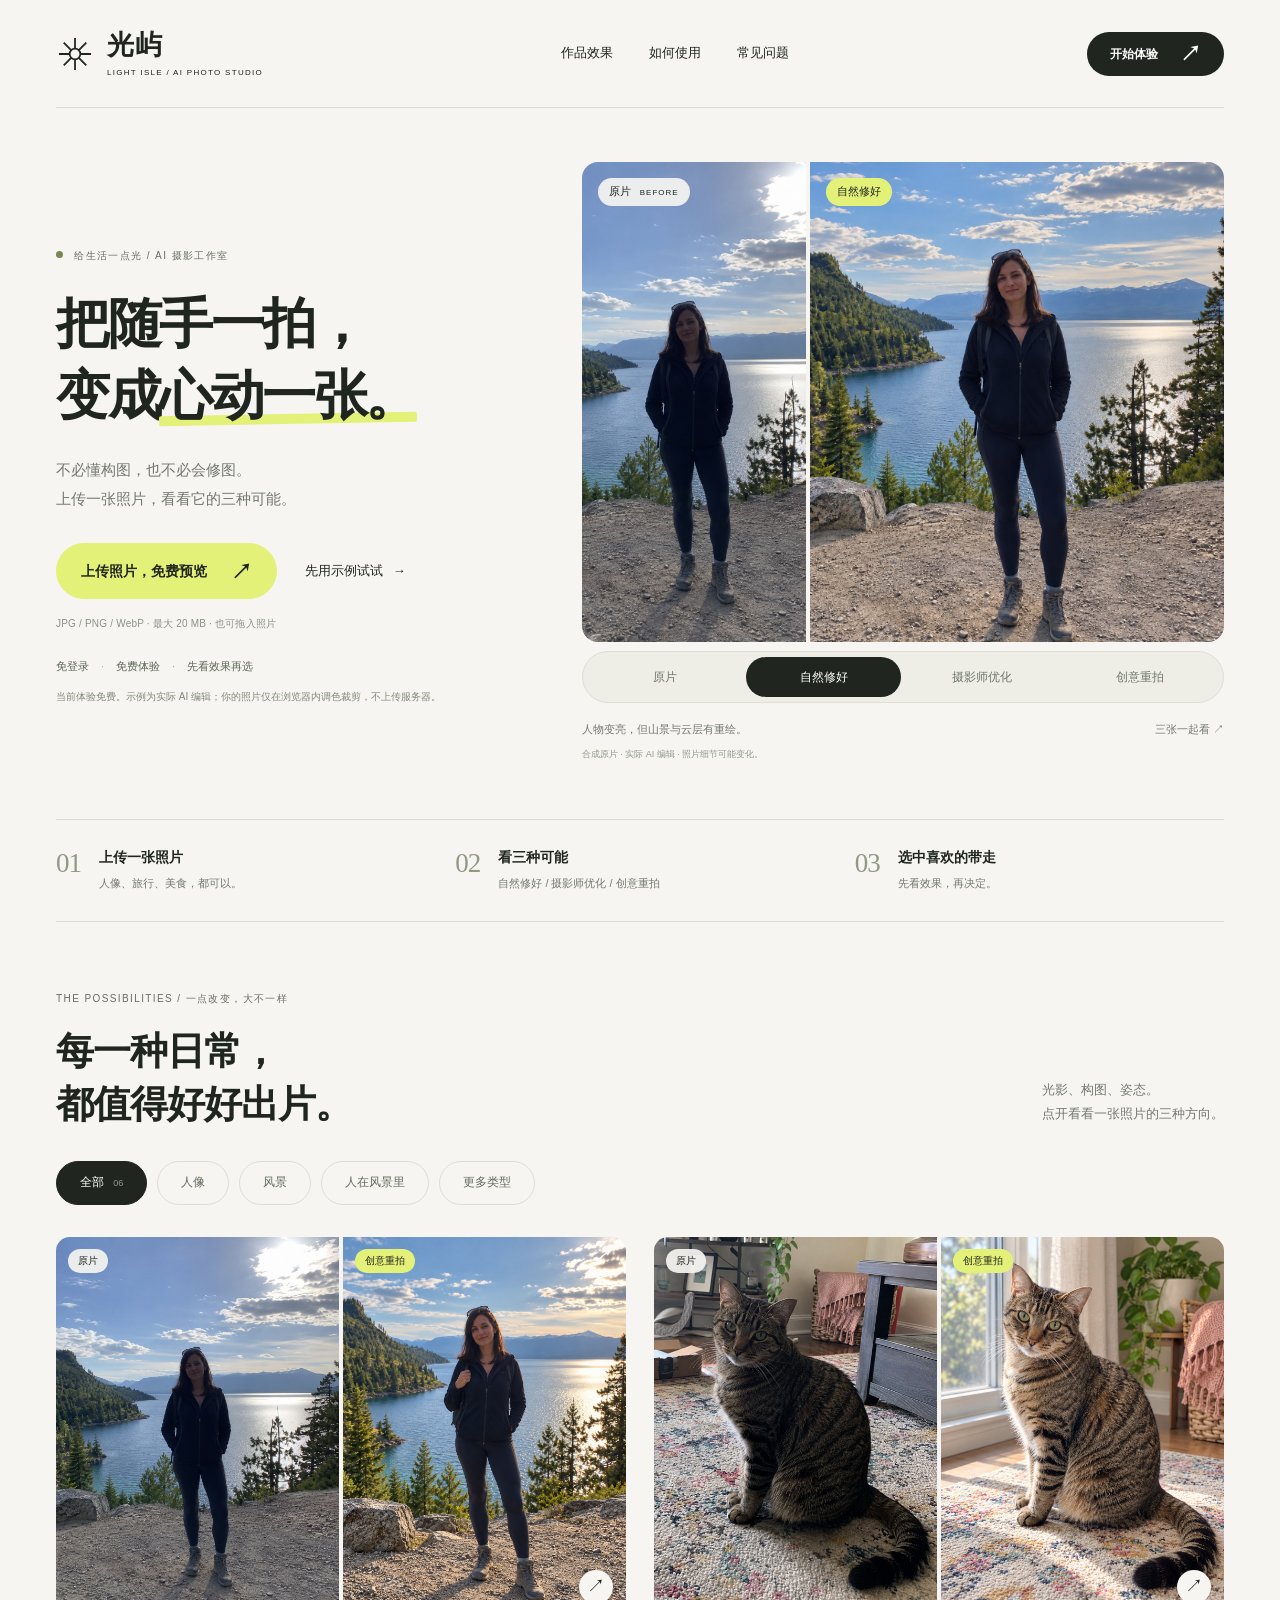
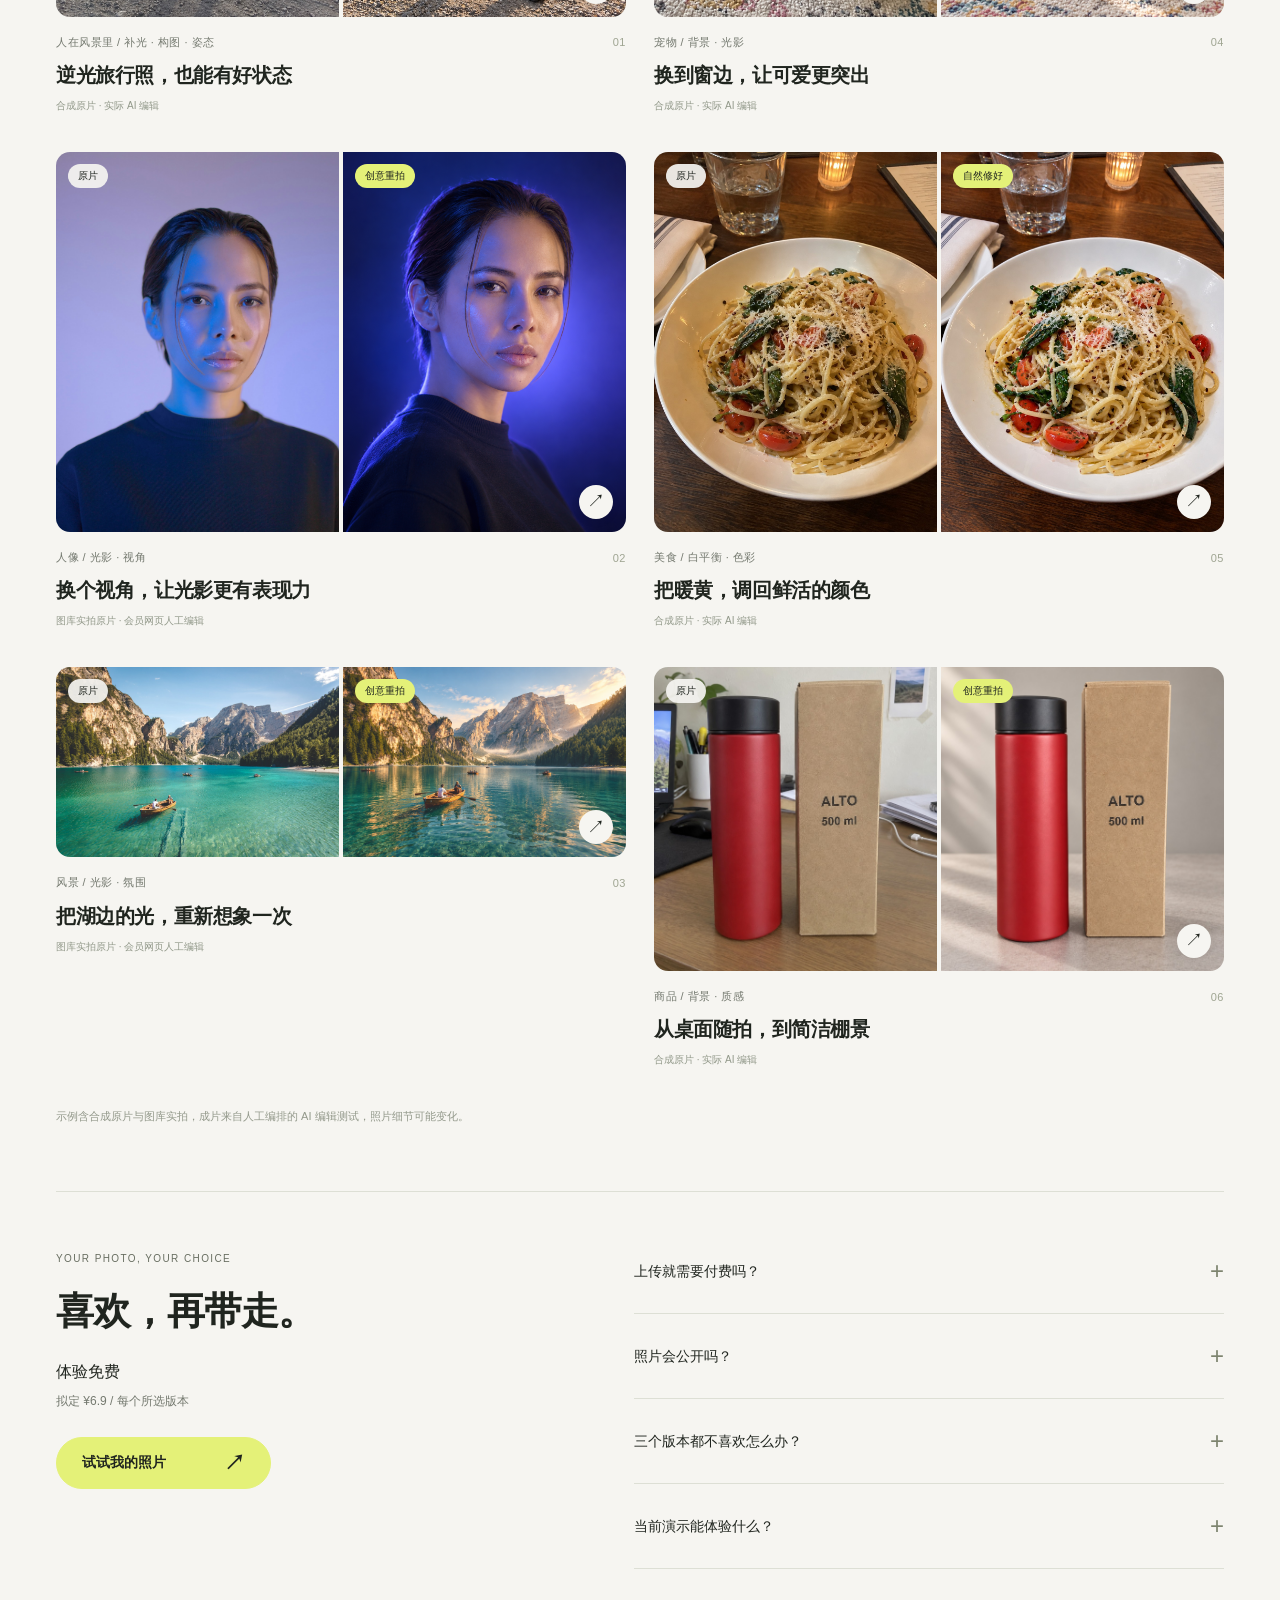
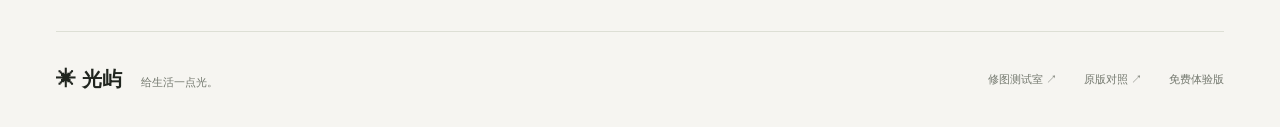
==== commit 83a2081c: "Simplify hero controls and prepare explicit locale hooks" ====
--- a/site/index.html
+++ b/site/index.html
@@ -1,39 +1,39 @@
 <!doctype html>
-<html lang="zh-CN">
+<html lang="zh-CN" dir="ltr">
 <head>
 <meta charset="utf-8"><meta name="viewport" content="width=device-width,initial-scale=1"><meta name="theme-color" content="#f6f5f1">
-<meta name="description" content="光屿 AI 摄影工作室：把随手一拍，变成心动一张。上传一张照片，比较自然修好、摄影师优化、创意重拍三种方向。免登录体验。">
-<title>光屿 AI 摄影师 · 让日常，多一点出片</title>
-<link rel="icon" href="assets/favicon.svg" type="image/svg+xml"><link rel="stylesheet" href="journey.css?v=levels-20261015"><script src="preview-config.js"></script><script src="journey.js?v=levels-20261015" defer></script>
+<meta name="description" data-i18n-content="meta.description" content="光屿 AI 摄影工作室：把随手一拍，变成心动一张。上传一张照片，比较自然修好、摄影师优化、创意重拍三种方向。免登录体验。">
+<title data-i18n="meta.title">光屿 AI 摄影师 · 让日常，多一点出片</title>
+<link rel="icon" href="assets/favicon.svg" type="image/svg+xml"><link rel="stylesheet" href="journey.css?v=language-hooks-20261015"><script src="preview-config.js"></script><script type="module" src="journey.js?v=language-hooks-20261015"></script>
 </head>
 <body>
 <header class="site-header container">
-  <a href="#" class="brand" aria-label="光屿首页"><svg class="brand-symbol" width="38" height="38" viewBox="0 0 64 64" fill="none" aria-hidden="true"><g stroke="currentColor" stroke-width="3"><path d="M32 5v54M5 32h54M13 13l38 38M13 51l38-38"/></g><circle cx="32" cy="32" r="9" fill="var(--paper)" stroke="currentColor" stroke-width="3"/></svg><span>光屿<small>LIGHT ISLE / AI PHOTO STUDIO</small></span></a>
-  <nav aria-label="主导航"><a href="#examples" data-home-anchor="examples">作品效果</a><a href="#how-it-works" data-home-anchor="how-it-works">如何使用</a><a href="#questions" data-home-anchor="questions">常见问题</a></nav>
-  <div class="header-actions"><button class="text-action" id="resume-task" hidden>继续看我的结果 ↗</button><button class="button dark header-upload" data-upload>开始体验 <span aria-hidden="true">↗</span></button></div>
+  <a href="#" class="brand" aria-label="光屿首页" data-i18n-aria-label="nav.home"><svg class="brand-symbol" width="38" height="38" viewBox="0 0 64 64" fill="none" aria-hidden="true"><g stroke="currentColor" stroke-width="3"><path d="M32 5v54M5 32h54M13 13l38 38M13 51l38-38"/></g><circle cx="32" cy="32" r="9" fill="var(--paper)" stroke="currentColor" stroke-width="3"/></svg><span translate="no">光屿<small>LIGHT ISLE / AI PHOTO STUDIO</small></span></a>
+  <nav aria-label="主导航" data-i18n-aria-label="nav.label"><a href="#examples" data-home-anchor="examples" data-i18n="nav.examples">作品效果</a><a href="#how-it-works" data-home-anchor="how-it-works" data-i18n="nav.how">如何使用</a><a href="#questions" data-home-anchor="questions" data-i18n="nav.questions">常见问题</a></nav>
+  <div class="header-actions"><button class="text-action" id="resume-task" data-i18n="actions.resume" hidden>继续看我的结果 ↗</button><button class="button dark header-upload" data-upload><span data-i18n="actions.start">开始体验</span> <span aria-hidden="true">↗</span></button></div>
 </header>
 <main>
 <div id="landing">
   <section class="hero container" aria-labelledby="hero-title">
     <div class="hero-copy">
-      <div class="hero-intro"><p class="kicker"><span class="status-dot" aria-hidden="true"></span> 给生活一点光 / AI 摄影工作室</p><h1 id="hero-title">把随手一拍，<br>变成<span class="highlight">心动一张。</span></h1><p class="hero-description">不必懂构图，也不必会修图。<br>上传一张照片，看看它的三种可能。</p></div>
-      <div class="hero-actions"><div class="upload-entry" id="upload-drop"><button class="button primary large" data-upload>上传照片，免费预览 <span aria-hidden="true">↗</span></button><button class="text-action sample-entry" id="try-sample">先用示例试试 <span aria-hidden="true">→</span></button><p class="file-note">JPG / PNG / WebP · 最大 20 MB <span class="drop-hint">· 也可拖入照片</span></p></div><div class="purchase-note"><span>免登录</span><span>免费体验</span><span>先看效果再选</span></div><p class="demo-notice">示例为实际 AI 编辑；上传照片暂用本地调色与裁剪演示。</p></div>
+      <div class="hero-intro"><p class="kicker"><span class="status-dot" aria-hidden="true"></span> <span data-i18n="hero.eyebrow">给生活一点光 / AI 摄影工作室</span></p><h1 id="hero-title"><span data-i18n="hero.titleLine1">把随手一拍，</span><br><span data-i18n="hero.titleLead">变成</span><span class="highlight" data-i18n="hero.titleHighlight">心动一张。</span></h1><p class="hero-description"><span data-i18n="hero.description1">不必懂构图，也不必会修图。</span><br><span data-i18n="hero.description2">上传一张照片，看看它的三种可能。</span></p></div>
+      <div class="hero-actions"><div class="upload-entry" id="upload-drop"><button class="button primary large" data-upload><span data-i18n="actions.upload">上传照片，免费预览</span> <span aria-hidden="true">↗</span></button><button class="text-action sample-entry" id="try-sample"><span data-i18n="actions.sample">先用示例试试</span> <span aria-hidden="true">→</span></button><p class="file-note">JPG / PNG / WebP · 最大 20 MB <span class="drop-hint">· 也可拖入照片</span></p></div><div class="purchase-note"><span data-i18n="hero.noLogin">免登录</span><span>免费体验</span><span data-i18n="hero.chooseAfterPreview">先看效果再选</span></div><p class="demo-notice">示例为实际 AI 编辑；上传照片暂用本地调色与裁剪演示。</p></div>
     </div>
     <figure class="hero-example" role="region" aria-roledescription="轮播" aria-label="照片修改前后对比">
       <div class="hero-photo-stage"><figure class="hero-before"><img id="hero-original" alt="逆光旅行照合成原片"><figcaption class="photo-label">原片 <span>BEFORE</span></figcaption></figure><figure class="hero-after"><img id="hero-image" alt="" fetchpriority="high"><figcaption class="photo-label accent" id="hero-image-label">自然修好</figcaption></figure></div>
-      <div class="hero-carousel-bar"><p><span id="hero-case-kind">人在风景里</span><span id="hero-case-count">01 / 03</span></p><div class="hero-carousel-controls" role="group" aria-label="修图效果轮播控制"><button id="hero-previous" aria-label="上一档效果" disabled>‹</button><button id="hero-rotation" aria-label="暂停自动轮播" disabled>暂停</button><button id="hero-next" aria-label="下一档效果" disabled>›</button></div></div><p class="visually-hidden" id="hero-slide-status" role="status"></p>
-      <div class="example-tabs" role="group" aria-label="首页示例版本"><button data-hero-level="original" aria-pressed="false">原片</button><button data-hero-level="natural" aria-pressed="true">自然修好</button><button data-hero-level="photographer" aria-pressed="false">摄影师优化</button><button data-hero-level="creative" aria-pressed="false">创意重拍</button></div>
-      <figcaption class="example-caption"><span id="hero-change">从逆光随拍，到更有氛围的旅行照。</span><button class="text-action" id="open-hero-case">三张一起看 ↗</button></figcaption><p class="source-note" id="hero-source">合成原片 · 实际 AI 编辑，背景可能重绘。</p>
+      <button class="visually-hidden hero-pause-control" id="hero-rotation" aria-label="暂停自动轮播" disabled>暂停自动轮播</button><p class="visually-hidden" id="hero-slide-status" role="status"></p>
+      <div class="example-tabs" role="group" aria-label="首页示例版本" data-i18n-aria-label="hero.versions"><button data-hero-level="original" data-i18n="levels.original" aria-pressed="false">原片</button><button data-hero-level="natural" data-i18n="levels.natural" aria-pressed="true">自然修好</button><button data-hero-level="photographer" data-i18n="levels.photographer" aria-pressed="false">摄影师优化</button><button data-hero-level="creative" data-i18n="levels.creative" aria-pressed="false">创意重拍</button></div>
+      <figcaption class="example-caption"><span id="hero-change">从逆光随拍，到更有氛围的旅行照。</span><button class="text-action" id="open-hero-case" data-i18n="actions.allVersions">三张一起看 ↗</button></figcaption><p class="source-note" id="hero-source">合成原片 · 实际 AI 编辑，背景可能重绘。</p>
     </figure>
   </section>
-  <section class="journey-steps container" id="how-it-works" aria-label="三步体验"><div class="journey-step"><span class="step-number">01</span><div><h2>上传一张照片</h2><p>人像、旅行、美食，都可以。</p></div></div><div class="journey-step"><span class="step-number">02</span><div><h2>看三种可能</h2><p>自然修好 / 摄影师优化 / 创意重拍</p></div></div><div class="journey-step"><span class="step-number">03</span><div><h2>选中喜欢的带走</h2><p>先看效果，再决定。</p></div></div></section>
+  <section class="journey-steps container" id="how-it-works" aria-label="三步体验" data-i18n-aria-label="steps.label"><div class="journey-step"><span class="step-number">01</span><div><h2 data-i18n="steps.upload">上传一张照片</h2><p data-i18n="steps.uploadDetail">人像、旅行、美食，都可以。</p></div></div><div class="journey-step"><span class="step-number">02</span><div><h2 data-i18n="steps.compare">看三种可能</h2><p data-i18n="steps.compareDetail">自然修好 / 摄影师优化 / 创意重拍</p></div></div><div class="journey-step"><span class="step-number">03</span><div><h2 data-i18n="steps.download">选中喜欢的带走</h2><p data-i18n="steps.downloadDetail">先看效果，再决定。</p></div></div></section>
   <section class="examples container" id="examples" aria-labelledby="examples-title">
-    <div class="section-heading"><div><p class="kicker">THE POSSIBILITIES / 一点改变，大不一样</p><h2 id="examples-title">每一种日常，<br>都值得好好出片。</h2></div><p>光影、构图、姿态。<br>点开看看一张照片的三种方向。</p></div>
-    <div class="type-filters" role="group" aria-label="照片类型"><button data-type="all" aria-pressed="true">全部 <span>06</span></button><button data-type="portrait" aria-pressed="false">人像</button><button data-type="landscape" aria-pressed="false">风景</button><button data-type="people-landscape" aria-pressed="false">人在风景里</button><button data-type="other" aria-pressed="false">更多类型</button></div>
+    <div class="section-heading"><div><p class="kicker">THE POSSIBILITIES / 一点改变，大不一样</p><h2 id="examples-title"><span data-i18n="examples.title1">每一种日常，</span><br><span data-i18n="examples.title2">都值得好好出片。</span></h2></div><p><span data-i18n="examples.intro1">光影、构图、姿态。</span><br><span data-i18n="examples.intro2">点开看看一张照片的三种方向。</span></p></div>
+    <div class="type-filters" role="group" aria-label="照片类型"><button data-type="all" aria-pressed="true">全部 <span>06</span></button><button data-type="portrait" data-i18n="types.portrait" aria-pressed="false">人像</button><button data-type="landscape" data-i18n="types.landscape" aria-pressed="false">风景</button><button data-type="people-landscape" data-i18n="types.peopleLandscape" aria-pressed="false">人在风景里</button><button data-type="other" data-i18n="types.other" aria-pressed="false">更多类型</button></div>
     <div class="photo-wall" id="gallery" aria-live="polite"><p class="loading">正在准备案例…</p></div><p class="gallery-source">示例含合成原片与图库实拍，成片来自人工编排的 AI 编辑测试，照片细节可能变化。</p>
   </section>
   <section class="questions container" id="questions" aria-labelledby="questions-title">
-    <div class="question-introduction"><p class="kicker">YOUR PHOTO, YOUR CHOICE</p><h2 id="questions-title">喜欢，再带走。</h2><p class="question-price"><strong>体验免费</strong><span>拟定 ¥6.9 / 每个所选版本</span></p><button class="button primary" data-upload>试试我的照片 <span aria-hidden="true">↗</span></button></div>
+    <div class="question-introduction"><p class="kicker">YOUR PHOTO, YOUR CHOICE</p><h2 id="questions-title" data-i18n="questions.title">喜欢，再带走。</h2><p class="question-price"><strong>体验免费</strong><span>拟定 ¥6.9 / 每个所选版本</span></p><button class="button primary" data-upload><span data-i18n="actions.tryPhoto">试试我的照片</span> <span aria-hidden="true">↗</span></button></div>
     <div class="question-list">
       <details><summary>上传就需要付费吗？<span aria-hidden="true">+</span></summary><p>不需要。先看三个版本，喜欢再选择下载。拟定价格为每个所选版本 ¥6.9；当前演示全程免费，不会实际扣款。</p></details>
       <details><summary>照片会公开吗？<span aria-hidden="true">+</span></summary><p>不会加入照片墙。当前演示只上传到这台电脑上的服务，照片与结果最长保留 24 小时，可在结果区立即删除。</p></details>
@@ -41,9 +41,9 @@
       <details><summary>当前演示能体验什么？<span aria-hidden="true">+</span></summary><p>示例可以直接比较已经生成的三档 AI 编辑结果。自己的照片可以体验上传、本地调色裁切、三档选择和同版下载；自动 AI 编辑与真实支付尚未接入。无需登录。</p></details>
     </div>
   </section>
-  <footer class="site-footer container"><span>✳ 光屿 <small>给生活一点光。</small></span><div><a href="test-lab.html">修图测试室 ↗</a><a href="versions/editorial-v1/index.html">原版对照 ↗</a><span>免费体验版</span></div></footer>
+  <footer class="site-footer container"><span>✳ 光屿 <small data-i18n="footer.tagline">给生活一点光。</small></span><div><a href="test-lab.html" data-i18n="footer.lab">修图测试室 ↗</a><a href="versions/editorial-v1/index.html" data-i18n="footer.previous">原版对照 ↗</a><span>免费体验版</span></div></footer>
 </div>
-<section id="workspace" class="workspace container" hidden aria-labelledby="workspace-title"><div class="workspace-top"><button class="text-action" id="back-home">← 回到首页</button><button class="text-action" data-upload>换张照片 ↗</button></div><div class="workspace-heading"><div><p class="kicker" id="workspace-eyebrow">我的照片</p><h1 id="workspace-title">三种可能，选你喜欢的。</h1></div><span id="workspace-source"></span></div><div id="workspace-content" aria-live="polite"></div></section>
+<section id="workspace" class="workspace container" hidden aria-labelledby="workspace-title"><div class="workspace-top"><button class="text-action" id="back-home" data-i18n="actions.backHome">← 回到首页</button><button class="text-action" data-upload data-i18n="actions.changePhoto">换张照片 ↗</button></div><div class="workspace-heading"><div><p class="kicker" id="workspace-eyebrow">我的照片</p><h1 id="workspace-title">三种可能，选你喜欢的。</h1></div><span id="workspace-source"></span></div><div id="workspace-content" aria-live="polite"></div></section>
 </main>
 <button class="sticky-upload button primary" data-upload hidden>上传照片，看看三种可能 <span aria-hidden="true">↗</span></button><input type="file" id="file-input" accept="image/jpeg,image/png,image/webp" hidden>
 <dialog id="checkout-dialog" aria-labelledby="checkout-title"><button class="dialog-close" id="close-checkout" aria-label="关闭下载确认">×</button><p class="kicker">留住你喜欢的这一张</p><h2 id="checkout-title">确认所选版本</h2><div class="checkout-selected"><img id="checkout-image" alt="所选照片缩略图"><div><strong id="checkout-name"></strong><p id="checkout-meta"></p></div></div><div class="checkout-price"><span>本次体验</span><strong>¥0 <small>拟定 ¥6.9 / 版本</small></strong></div><p class="checkout-disclosure">当前为免费演示，不会实际扣款。下载你选中的这一版，不会重新生成。</p><button class="button primary" id="download-button">确认并免费下载 <span aria-hidden="true">↓</span></button><a id="payment-link" class="text-action" hidden>继续前往 Stripe 付款 ↗</a><p id="download-status" role="status"></p></dialog>
--- a/site/journey.css
+++ b/site/journey.css
@@ -19,13 +19,8 @@
 @media(max-width:350px){.brand{font-size:19px;gap:8px}.brand-symbol{width:27px;height:27px}.brand small{font-size:5px;letter-spacing:.6px}.site-header{gap:12px}.header-actions #resume-task:not([hidden]){font-size:10px;padding-inline:12px}.hero h1{font-size:30px}.type-filters{gap:4px}.type-filters button{padding-inline:8px;font-size:9px}.hero-actions .large{font-size:11px;padding-inline:15px}.sample-entry{font-size:10px}}
 @media(prefers-reduced-motion:reduce){html{scroll-behavior:auto}*,*:before,*:after{animation:none!important;transition:none!important}}
 .hero-photo-stage{touch-action:pan-y}
-.hero-carousel-bar{display:flex;align-items:center;justify-content:space-between;gap:16px;margin-top:10px;min-height:34px}
-.hero-carousel-bar>p{display:flex;align-items:center;gap:12px;min-width:0;font-size:11px;color:var(--ink)}
-#hero-case-count{font-size:10px;font-variant-numeric:tabular-nums;letter-spacing:1px;color:var(--muted);white-space:nowrap}
-.hero-carousel-controls{display:flex;align-items:center;gap:2px;flex-shrink:0;border:1px solid var(--line);padding:2px;border-radius:100px}
-.hero-carousel-controls button{display:grid;place-items:center;background:transparent;border-radius:100px;min-height:30px;min-width:32px;font-size:22px;line-height:1}
-.hero-carousel-controls #hero-rotation{min-width:48px;font-size:11px;line-height:1.5;padding-inline:8px}
-.hero-carousel-controls button:hover{background:#e9ebdf}
 .hero-example .example-tabs{margin-top:9px}
 .visually-hidden{position:absolute;width:1px;height:1px;padding:0;margin:-1px;overflow:hidden;clip-path:inset(50%);white-space:nowrap;border:0}
-@media(max-width:700px){.hero-carousel-bar{margin-top:9px;gap:12px}.hero-carousel-bar>p{font-size:10px;gap:9px}.hero-carousel-controls button{min-height:32px;min-width:32px}.hero-carousel-controls #hero-rotation{font-size:10px;min-width:46px}}
+.hero-example{position:relative}
+.hero-pause-control:focus-visible{position:absolute;top:12px;right:12px;z-index:2;width:auto;height:auto;margin:0;padding:8px 12px;overflow:visible;clip-path:none;white-space:normal;background:var(--paper);border:1px solid var(--line);border-radius:100px;font-size:12px}
+.button [data-i18n]{font:inherit;line-height:inherit}
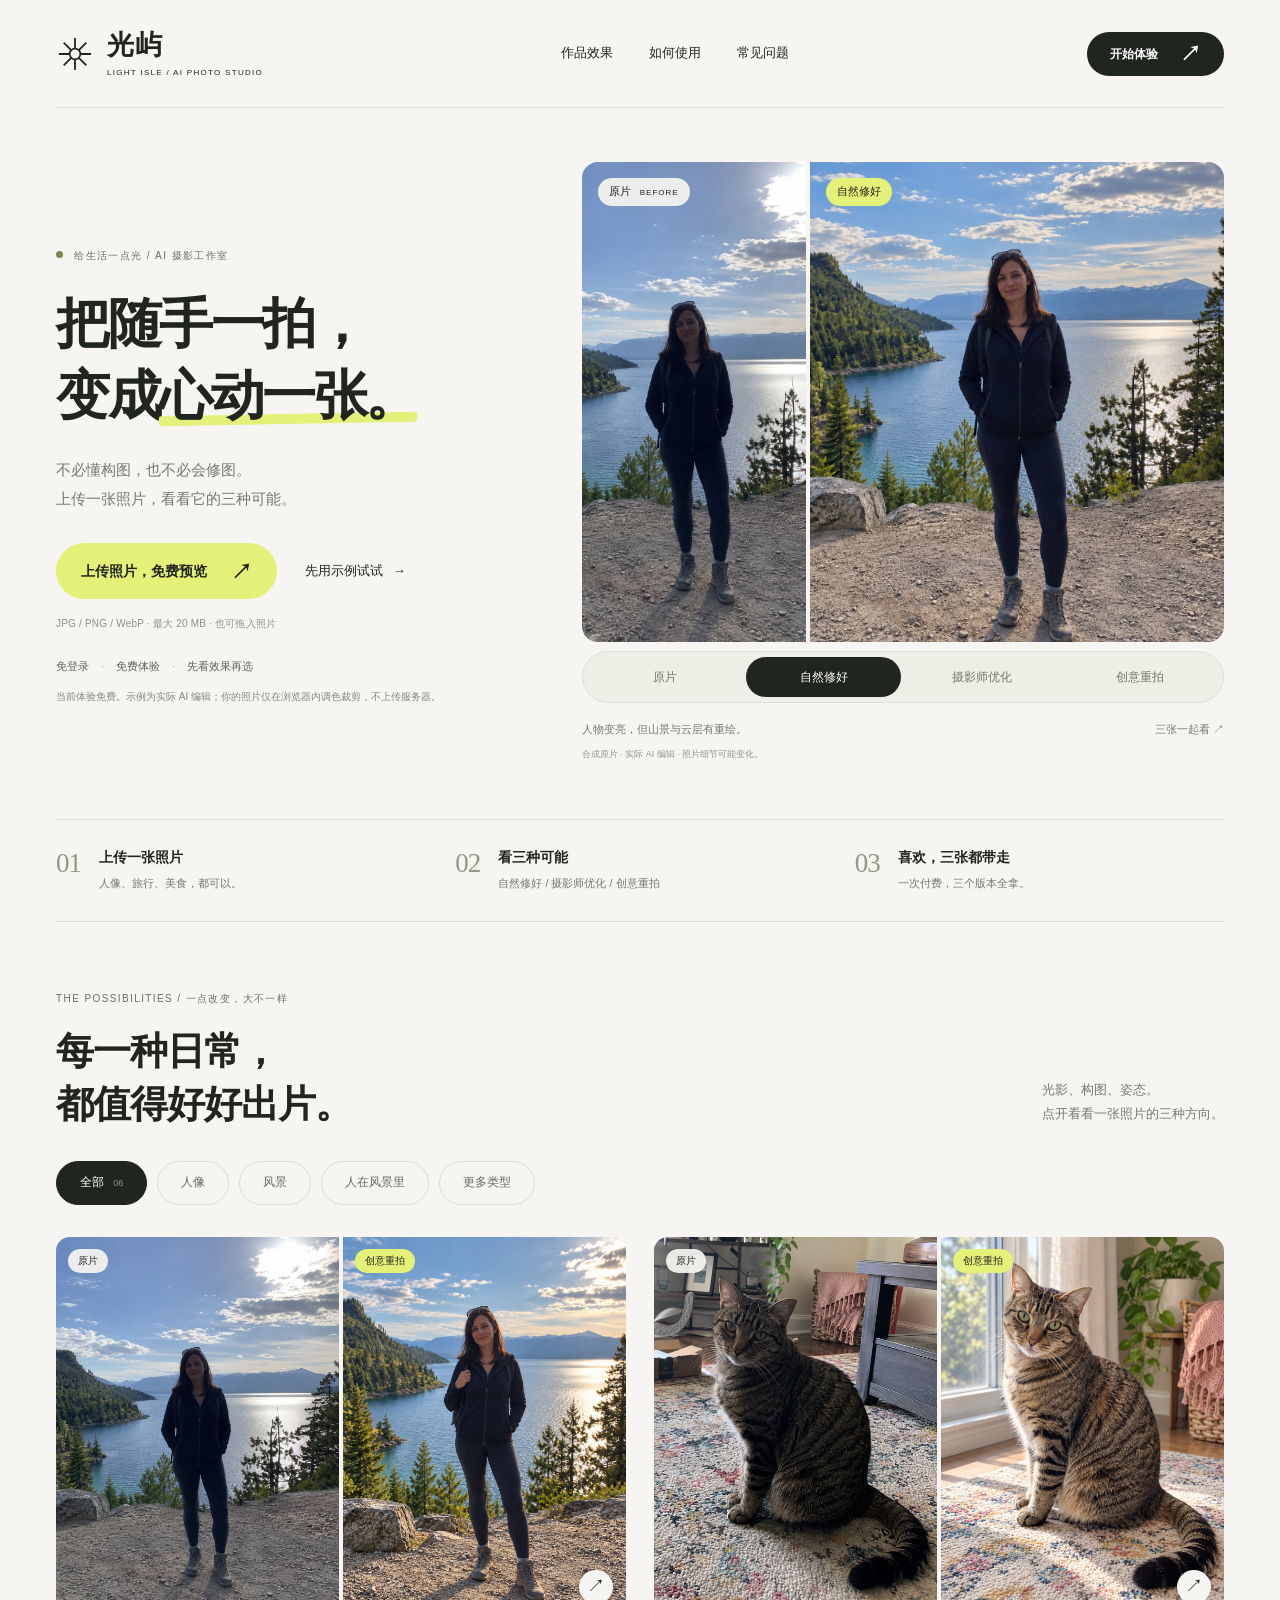
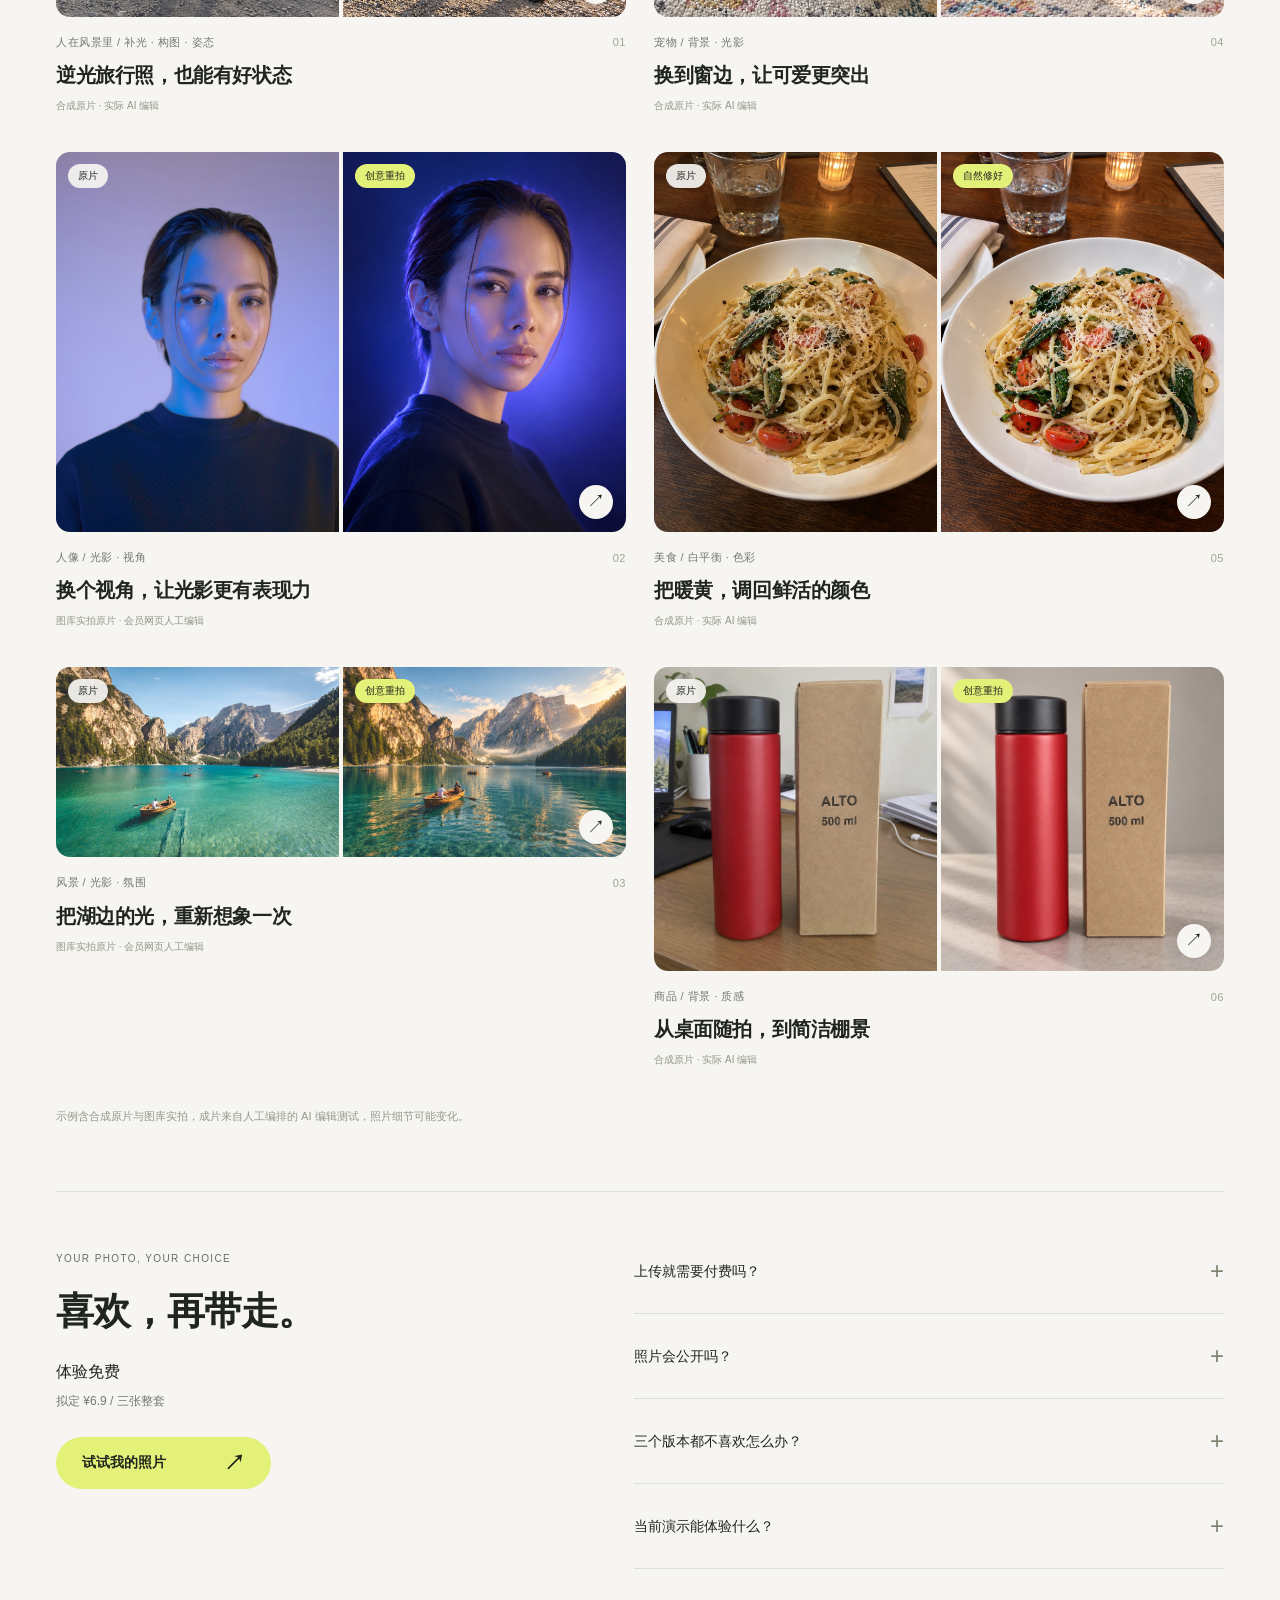
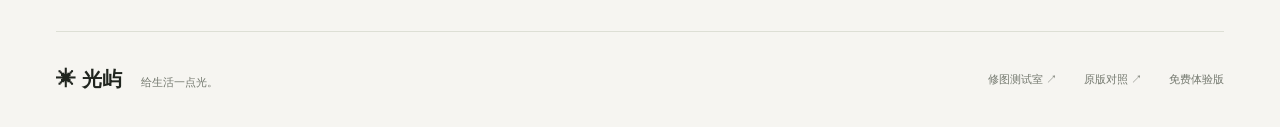
==== commit 816b2938: "Offer all three photo versions as one downloadable bundle" ====
--- a/site/index.html
+++ b/site/index.html
@@ -4,7 +4,7 @@
 <meta charset="utf-8"><meta name="viewport" content="width=device-width,initial-scale=1"><meta name="theme-color" content="#f6f5f1">
 <meta name="description" data-i18n-content="meta.description" content="光屿 AI 摄影工作室：把随手一拍，变成心动一张。上传一张照片，比较自然修好、摄影师优化、创意重拍三种方向。免登录体验。">
 <title data-i18n="meta.title">光屿 AI 摄影师 · 让日常，多一点出片</title>
-<link rel="icon" href="assets/favicon.svg" type="image/svg+xml"><link rel="stylesheet" href="journey.css?v=language-hooks-20261015"><script src="preview-config.js"></script><script type="module" src="journey.js?v=language-hooks-20261015"></script>
+<link rel="icon" href="assets/favicon.svg" type="image/svg+xml"><link rel="stylesheet" href="journey.css?v=three-versions-20261015"><script src="preview-config.js"></script><script type="module" src="journey.js?v=three-versions-20261015"></script>
 </head>
 <body>
 <header class="site-header container">
@@ -26,16 +26,16 @@
       <figcaption class="example-caption"><span id="hero-change">从逆光随拍，到更有氛围的旅行照。</span><button class="text-action" id="open-hero-case" data-i18n="actions.allVersions">三张一起看 ↗</button></figcaption><p class="source-note" id="hero-source">合成原片 · 实际 AI 编辑，背景可能重绘。</p>
     </figure>
   </section>
-  <section class="journey-steps container" id="how-it-works" aria-label="三步体验" data-i18n-aria-label="steps.label"><div class="journey-step"><span class="step-number">01</span><div><h2 data-i18n="steps.upload">上传一张照片</h2><p data-i18n="steps.uploadDetail">人像、旅行、美食，都可以。</p></div></div><div class="journey-step"><span class="step-number">02</span><div><h2 data-i18n="steps.compare">看三种可能</h2><p data-i18n="steps.compareDetail">自然修好 / 摄影师优化 / 创意重拍</p></div></div><div class="journey-step"><span class="step-number">03</span><div><h2 data-i18n="steps.download">选中喜欢的带走</h2><p data-i18n="steps.downloadDetail">先看效果，再决定。</p></div></div></section>
+  <section class="journey-steps container" id="how-it-works" aria-label="三步体验" data-i18n-aria-label="steps.label"><div class="journey-step"><span class="step-number">01</span><div><h2 data-i18n="steps.upload">上传一张照片</h2><p data-i18n="steps.uploadDetail">人像、旅行、美食，都可以。</p></div></div><div class="journey-step"><span class="step-number">02</span><div><h2 data-i18n="steps.compare">看三种可能</h2><p data-i18n="steps.compareDetail">自然修好 / 摄影师优化 / 创意重拍</p></div></div><div class="journey-step"><span class="step-number">03</span><div><h2 data-i18n="steps.download">喜欢，三张都带走</h2><p data-i18n="steps.downloadDetail">一次付费，三个版本全拿。</p></div></div></section>
   <section class="examples container" id="examples" aria-labelledby="examples-title">
     <div class="section-heading"><div><p class="kicker">THE POSSIBILITIES / 一点改变，大不一样</p><h2 id="examples-title"><span data-i18n="examples.title1">每一种日常，</span><br><span data-i18n="examples.title2">都值得好好出片。</span></h2></div><p><span data-i18n="examples.intro1">光影、构图、姿态。</span><br><span data-i18n="examples.intro2">点开看看一张照片的三种方向。</span></p></div>
     <div class="type-filters" role="group" aria-label="照片类型"><button data-type="all" aria-pressed="true">全部 <span>06</span></button><button data-type="portrait" data-i18n="types.portrait" aria-pressed="false">人像</button><button data-type="landscape" data-i18n="types.landscape" aria-pressed="false">风景</button><button data-type="people-landscape" data-i18n="types.peopleLandscape" aria-pressed="false">人在风景里</button><button data-type="other" data-i18n="types.other" aria-pressed="false">更多类型</button></div>
     <div class="photo-wall" id="gallery" aria-live="polite"><p class="loading">正在准备案例…</p></div><p class="gallery-source">示例含合成原片与图库实拍，成片来自人工编排的 AI 编辑测试，照片细节可能变化。</p>
   </section>
   <section class="questions container" id="questions" aria-labelledby="questions-title">
-    <div class="question-introduction"><p class="kicker">YOUR PHOTO, YOUR CHOICE</p><h2 id="questions-title" data-i18n="questions.title">喜欢，再带走。</h2><p class="question-price"><strong>体验免费</strong><span>拟定 ¥6.9 / 每个所选版本</span></p><button class="button primary" data-upload><span data-i18n="actions.tryPhoto">试试我的照片</span> <span aria-hidden="true">↗</span></button></div>
+    <div class="question-introduction"><p class="kicker">YOUR PHOTO, YOUR CHOICE</p><h2 id="questions-title" data-i18n="questions.title">喜欢，再带走。</h2><p class="question-price"><strong>体验免费</strong><span data-i18n="bundle.proposedPrice">拟定 ¥6.9 / 三张整套</span></p><button class="button primary" data-upload><span data-i18n="actions.tryPhoto">试试我的照片</span> <span aria-hidden="true">↗</span></button></div>
     <div class="question-list">
-      <details><summary>上传就需要付费吗？<span aria-hidden="true">+</span></summary><p>不需要。先看三个版本，喜欢再选择下载。拟定价格为每个所选版本 ¥6.9；当前演示全程免费，不会实际扣款。</p></details>
+      <details><summary>上传就需要付费吗？<span aria-hidden="true">+</span></summary><p data-i18n="bundle.paymentAnswer">不需要。先看三个版本，喜欢再决定。拟定 ¥6.9，一次付款包含自然修好、摄影师优化、创意重拍三张原尺寸成片；当前演示全程免费。</p></details>
       <details><summary>照片会公开吗？<span aria-hidden="true">+</span></summary><p>不会加入照片墙。当前演示只上传到这台电脑上的服务，照片与结果最长保留 24 小时，可在结果区立即删除。</p></details>
       <details><summary>三个版本都不喜欢怎么办？<span aria-hidden="true">+</span></summary><p>可以随时换张照片，再比较三个方向。针对偏好的再次生成尚未接入，当前不会把相同结果当作新版本重复展示。</p></details>
       <details><summary>当前演示能体验什么？<span aria-hidden="true">+</span></summary><p>示例可以直接比较已经生成的三档 AI 编辑结果。自己的照片可以体验上传、本地调色裁切、三档选择和同版下载；自动 AI 编辑与真实支付尚未接入。无需登录。</p></details>
@@ -46,7 +46,7 @@
 <section id="workspace" class="workspace container" hidden aria-labelledby="workspace-title"><div class="workspace-top"><button class="text-action" id="back-home" data-i18n="actions.backHome">← 回到首页</button><button class="text-action" data-upload data-i18n="actions.changePhoto">换张照片 ↗</button></div><div class="workspace-heading"><div><p class="kicker" id="workspace-eyebrow">我的照片</p><h1 id="workspace-title">三种可能，选你喜欢的。</h1></div><span id="workspace-source"></span></div><div id="workspace-content" aria-live="polite"></div></section>
 </main>
 <button class="sticky-upload button primary" data-upload hidden>上传照片，看看三种可能 <span aria-hidden="true">↗</span></button><input type="file" id="file-input" accept="image/jpeg,image/png,image/webp" hidden>
-<dialog id="checkout-dialog" aria-labelledby="checkout-title"><button class="dialog-close" id="close-checkout" aria-label="关闭下载确认">×</button><p class="kicker">留住你喜欢的这一张</p><h2 id="checkout-title">确认所选版本</h2><div class="checkout-selected"><img id="checkout-image" alt="所选照片缩略图"><div><strong id="checkout-name"></strong><p id="checkout-meta"></p></div></div><div class="checkout-price"><span>本次体验</span><strong>¥0 <small>拟定 ¥6.9 / 版本</small></strong></div><p class="checkout-disclosure">当前为免费演示，不会实际扣款。下载你选中的这一版，不会重新生成。</p><button class="button primary" id="download-button">确认并免费下载 <span aria-hidden="true">↓</span></button><a id="payment-link" class="text-action" hidden>继续前往 Stripe 付款 ↗</a><p id="download-status" role="status"></p></dialog>
+<dialog id="checkout-dialog" aria-labelledby="checkout-title"><button class="dialog-close" id="close-checkout" aria-label="关闭下载确认">×</button><p class="kicker">ONE PHOTO, THREE POSSIBILITIES</p><h2 id="checkout-title" data-i18n="bundle.confirmTitle">三个版本，一起带走</h2><div class="checkout-selected"><div class="checkout-bundle" id="checkout-bundle"></div><div class="checkout-summary"><strong id="checkout-name"></strong><p id="checkout-meta"></p></div></div><div class="checkout-price"><span>本次体验</span><strong>¥0 <small data-i18n="bundle.proposedPrice">拟定 ¥6.9 / 三张整套</small></strong></div><p class="checkout-disclosure" data-i18n="bundle.demoDisclosure">当前为免费演示，不会实际扣款。打包下载这三个版本的原尺寸成片，不会重新生成。</p><button class="button primary" id="download-button">确认并免费下载三张 ↓</button><a id="payment-link" class="text-action" hidden>继续前往 Stripe 付款 ↗</a><p id="download-status" role="status"></p></dialog>
 <div id="toast" role="status" aria-live="polite"></div>
 </body>
 </html>
--- a/site/journey.css
+++ b/site/journey.css
@@ -24,3 +24,4 @@
 .hero-example{position:relative}
 .hero-pause-control:focus-visible{position:absolute;top:12px;right:12px;z-index:2;width:auto;height:auto;margin:0;padding:8px 12px;overflow:visible;clip-path:none;white-space:normal;background:var(--paper);border:1px solid var(--line);border-radius:100px;font-size:12px}
 .button [data-i18n]{font:inherit;line-height:inherit}
+.checkout-selected{display:block}.checkout-bundle{display:grid;grid-template-columns:repeat(3,minmax(0,1fr));gap:10px}.checkout-bundle figure{margin:0;min-width:0}.checkout-bundle img{width:100%;height:110px;object-fit:contain}.checkout-bundle figcaption{font-size:11px;text-align:center;margin-top:7px;color:var(--muted)}.checkout-summary{margin-top:15px}.checkout-selected .checkout-summary strong{font-size:13px}.checkout-selected .checkout-summary p{font-size:11px;line-height:1.7}.checkout-price{margin-block:18px}#checkout-dialog h2{margin-bottom:18px}
